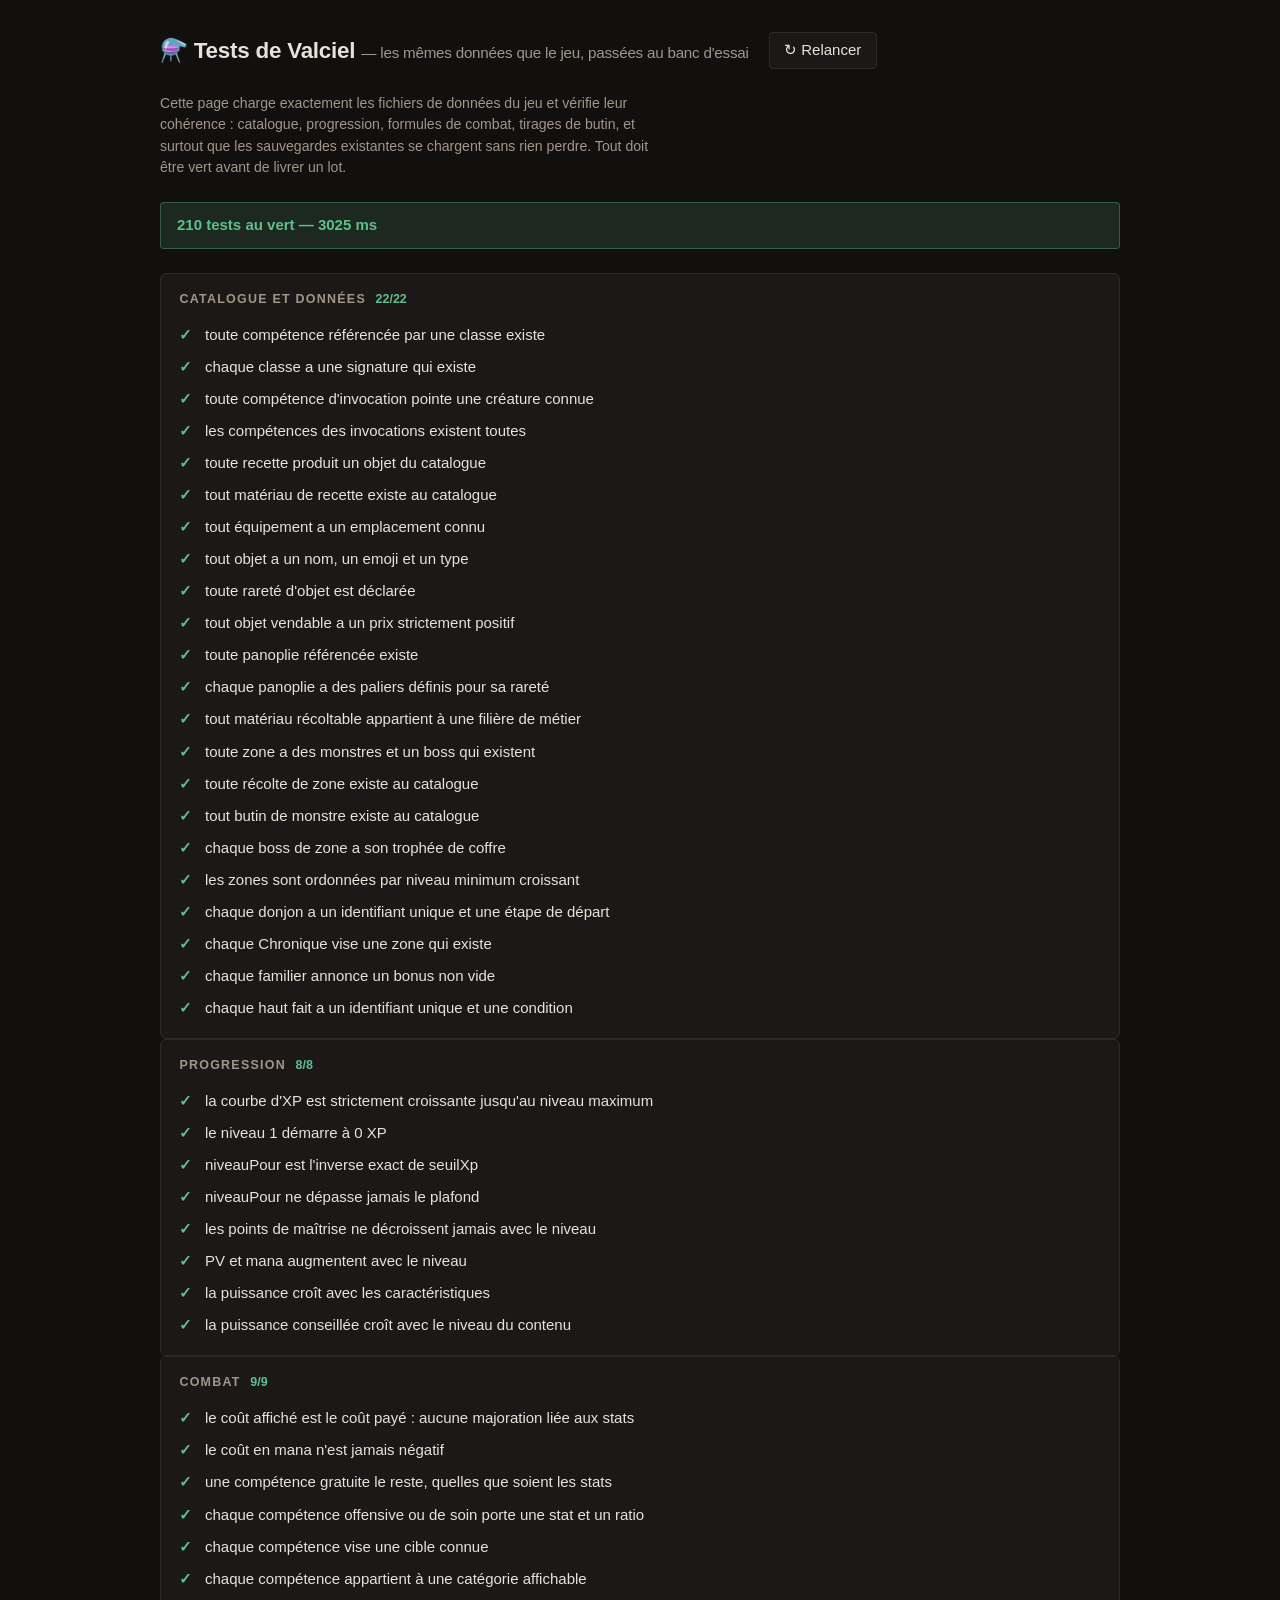
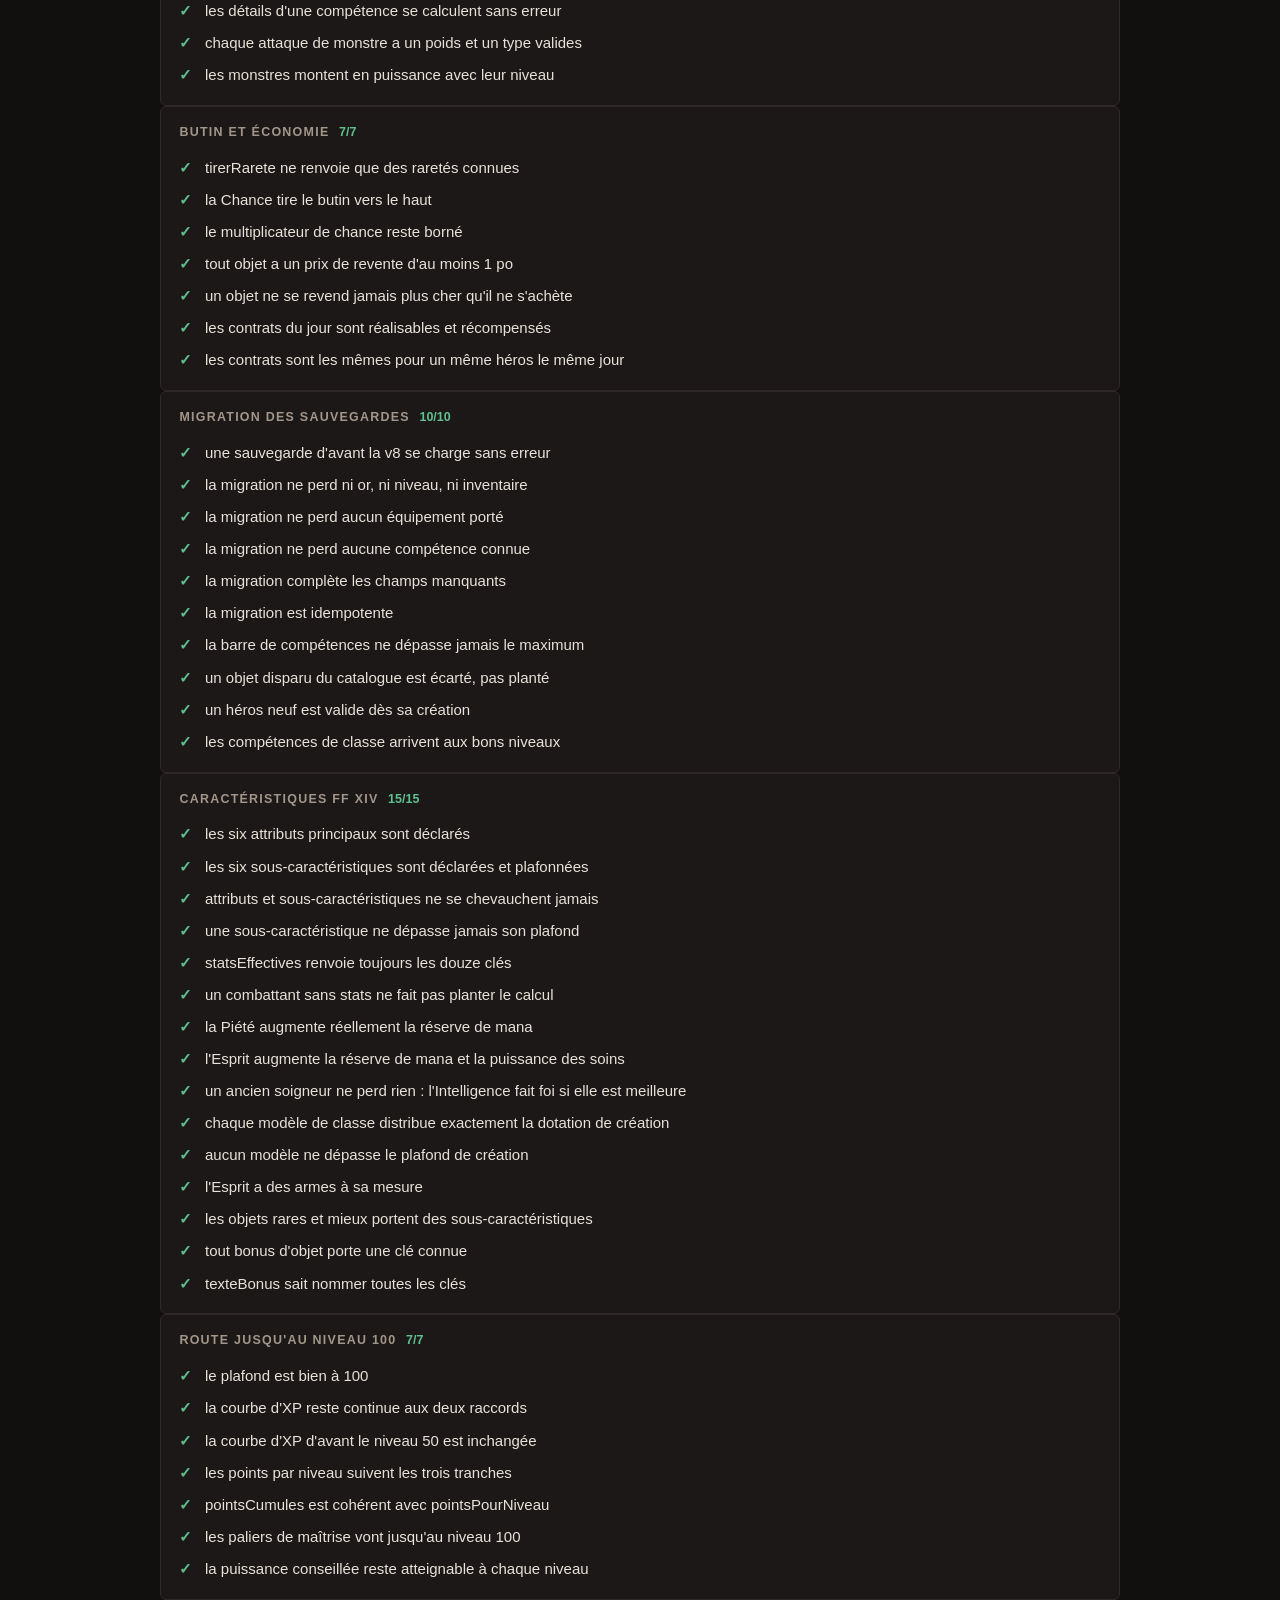
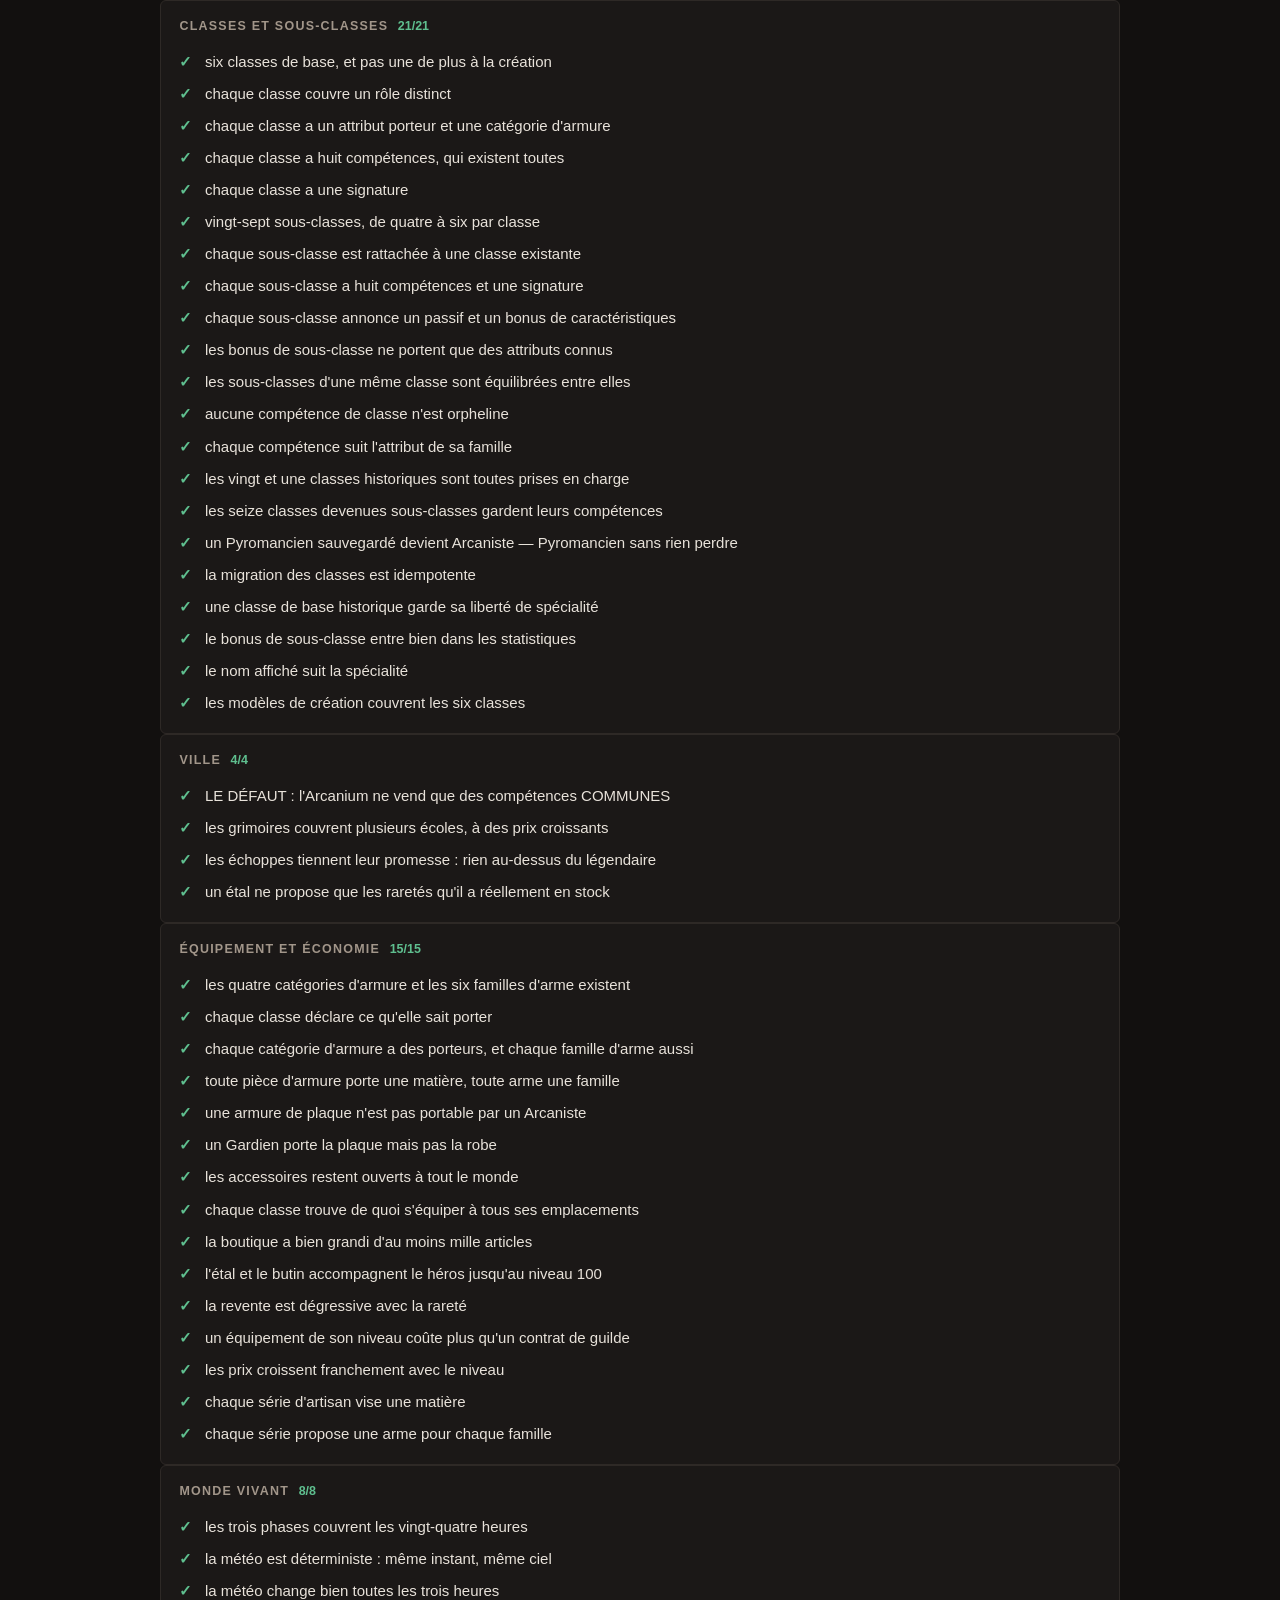
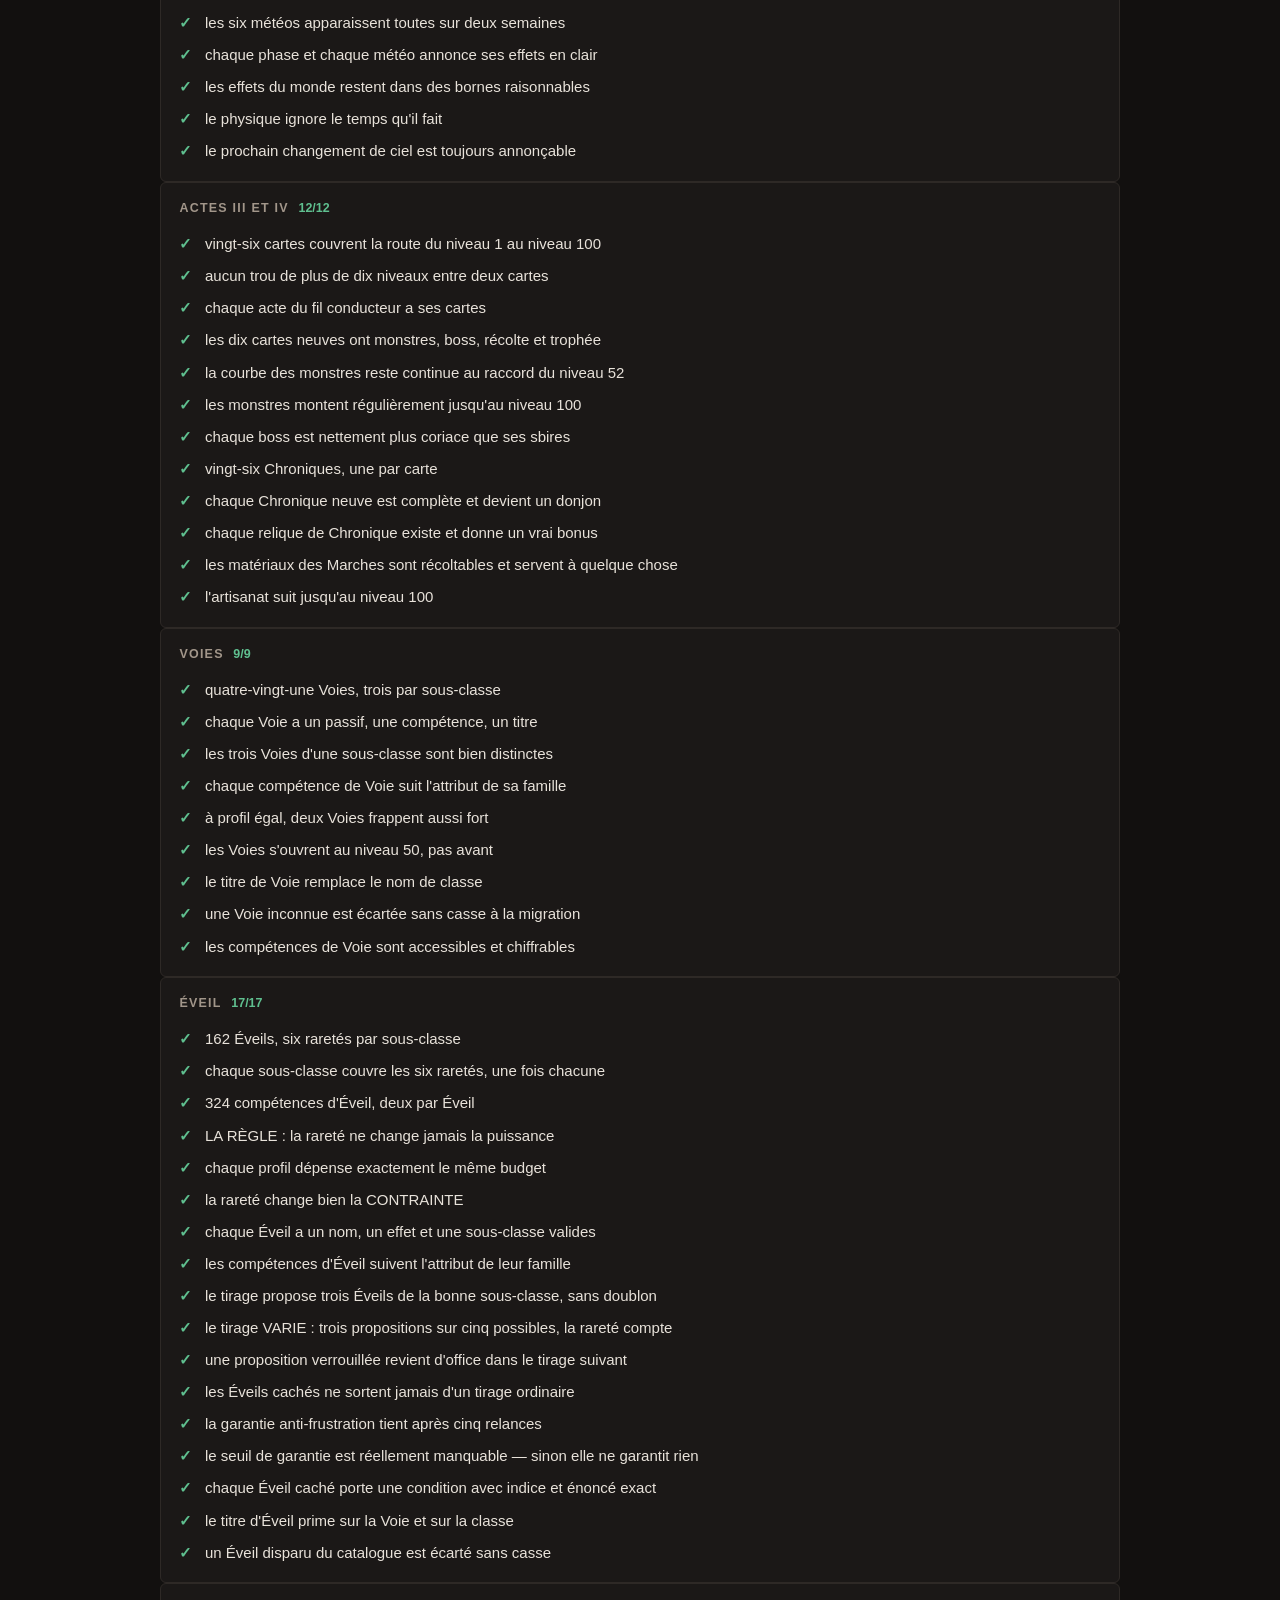
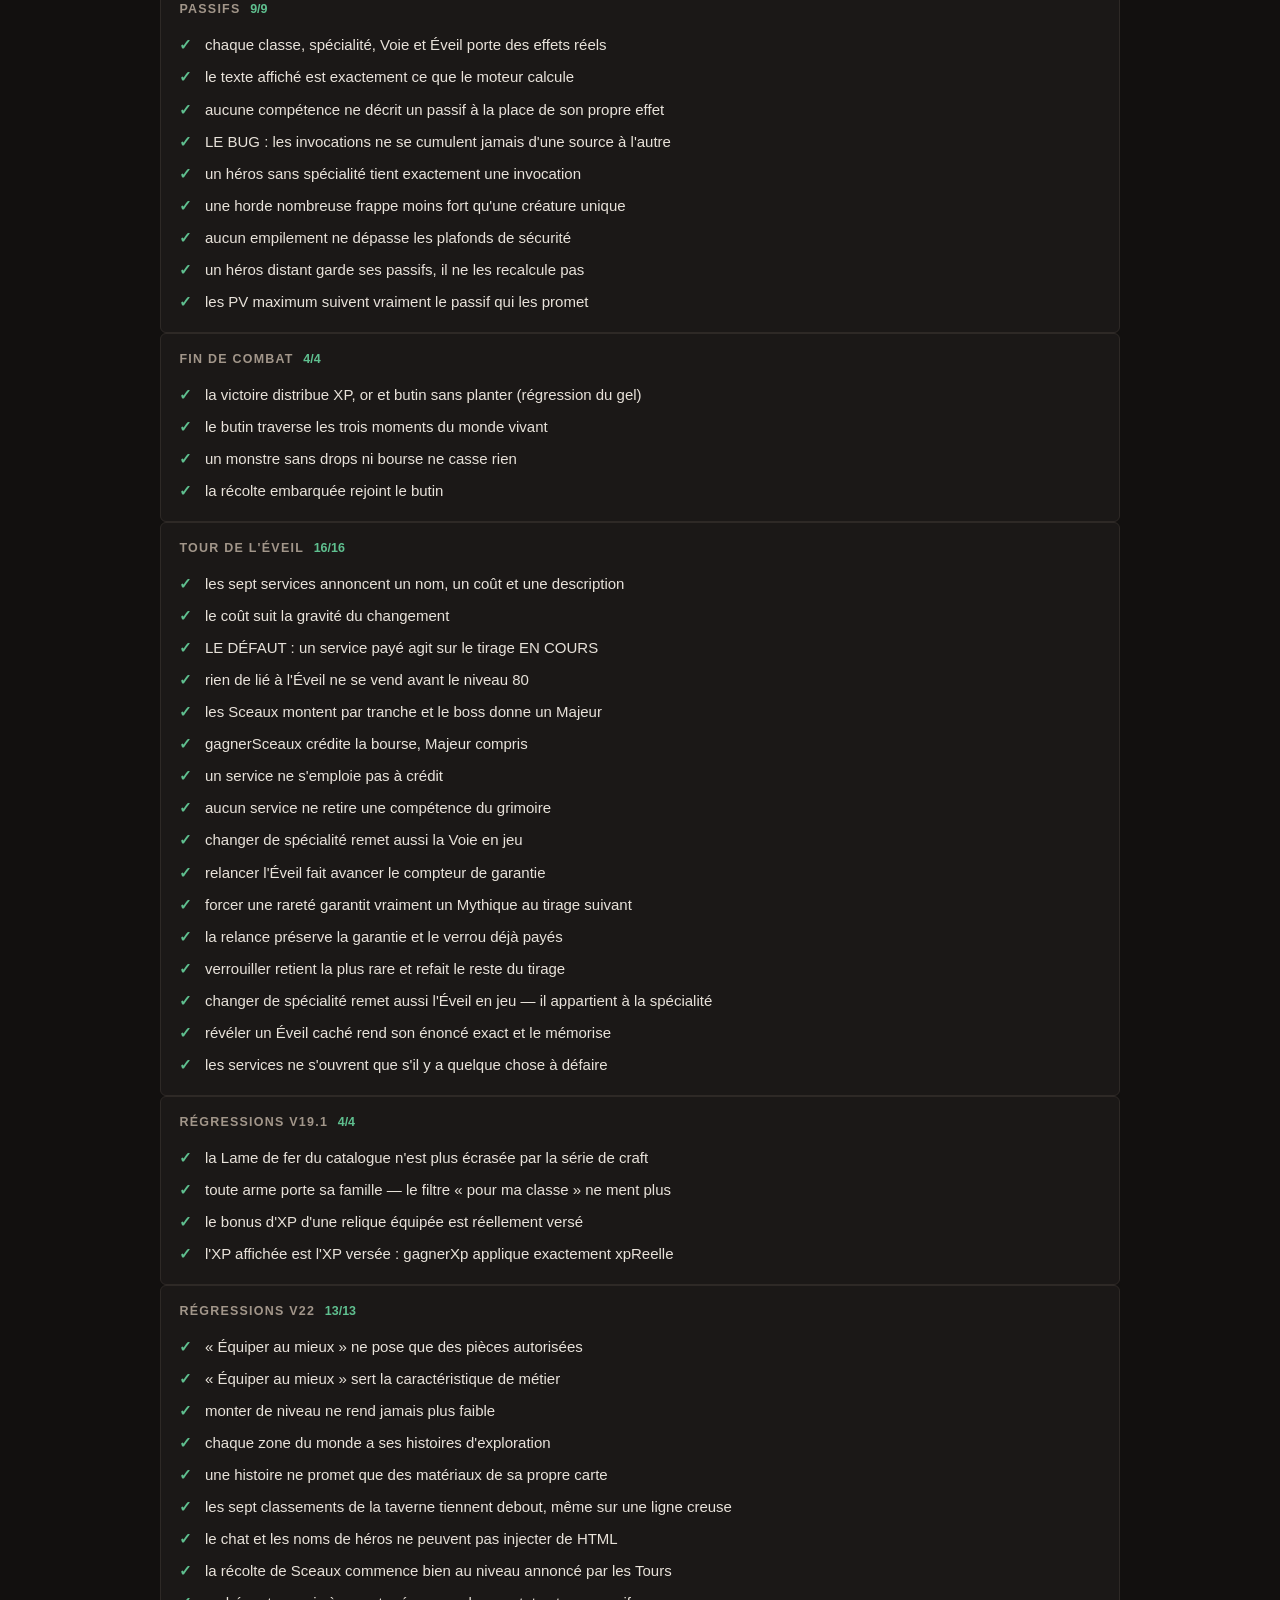
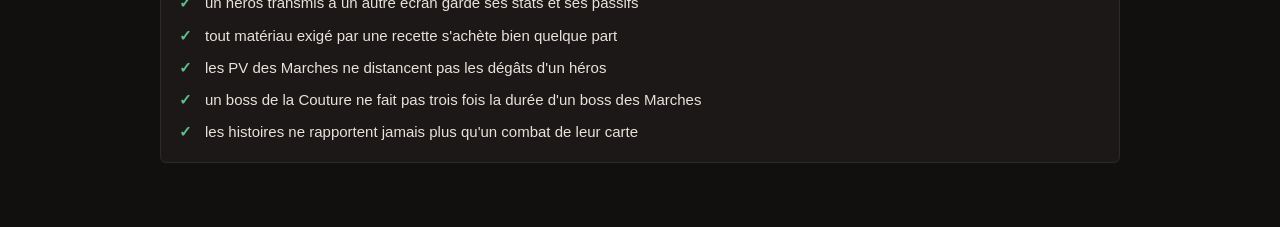
==== tests.html @ 3f864b62 "La taverne n'affiche plus « niv. 1 (NaN XP) » aux autres joueurs Suite de l'audit — taverne, classem" ====
<!DOCTYPE html>
<html lang="fr">
<head>
  <meta charset="UTF-8">
  <meta name="viewport" content="width=device-width, initial-scale=1.0">
  <title>Tests — Les Royaumes de Valciel</title>
  <style>
    :root {
      --fond: #12100f;
      --panneau: #1b1817;
      --bord: #2e2926;
      --texte: #e8e2da;
      --doux: #a2968a;
      --vert: #5fbf8f;
      --rouge: #e0736a;
      --or: #d9a441;
    }
    * { box-sizing: border-box; }
    body {
      margin: 0;
      padding: 2rem 1rem 4rem;
      background: var(--fond);
      color: var(--texte);
      font: 15px/1.5 -apple-system, BlinkMacSystemFont, "Segoe UI", Roboto, sans-serif;
    }
    .page { max-width: 60rem; margin: 0 auto; display: flex; flex-direction: column; gap: 1.5rem; }
    header { display: flex; flex-wrap: wrap; align-items: center; gap: 0.75rem 1.25rem; }
    h1 { margin: 0; font-size: 1.4rem; letter-spacing: -0.01em; }
    h1 .sous { color: var(--doux); font-weight: 400; font-size: 0.95rem; }
    button {
      background: var(--panneau); color: var(--texte); border: 1px solid var(--bord);
      padding: 0.4rem 0.9rem; border-radius: 4px; cursor: pointer; font: inherit;
    }
    button:hover { border-color: var(--or); }
    button:focus-visible { outline: 2px solid var(--or); outline-offset: 2px; }
    .resume {
      padding: 0.7rem 1rem; border-radius: 4px; font-weight: 600;
      font-variant-numeric: tabular-nums;
    }
    .resume-ok { background: rgba(95, 191, 143, 0.14); color: var(--vert); border: 1px solid rgba(95, 191, 143, 0.35); }
    .resume-ko { background: rgba(224, 115, 106, 0.14); color: var(--rouge); border: 1px solid rgba(224, 115, 106, 0.35); }
    .suite {
      background: var(--panneau); border: 1px solid var(--bord); border-radius: 6px;
      padding: 1rem 1.15rem; display: flex; flex-direction: column; gap: 0.3rem;
    }
    .suite h2 {
      margin: 0 0 0.5rem; font-size: 0.78rem; text-transform: uppercase;
      letter-spacing: 0.1em; color: var(--doux); display: flex; gap: 0.6rem; align-items: center;
    }
    .compte { font-variant-numeric: tabular-nums; letter-spacing: 0; }
    .compte-ok { color: var(--vert); }
    .compte-ko { color: var(--rouge); }
    .cas { display: flex; gap: 0.6rem; align-items: baseline; padding: 0.15rem 0; }
    .pastille { width: 1rem; flex: none; font-weight: 700; }
    .cas.ok .pastille { color: var(--vert); }
    .cas.ko .pastille { color: var(--rouge); }
    .cas.ko .libelle { color: var(--rouge); }
    .detail {
      display: block; color: var(--doux); font-size: 0.85rem;
      font-family: ui-monospace, Menlo, Consolas, monospace; margin-top: 0.15rem;
      word-break: break-word;
    }
    .aide { color: var(--doux); font-size: 0.88rem; margin: 0; max-width: 65ch; }
  </style>
</head>
<body>
  <div class="page">
    <header>
      <h1>⚗️ Tests de Valciel <span class="sous">— les mêmes données que le jeu, passées au banc d'essai</span></h1>
      <button id="relancer">↻ Relancer</button>
    </header>
    <p class="aide">Cette page charge exactement les fichiers de données du jeu et vérifie leur cohérence :
      catalogue, progression, formules de combat, tirages de butin, et surtout que les sauvegardes
      existantes se chargent sans rien perdre. Tout doit être vert avant de livrer un lot.</p>
    <div id="resume" class="resume">Chargement…</div>
    <div id="resultats"></div>
  </div>

  <!-- Les mêmes données que le jeu, dans le même ordre -->
  <script src="js/data/base.js"></script>
  <script src="js/data/competences.js"></script>
  <script src="js/data/classes.js"></script>
  <script src="js/data/sous-classes.js"></script>
  <script src="js/data/voies.js"></script>
  <script src="js/data/eveils.js"></script>
  <script src="js/data/passifs.js"></script>
  <script src="js/data/tour-eveil.js"></script>
  <script src="js/data/meta.js"></script>
  <script src="js/data/progression.js"></script>
  <script src="js/data/equipement-types.js"></script>
  <script src="js/data/objets-catalogue.js"></script>
  <script src="js/data/objets-craft.js"></script>
  <script src="js/data/objets-generes.js"></script>
  <script src="js/data/monde-vivant.js"></script>
  <script src="js/data/monstres.js"></script>
  <script src="js/data/zones.js"></script>
  <script src="js/data/zones-marches.js"></script>
  <script src="js/donjons/epopees.js"></script>
  <script src="js/donjons/chroniques.js"></script>
  <script src="js/donjons/chroniques-marches.js"></script>
  <script src="js/donjons/moteur.js"></script>
  <!-- game.js apporte la création et la migration des héros ; il ne démarre
       pas l'interface, faute d'écrans de jeu dans cette page. -->
  <script src="js/ui-listes.js"></script>
  <script src="js/game.js"></script>
  <script src="js/monde.js"></script>
  <!-- La ville : ses écrans ne se dessinent pas ici, mais ses règles
       (prix des grimoires, raretés en rayon) se vérifient. -->
  <script src="js/ville.js"></script>
  <!-- Le multijoueur : reseau.js et groupe.js ne contiennent que des
       déclarations, ils se chargent sans rien démarrer (le réseau ne part
       qu'à l'initialisation du jeu). Ce qui s'y vérifie ici : la fidélité
       d'un héros transmis à l'écran d'un autre joueur, et les classements
       de la taverne, qui lisent des champs venus du serveur. -->
  <script src="js/reseau.js"></script>
  <script src="js/groupe.js"></script>
  <script src="js/tests.js"></script>
</body>
</html>
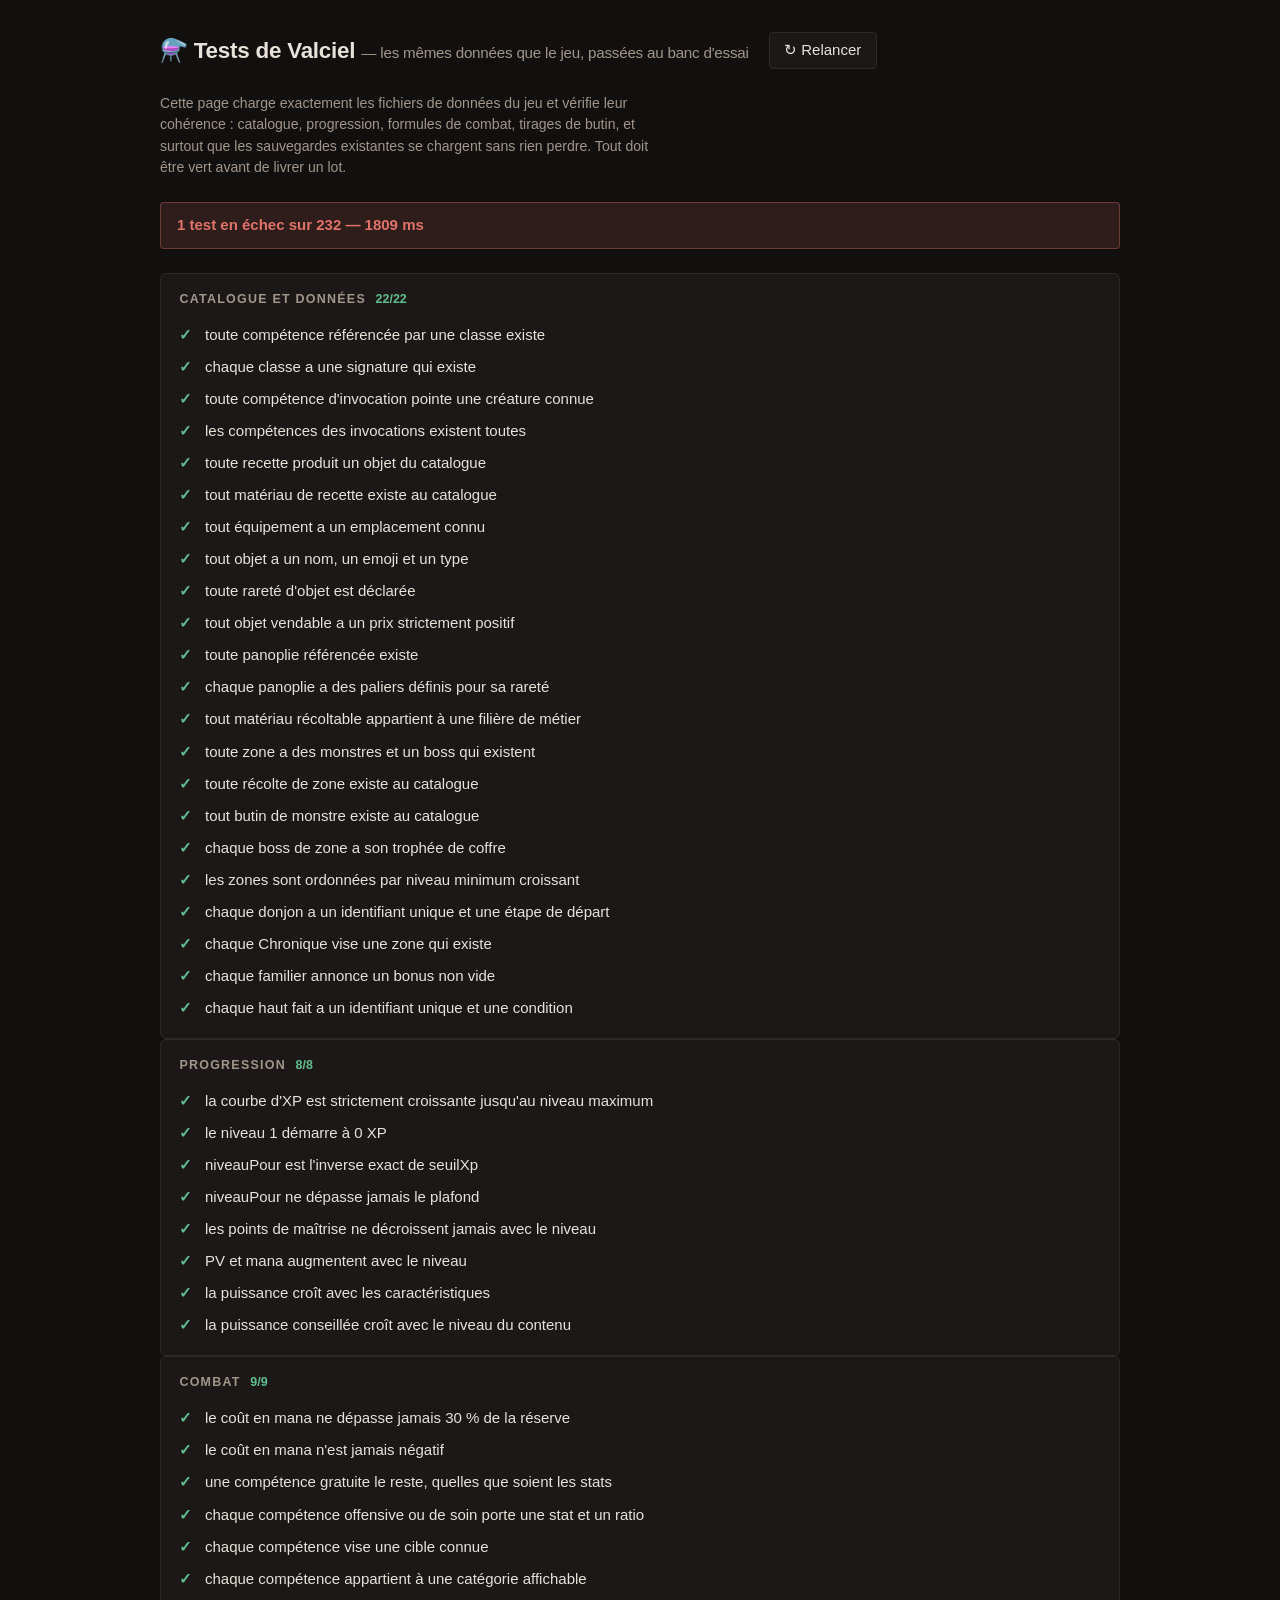
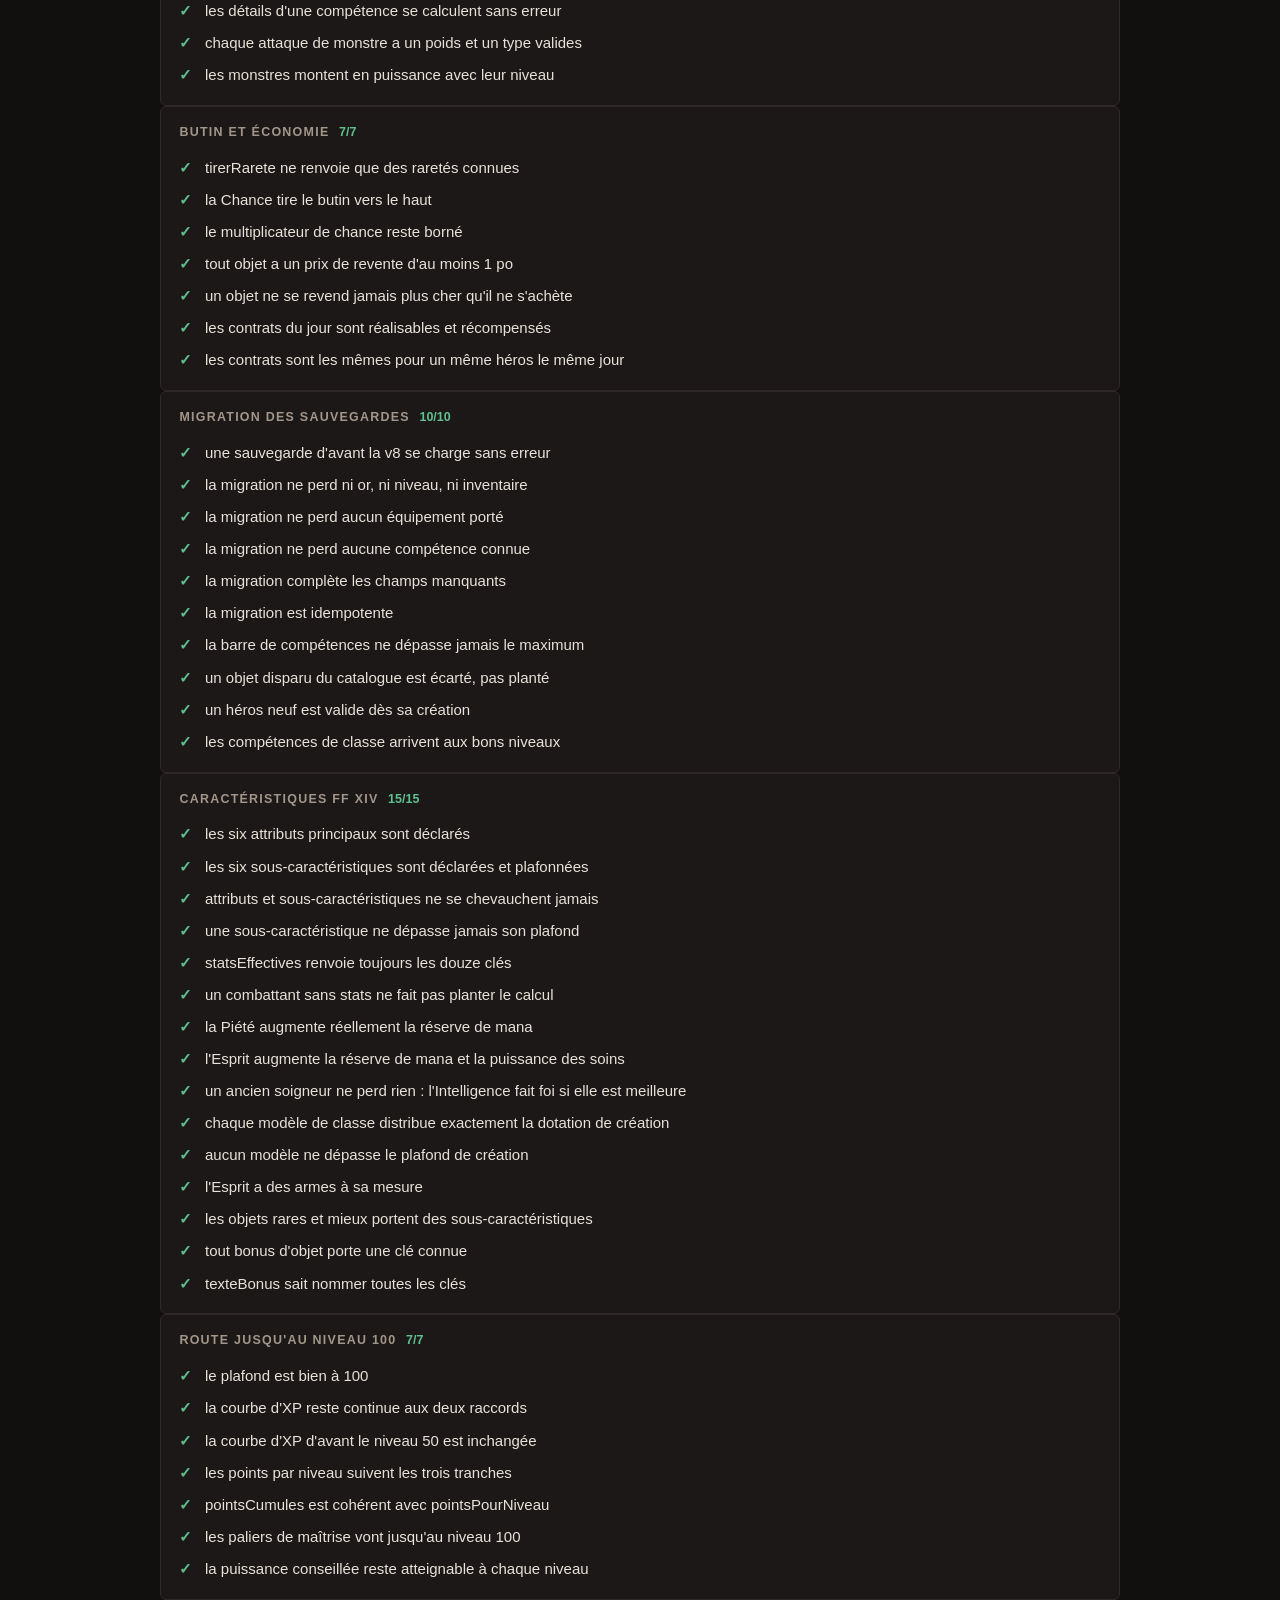
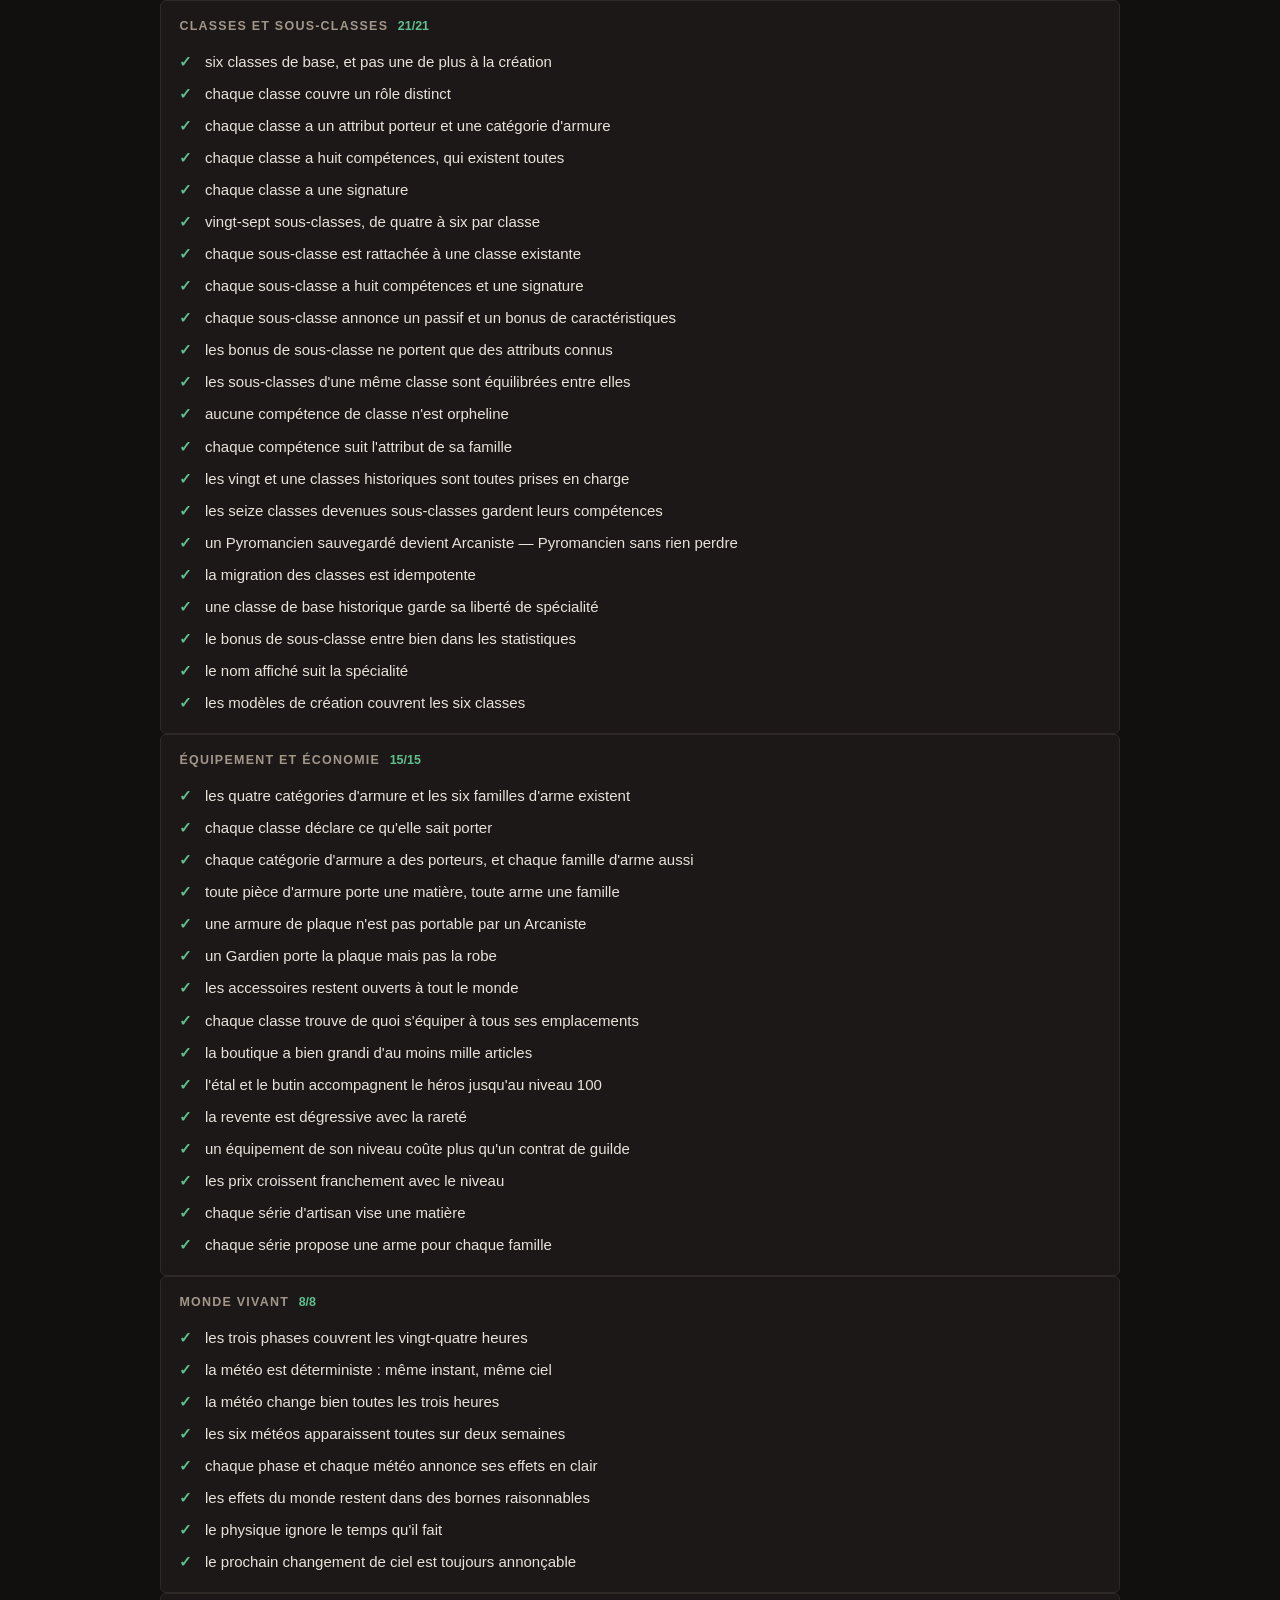
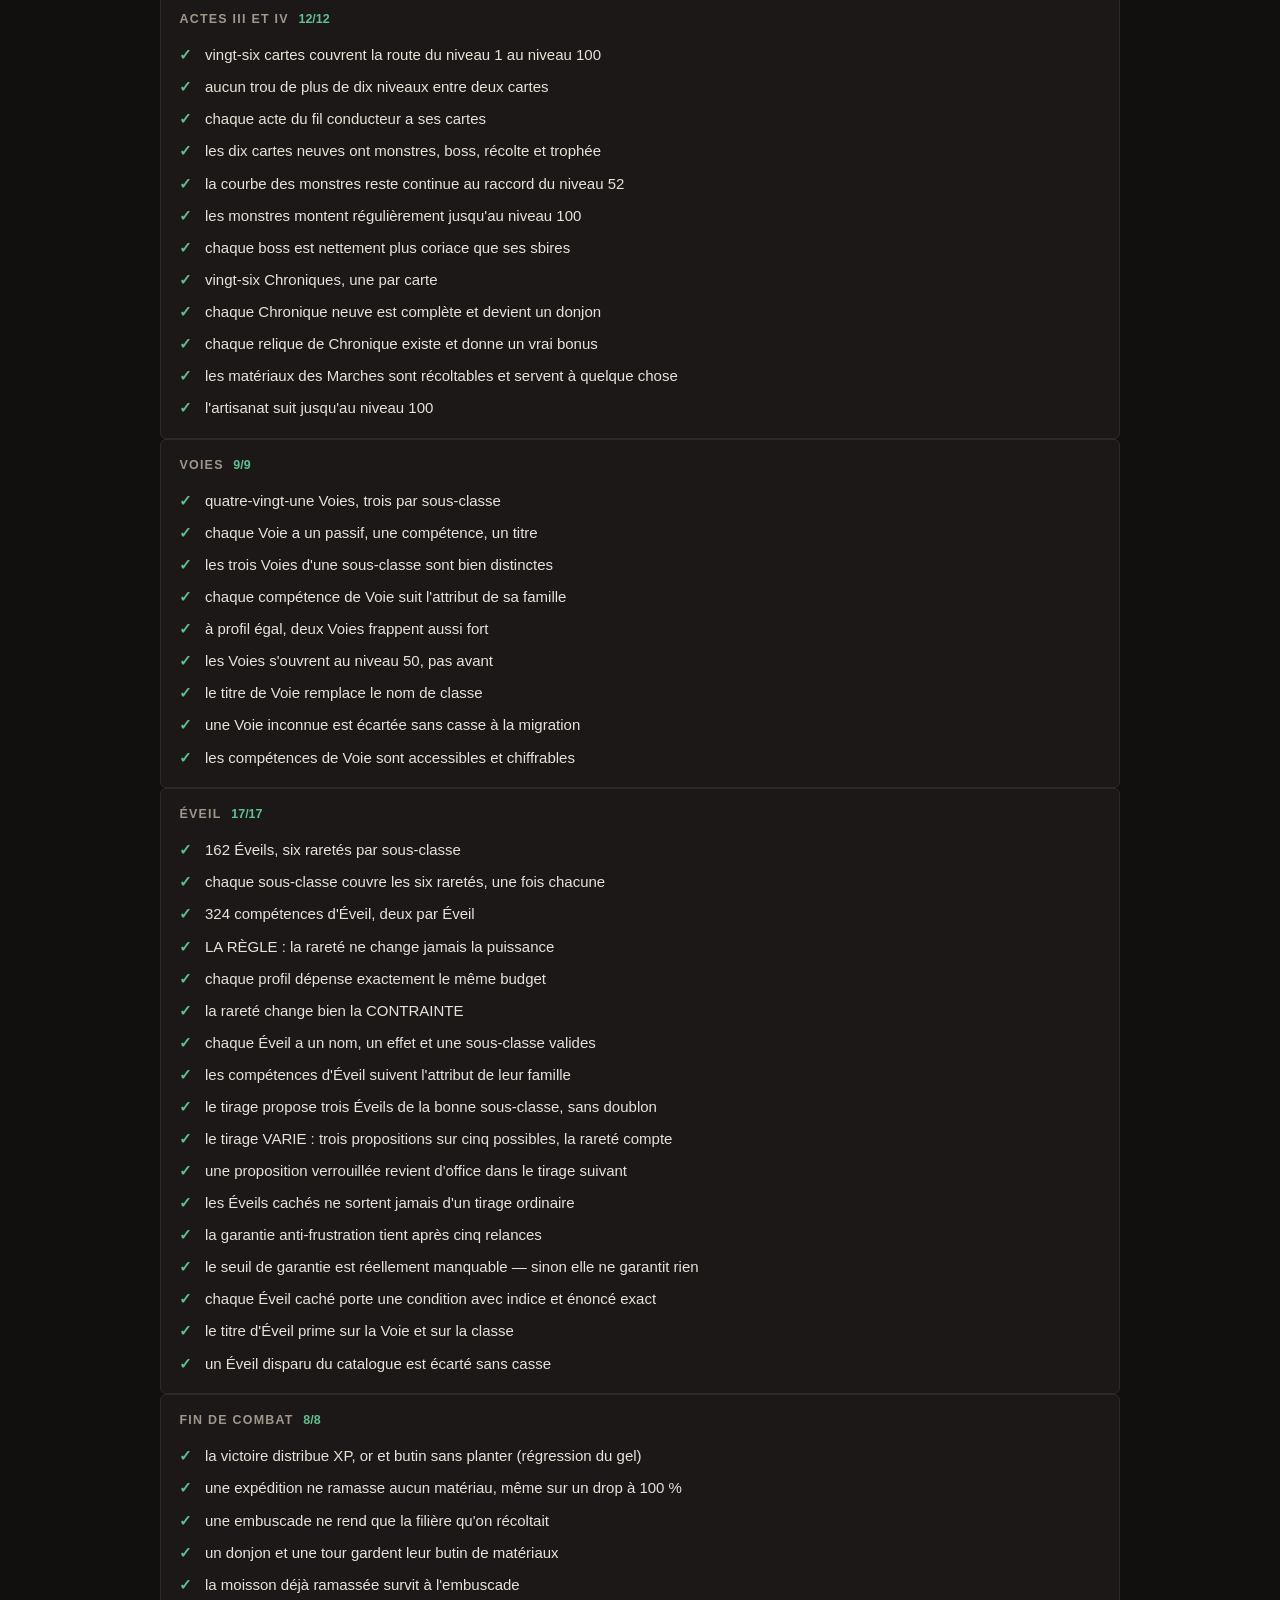
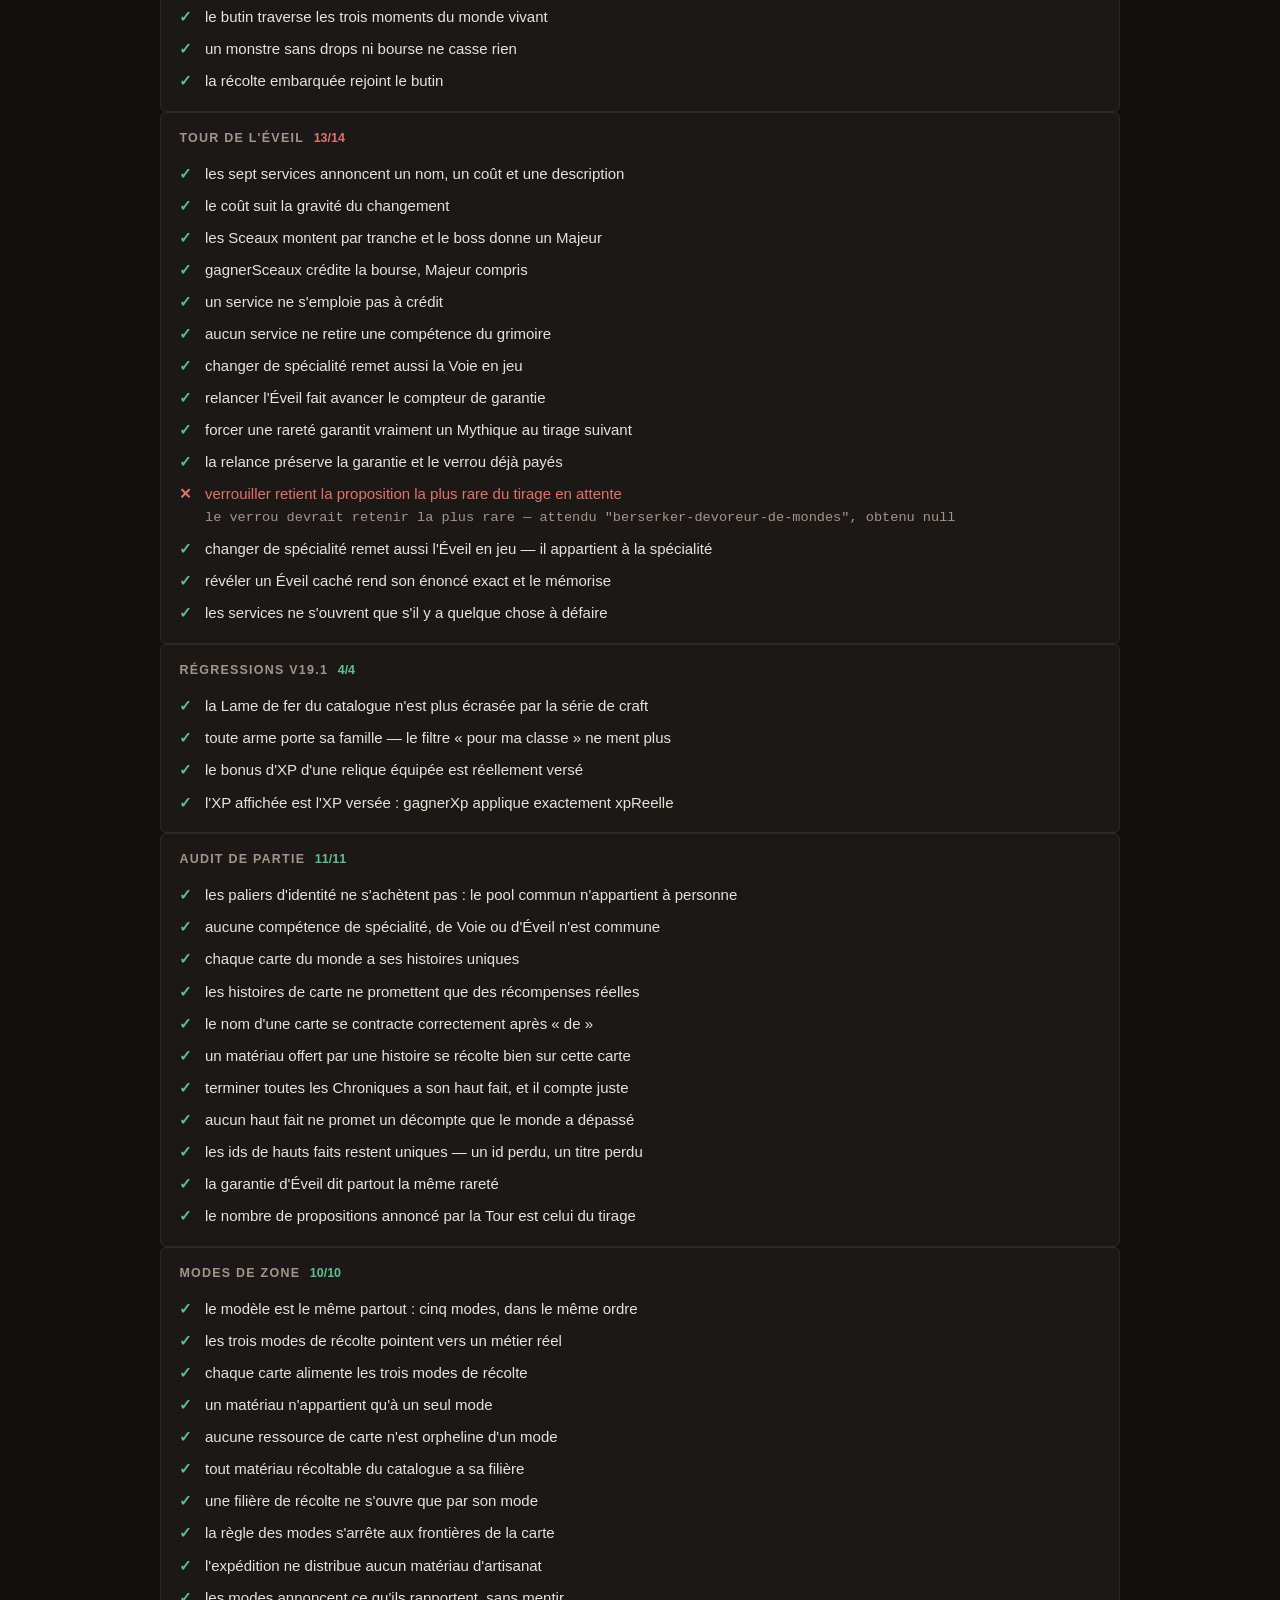
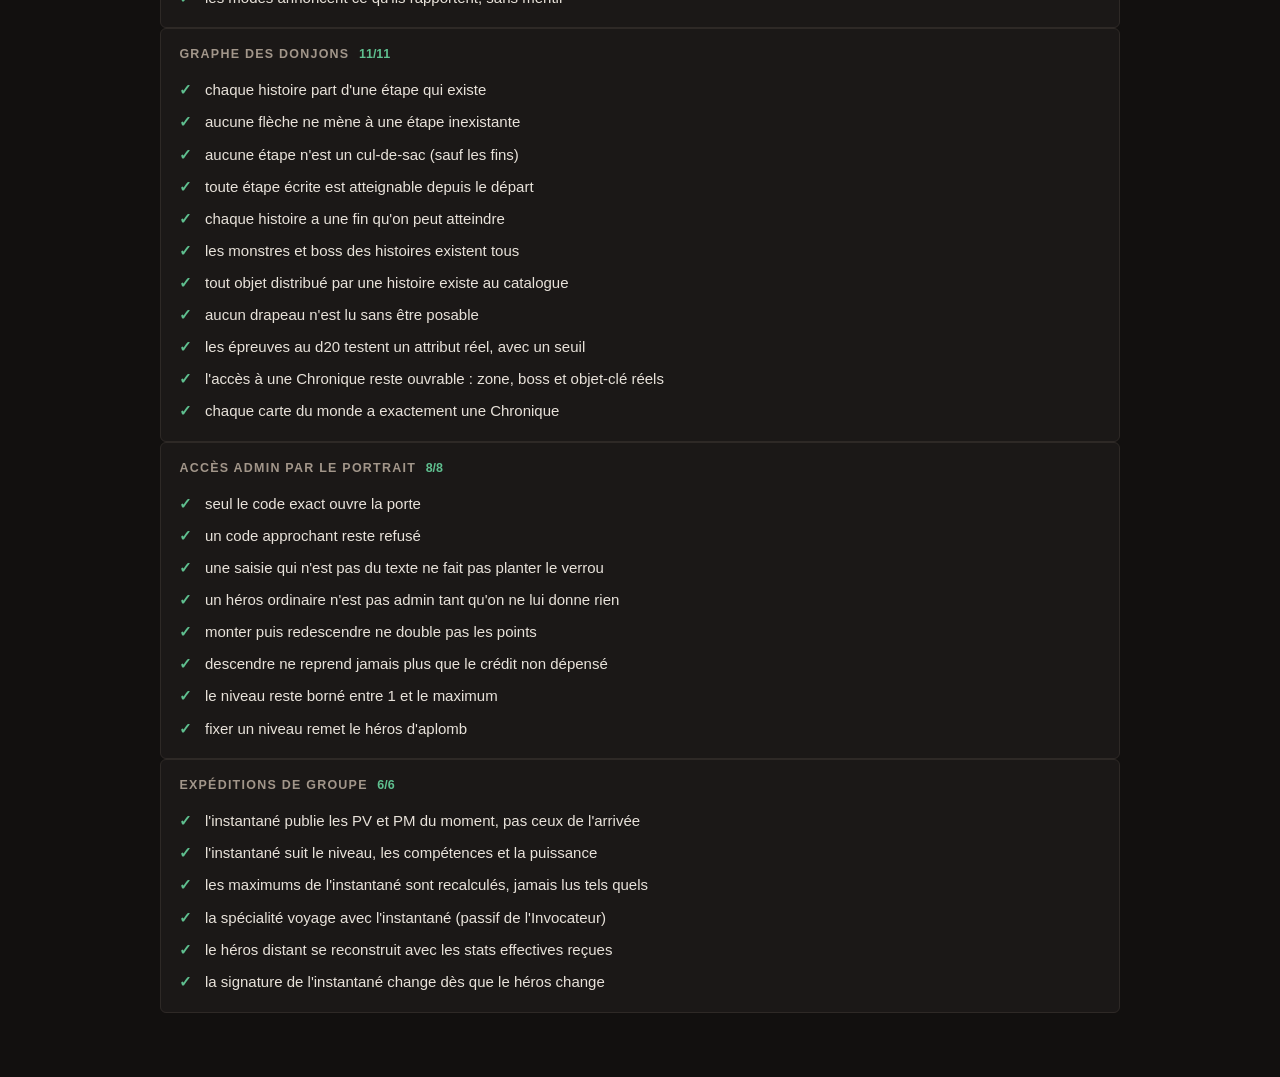
==== commit d47b42f9: "Fait respirer le multi : le groupe suit l'évolution des héros, en direct En expédition de groupe, l'" ====
--- a/tests.html
+++ b/tests.html
@@ -83,7 +83,6 @@
   <script src="js/data/sous-classes.js"></script>
   <script src="js/data/voies.js"></script>
   <script src="js/data/eveils.js"></script>
-  <script src="js/data/passifs.js"></script>
   <script src="js/data/tour-eveil.js"></script>
   <script src="js/data/meta.js"></script>
   <script src="js/data/progression.js"></script>
@@ -104,15 +103,8 @@
   <script src="js/ui-listes.js"></script>
   <script src="js/game.js"></script>
   <script src="js/monde.js"></script>
-  <!-- La ville : ses écrans ne se dessinent pas ici, mais ses règles
-       (prix des grimoires, raretés en rayon) se vérifient. -->
-  <script src="js/ville.js"></script>
-  <!-- Le multijoueur : reseau.js et groupe.js ne contiennent que des
-       déclarations, ils se chargent sans rien démarrer (le réseau ne part
-       qu'à l'initialisation du jeu). Ce qui s'y vérifie ici : la fidélité
-       d'un héros transmis à l'écran d'un autre joueur, et les classements
-       de la taverne, qui lisent des champs venus du serveur. -->
-  <script src="js/reseau.js"></script>
+  <!-- groupe.js n'a besoin d'aucun écran pour être testé : on éprouve ses
+       fonctions pures (instantané du héros, reconstruction d'un distant). -->
   <script src="js/groupe.js"></script>
   <script src="js/tests.js"></script>
 </body>
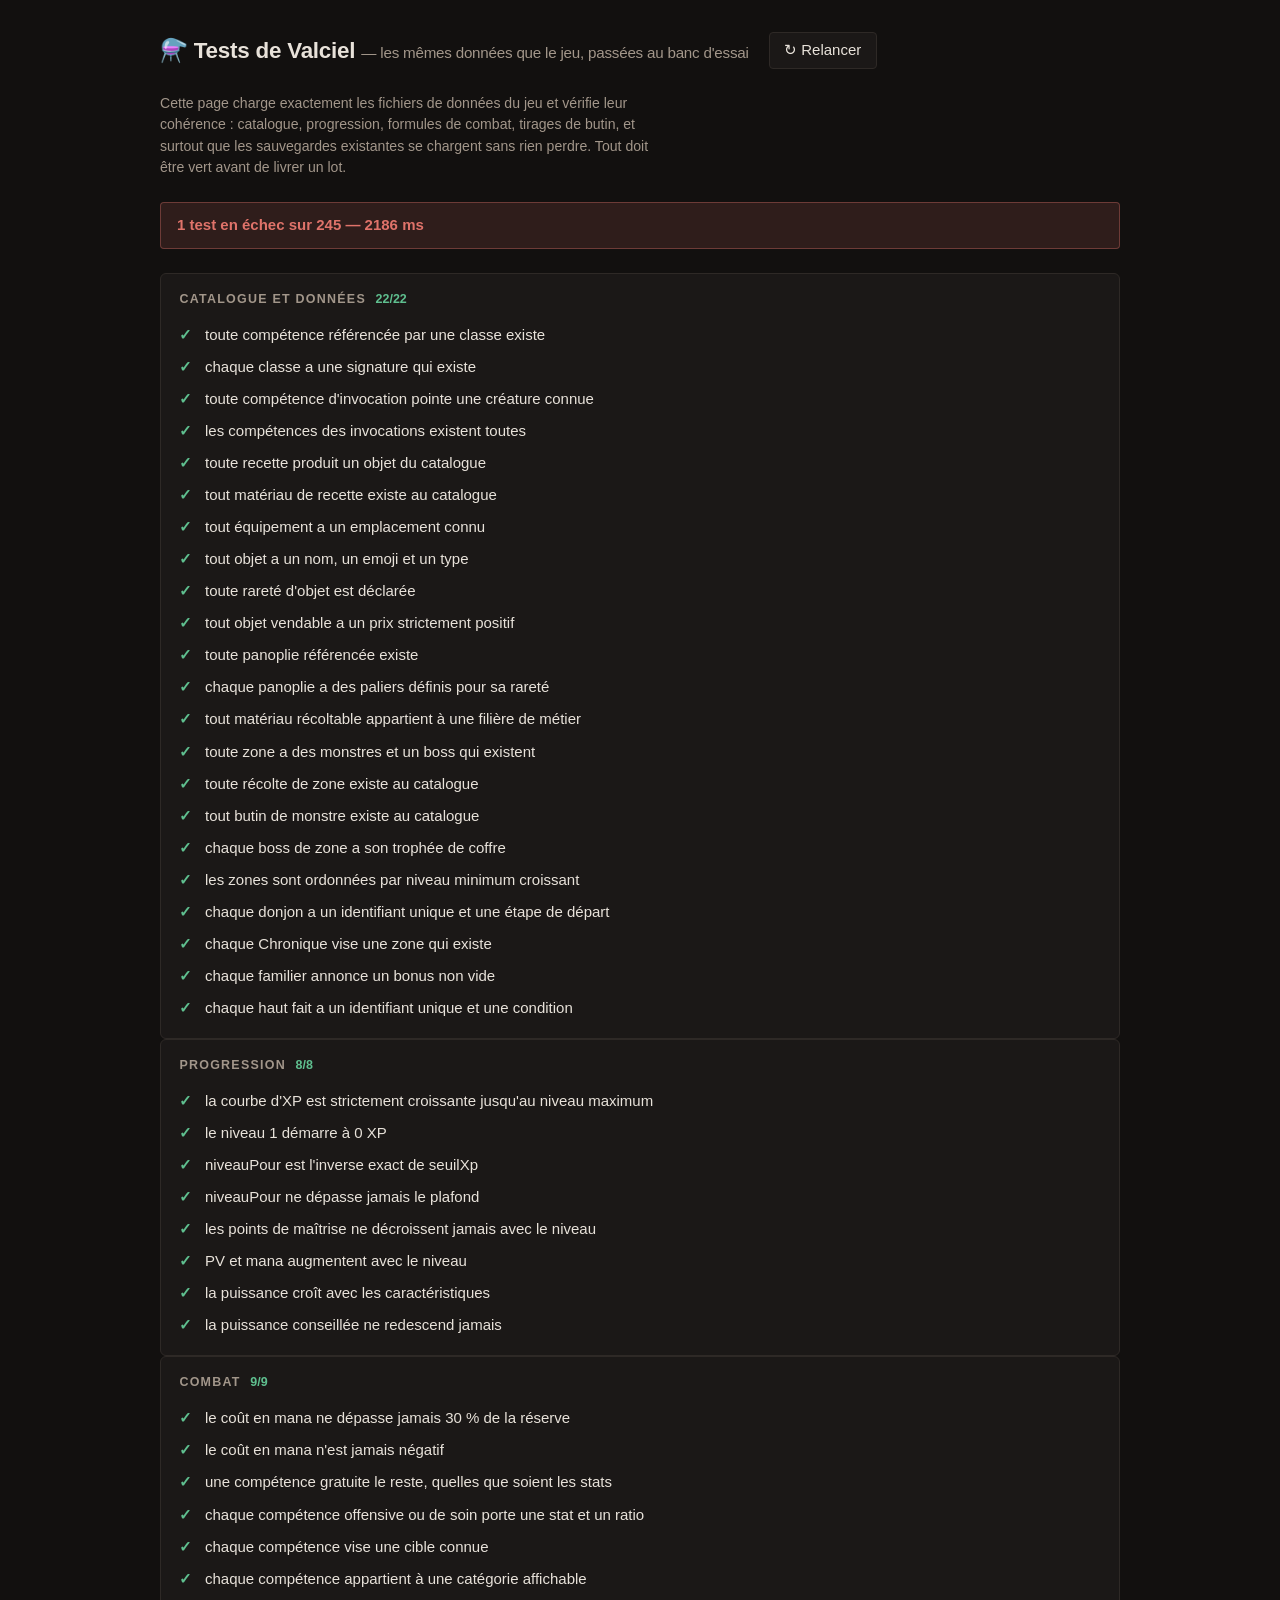
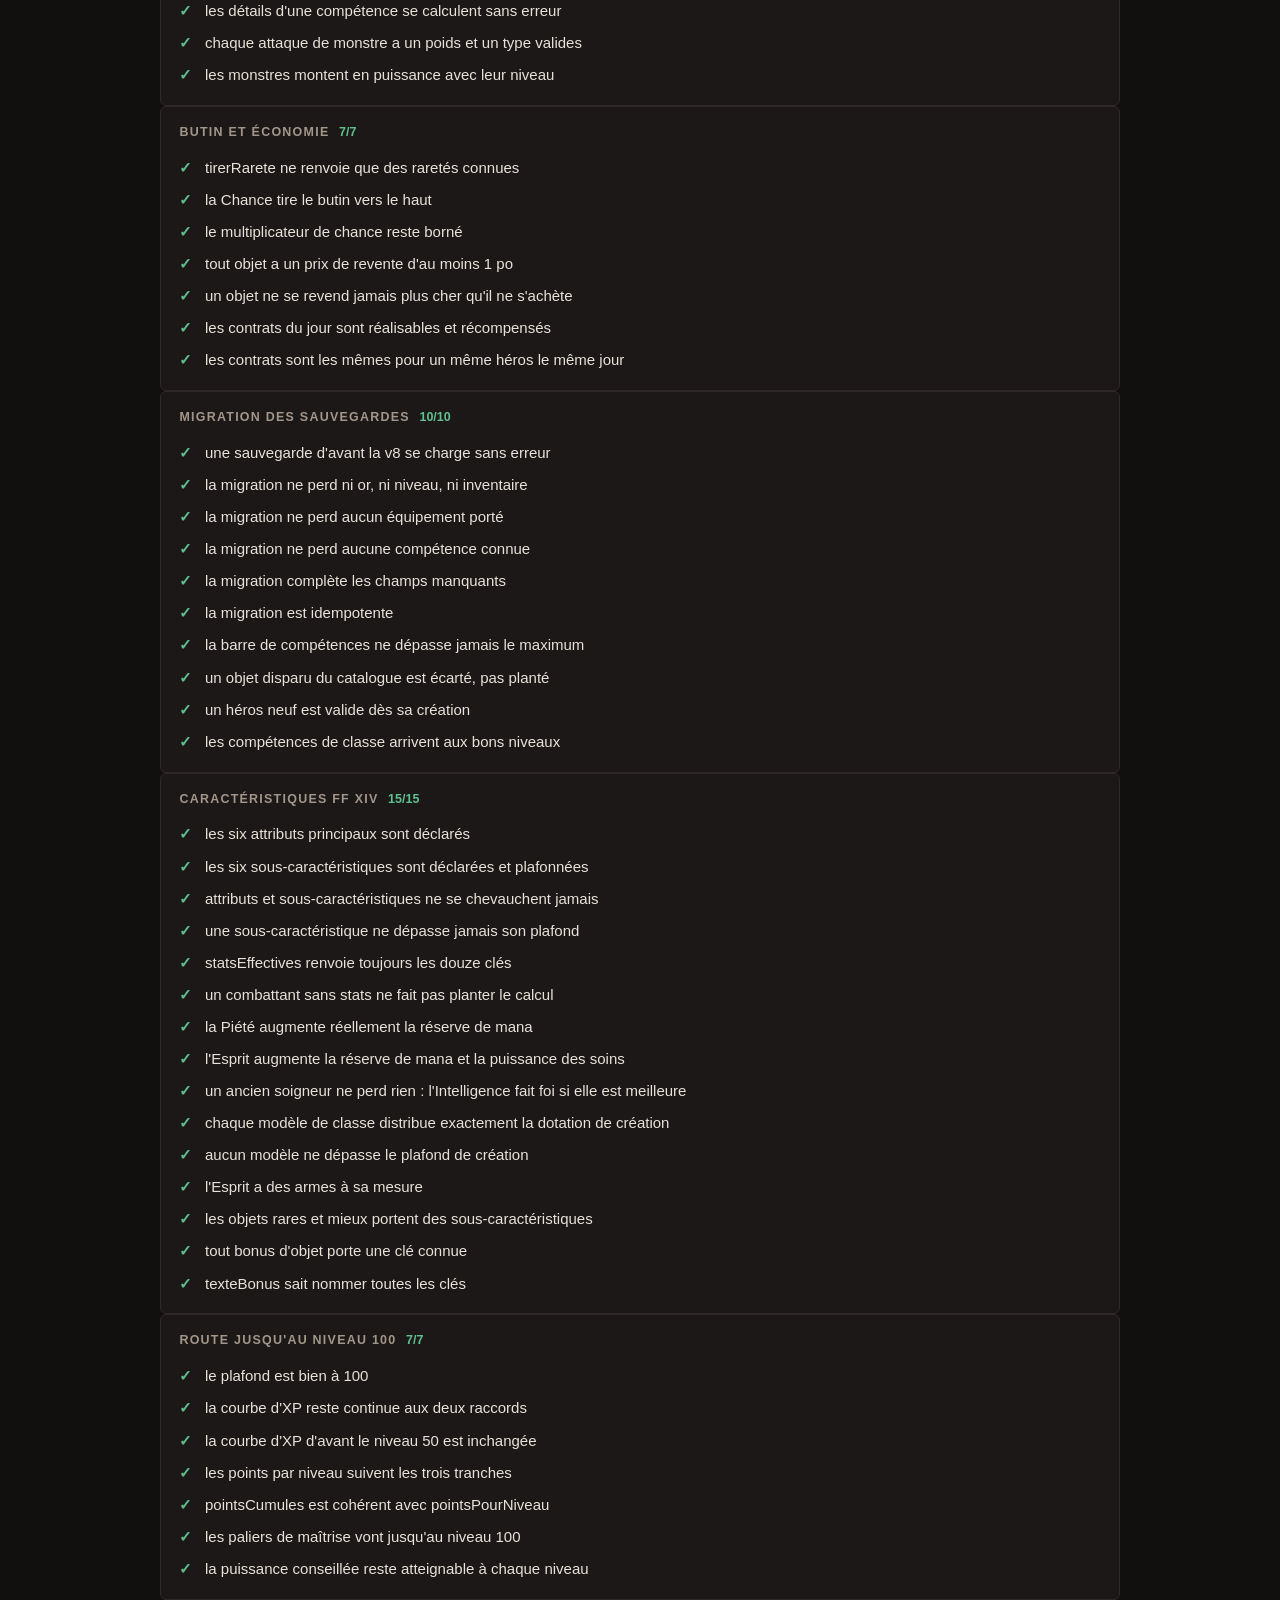
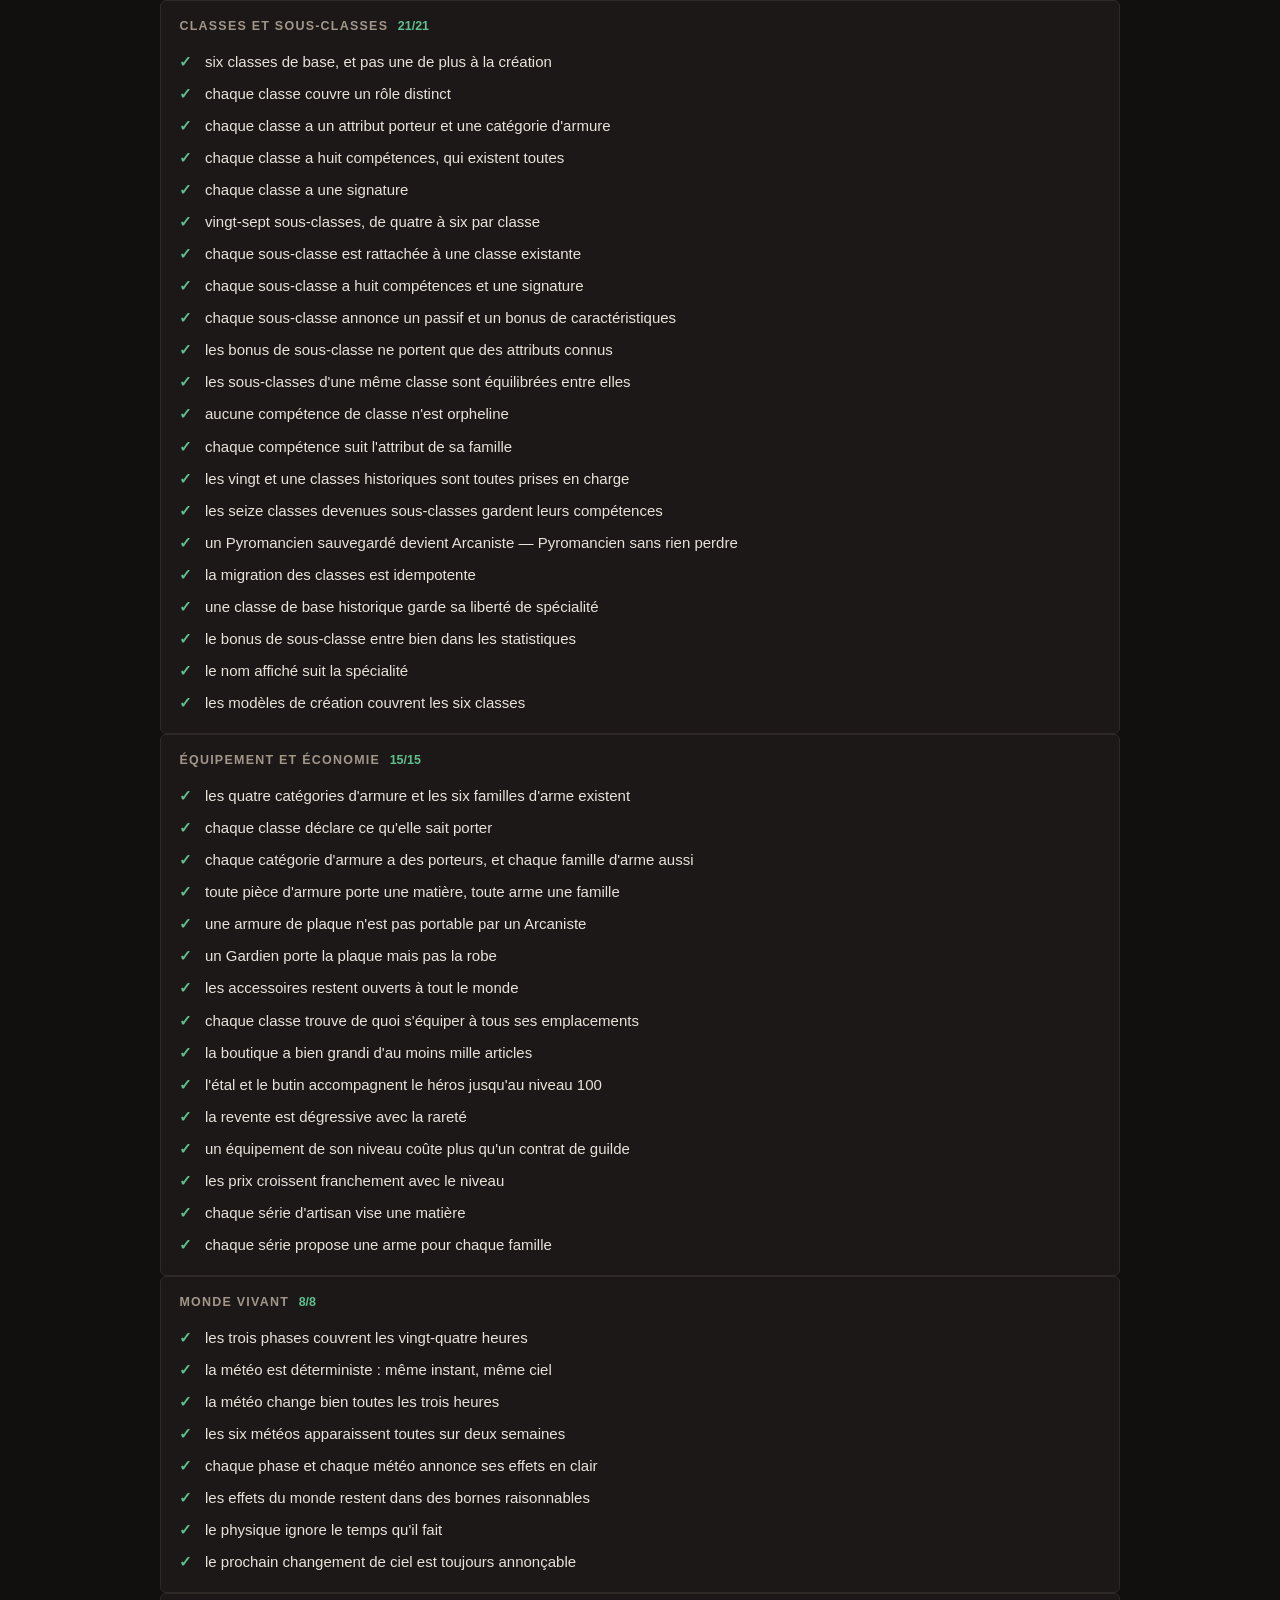
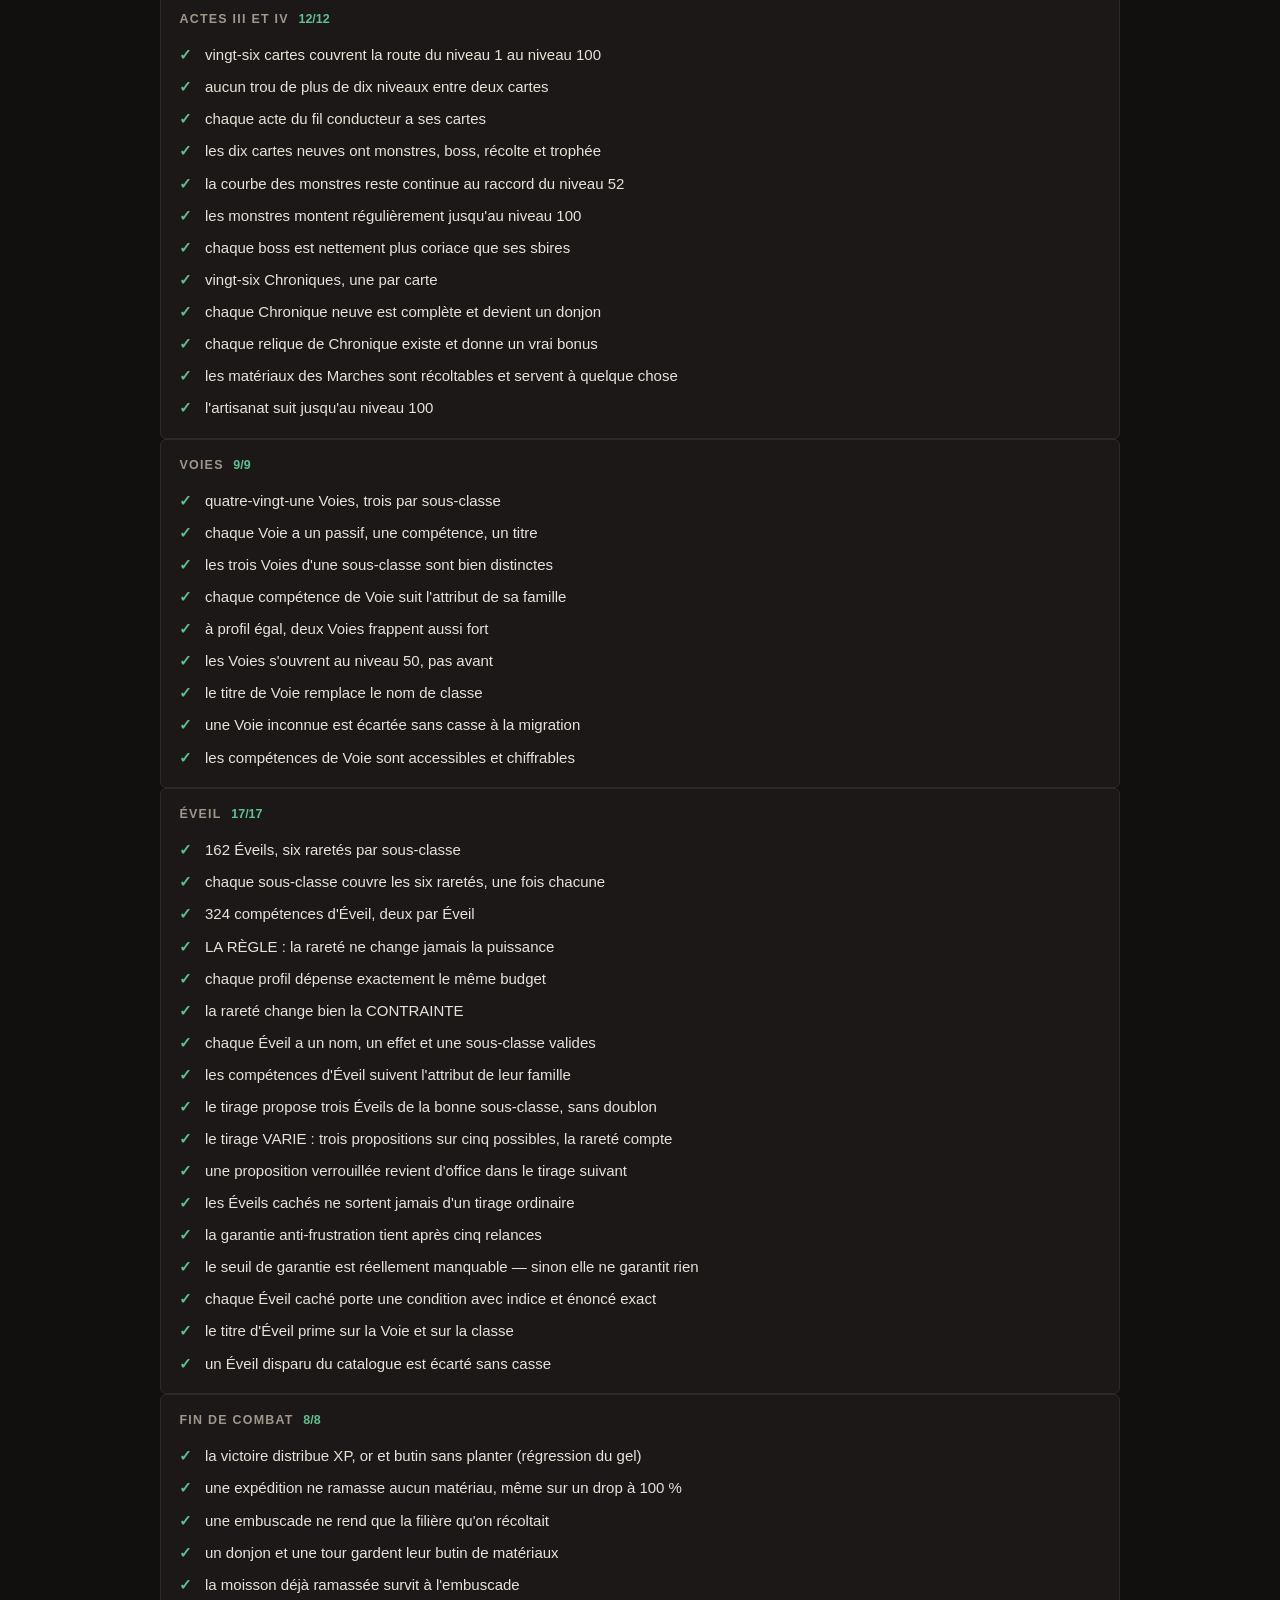
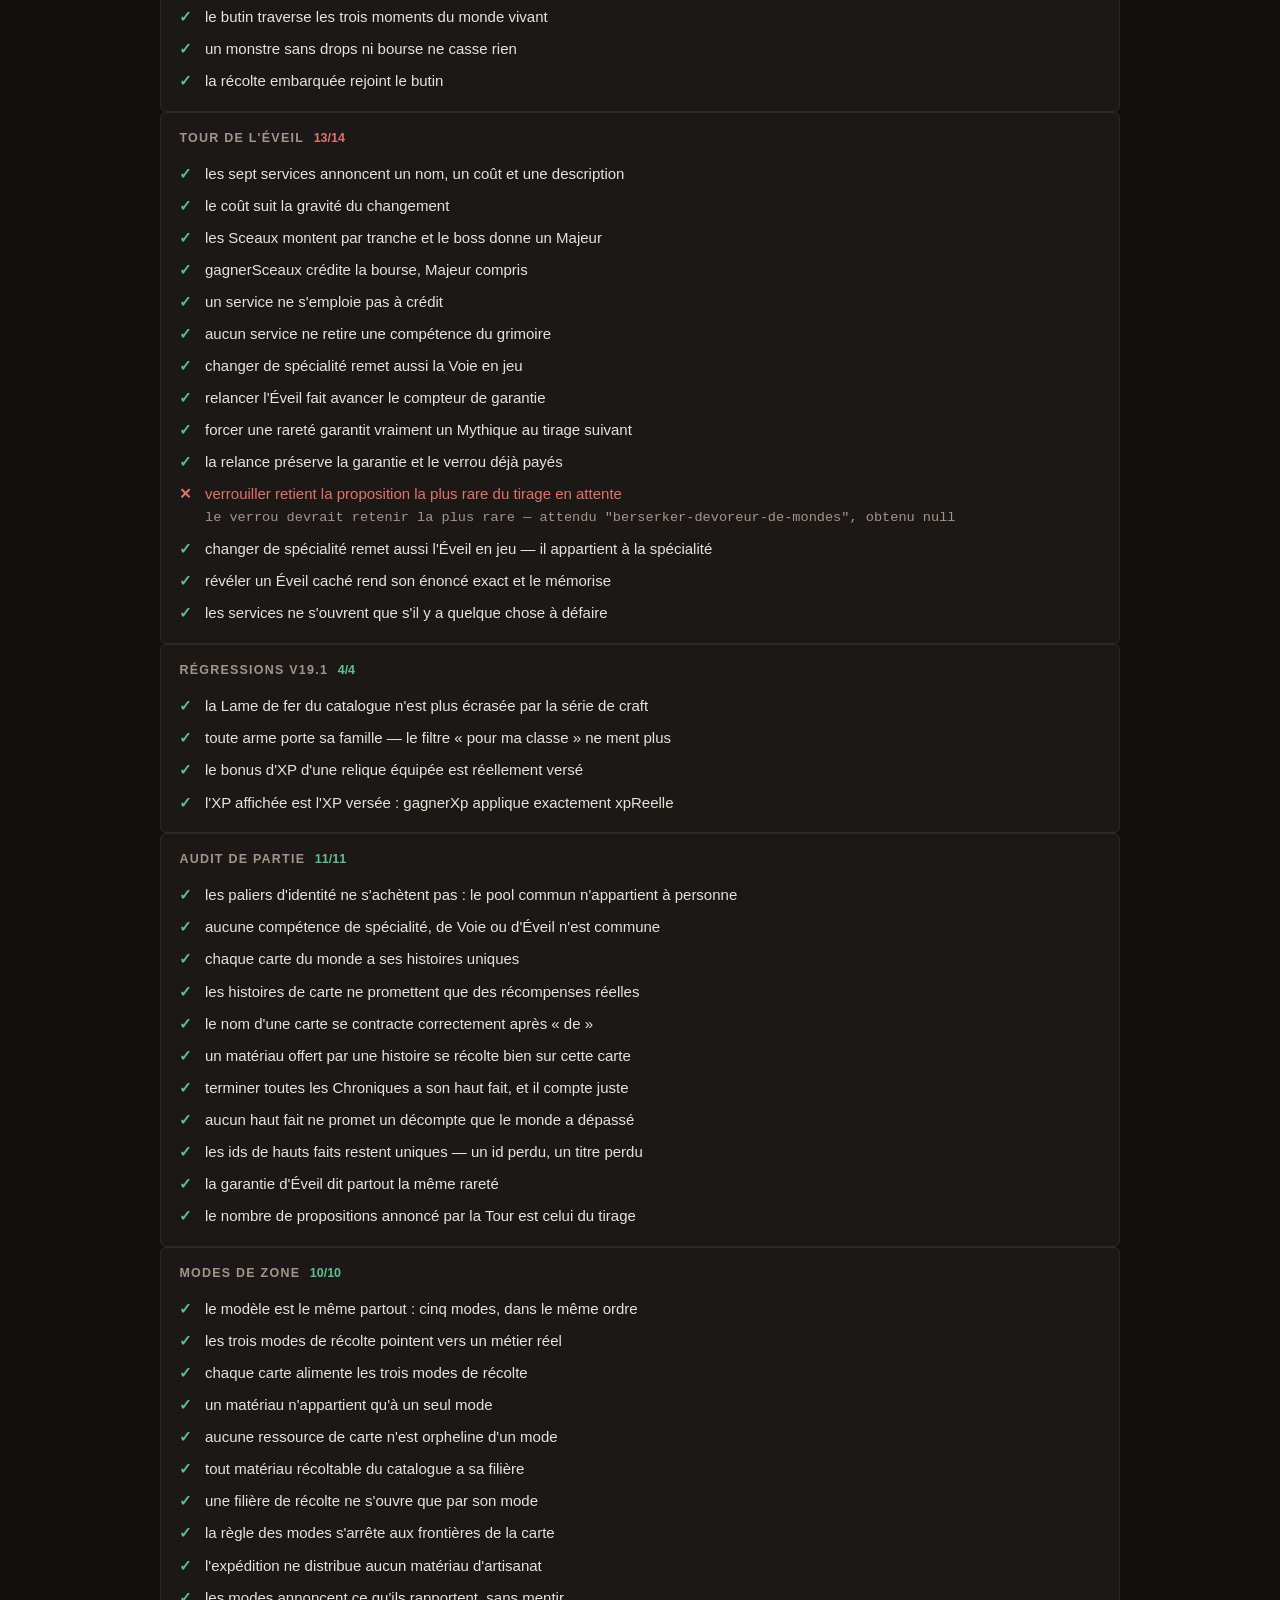
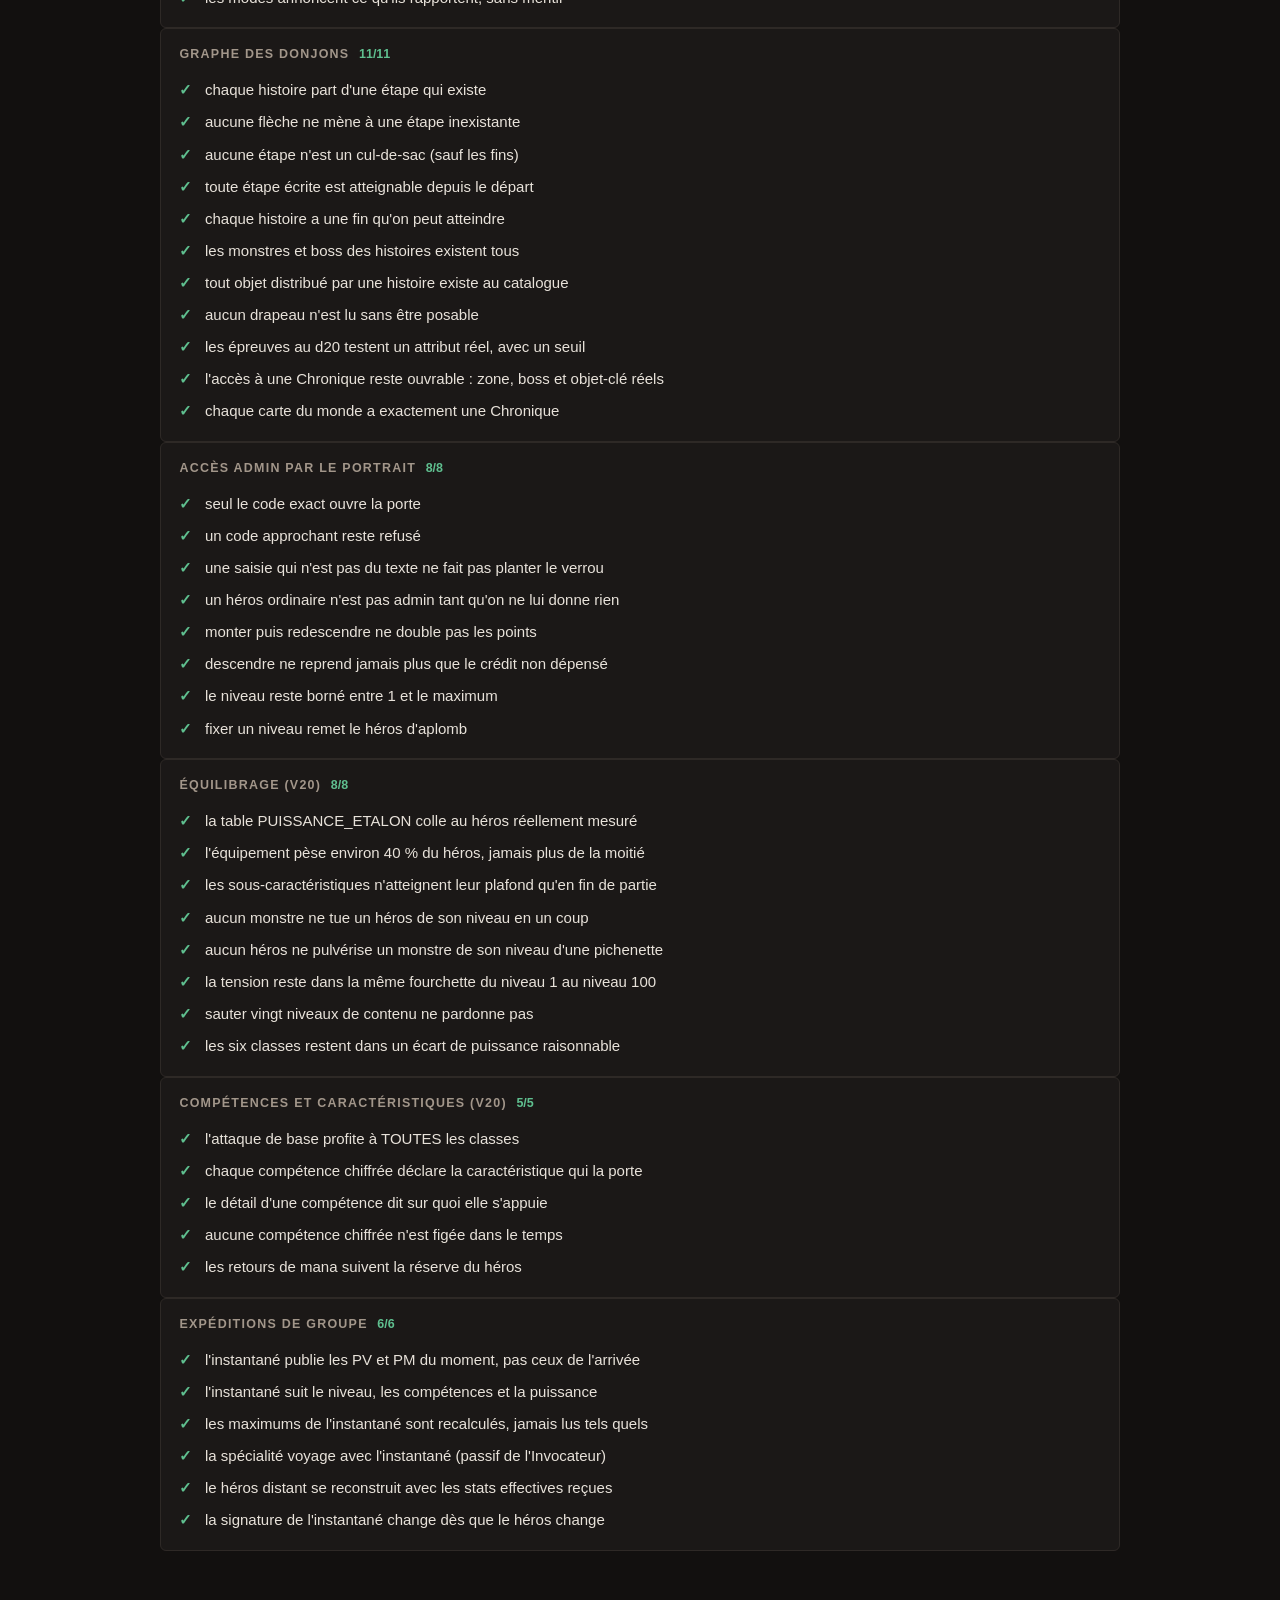
==== commit 71cba844: "Remet le monde d'aplomb : l'équipement pesait 88 % d'un héros Signalé depuis une partie réelle : un " ====
--- a/tests.html
+++ b/tests.html
@@ -90,6 +90,9 @@
   <script src="js/data/objets-catalogue.js"></script>
   <script src="js/data/objets-craft.js"></script>
   <script src="js/data/objets-generes.js"></script>
+  <!-- Le banc d'essai de l'équilibrage : il lit tout le catalogue,
+       il se charge donc après lui. -->
+  <script src="js/data/equilibrage.js"></script>
   <script src="js/data/monde-vivant.js"></script>
   <script src="js/data/monstres.js"></script>
   <script src="js/data/zones.js"></script>
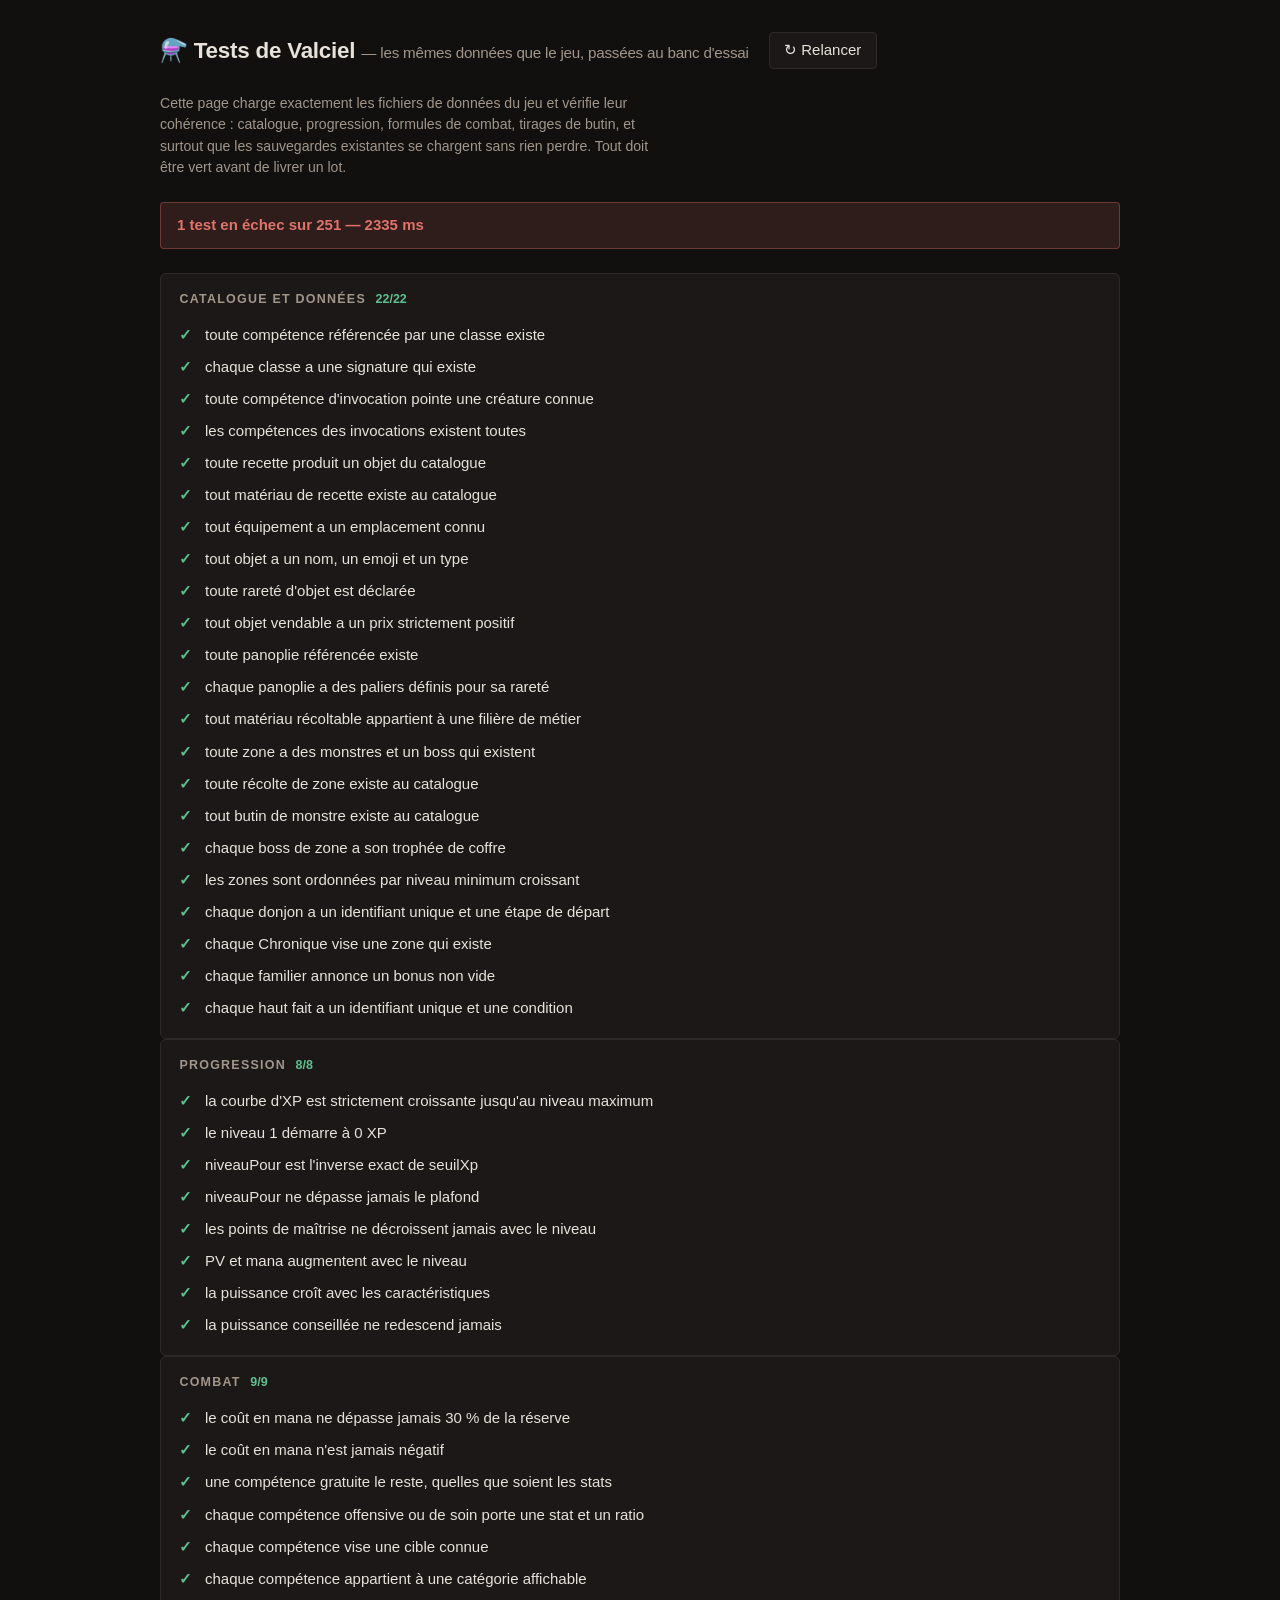
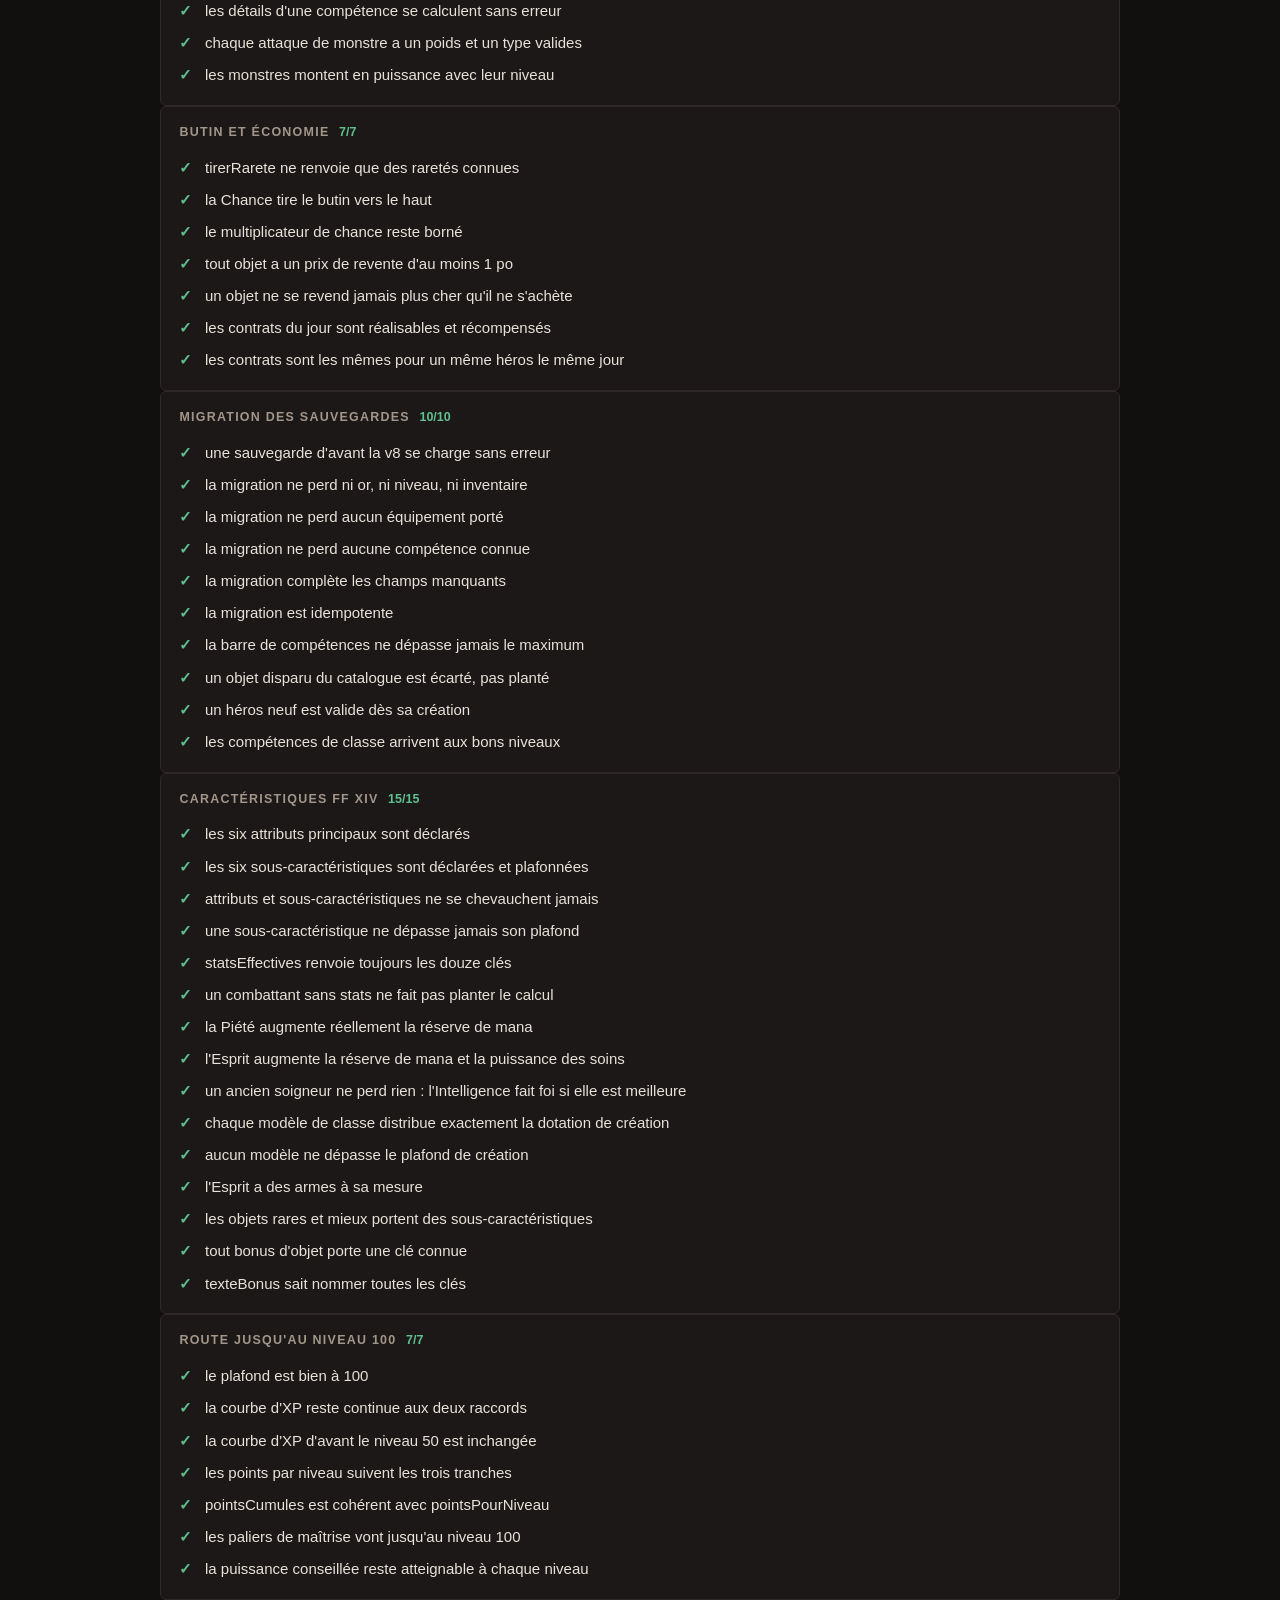
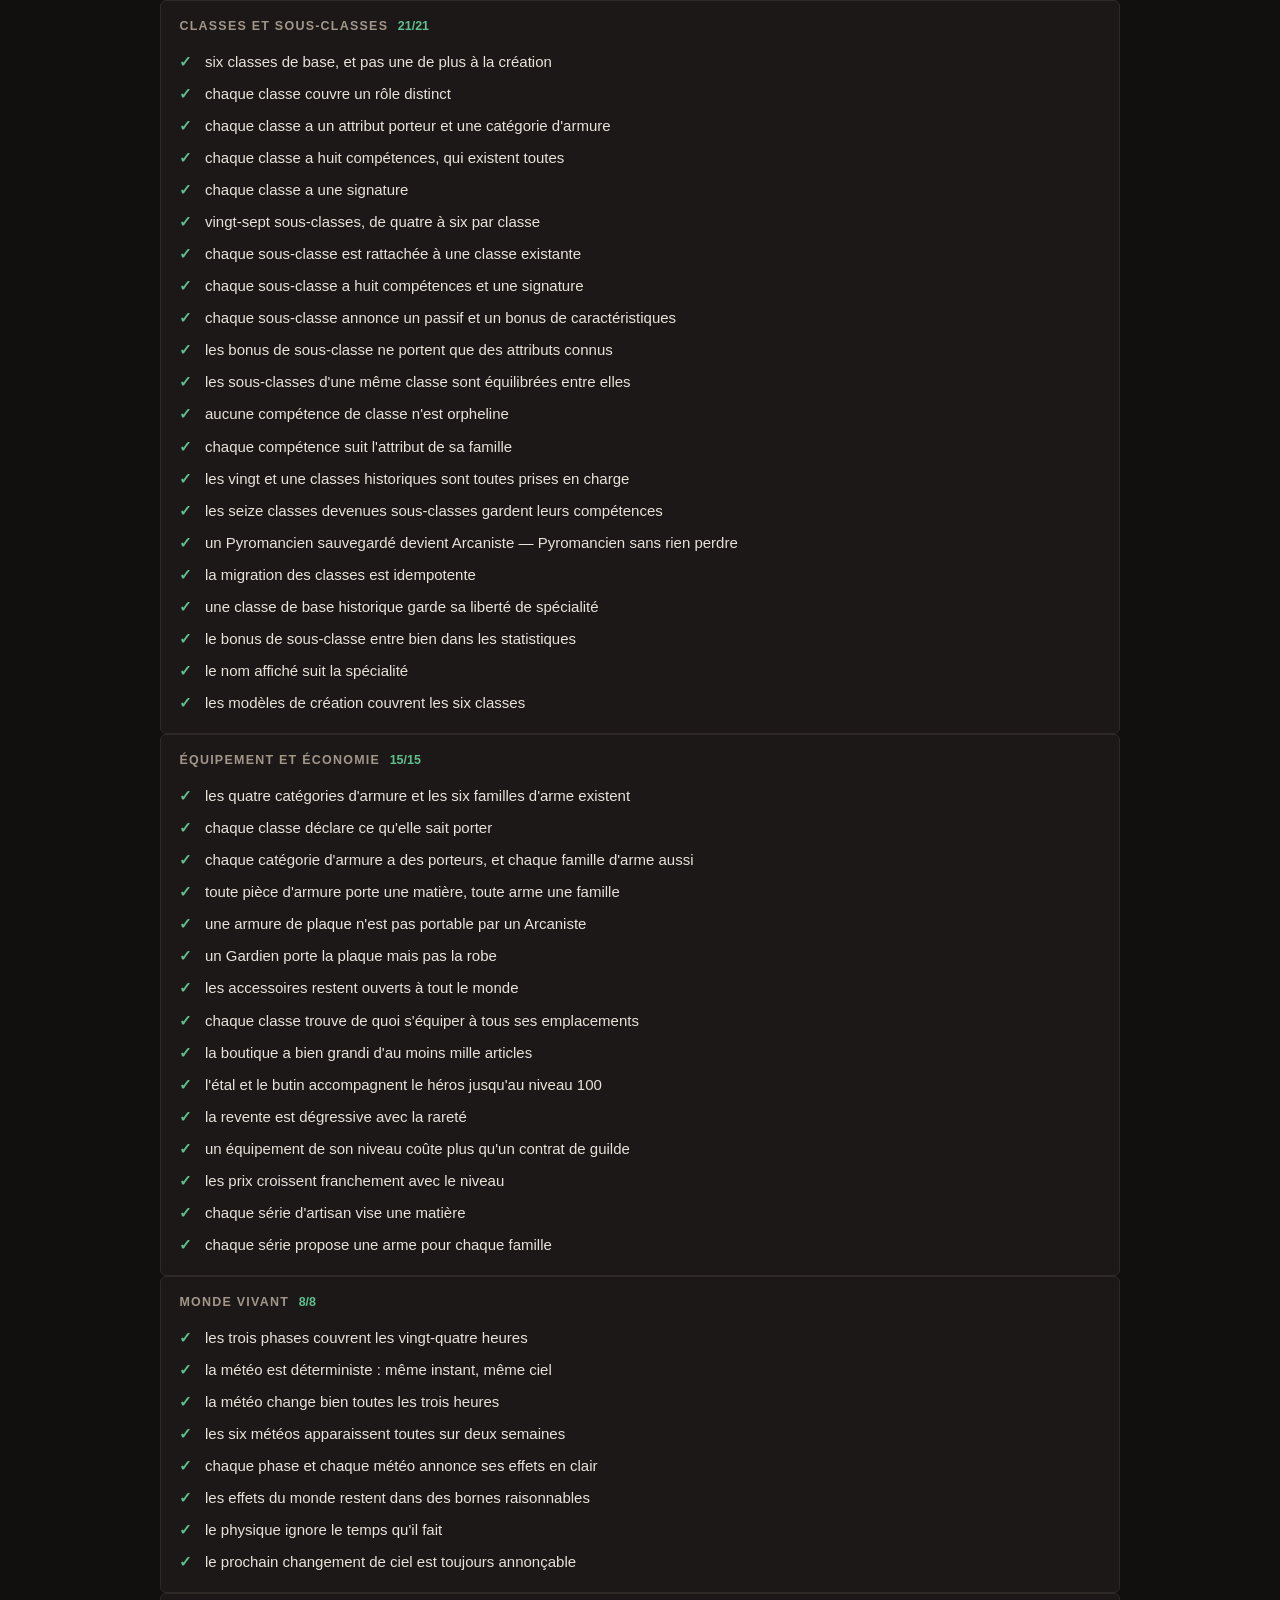
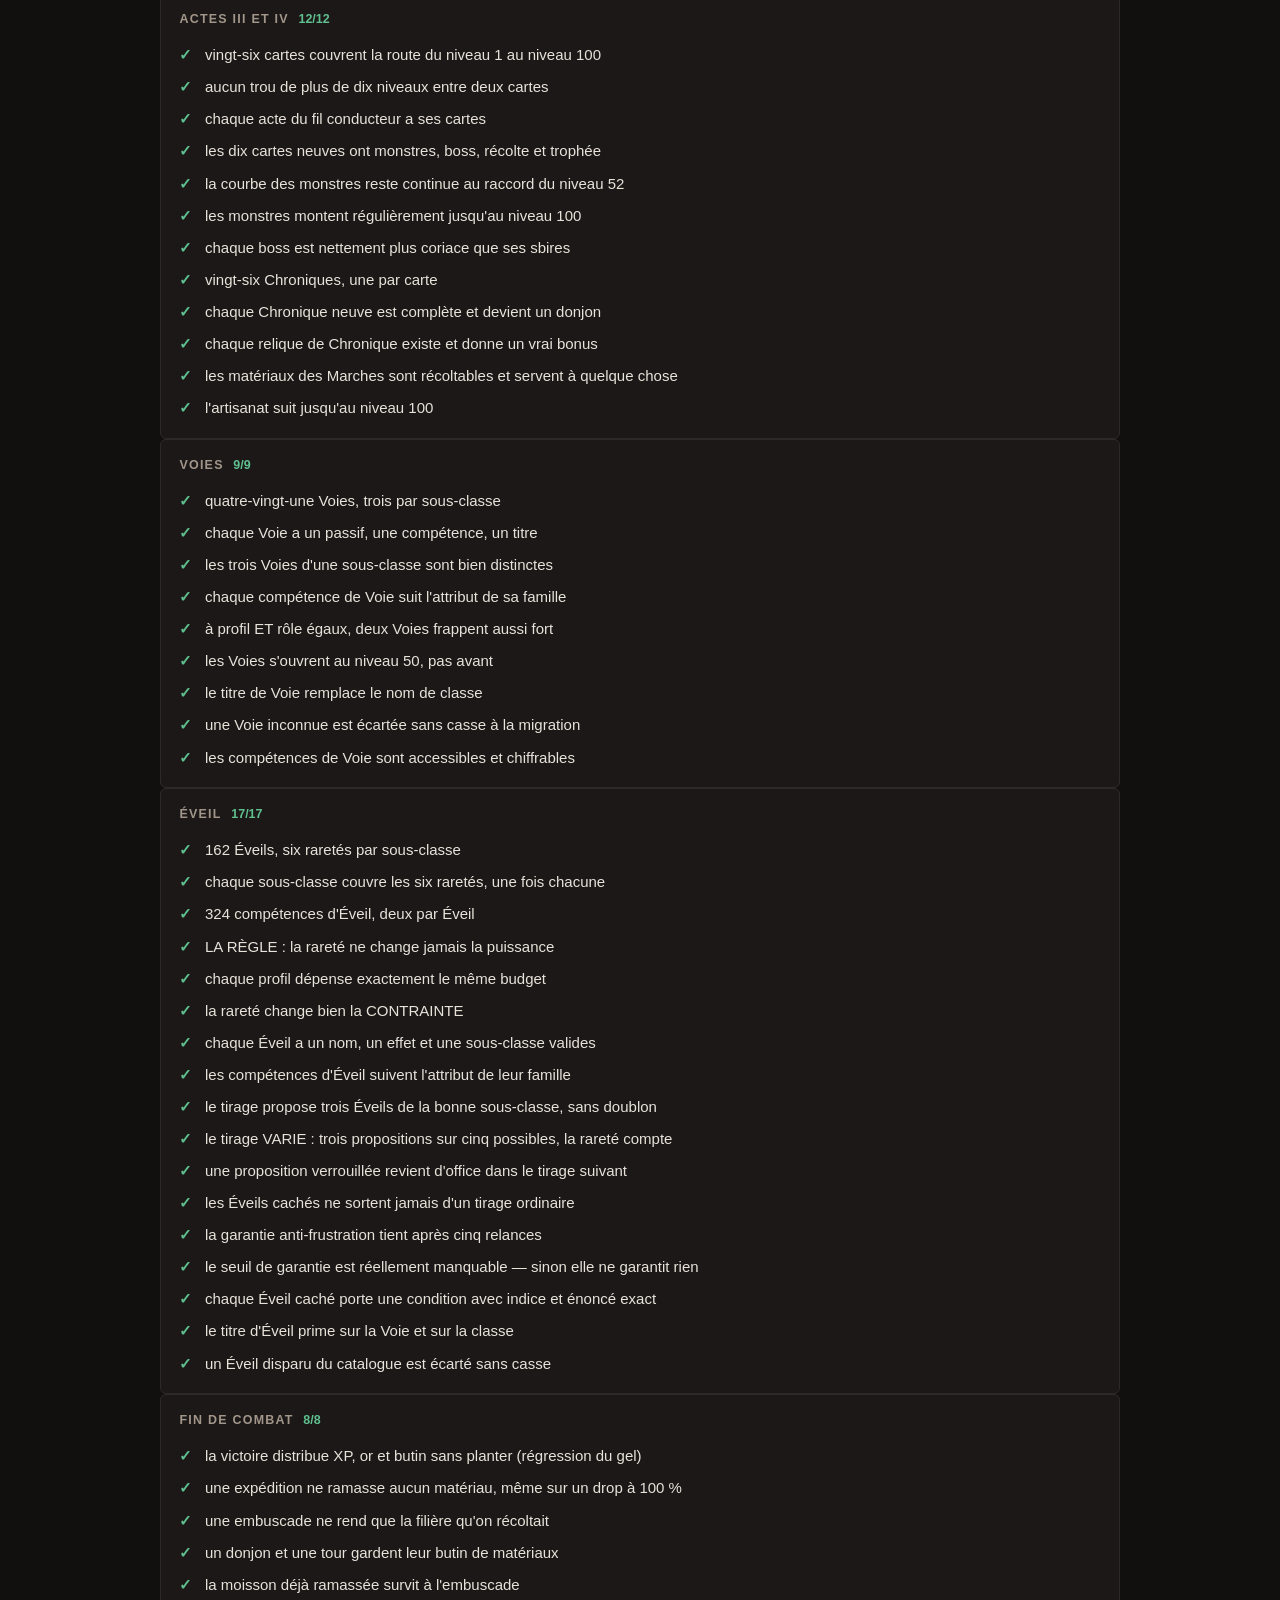
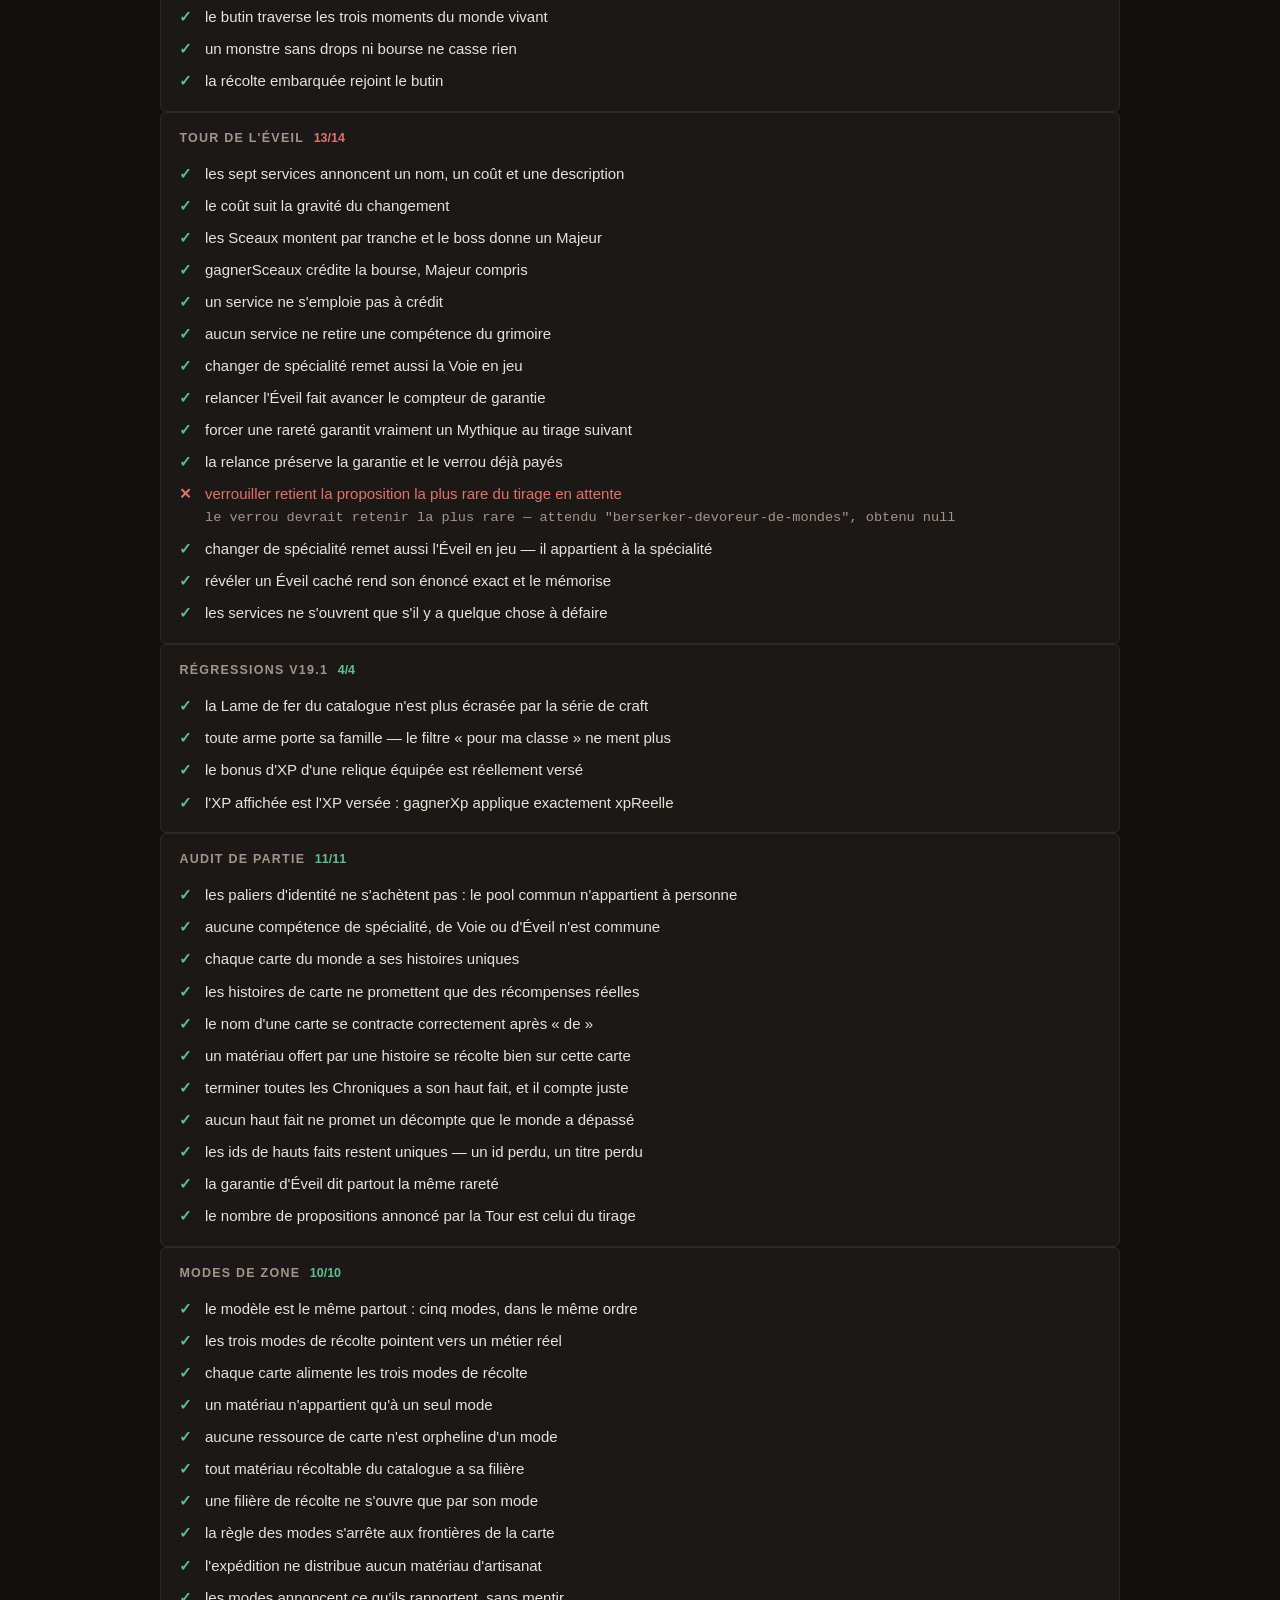
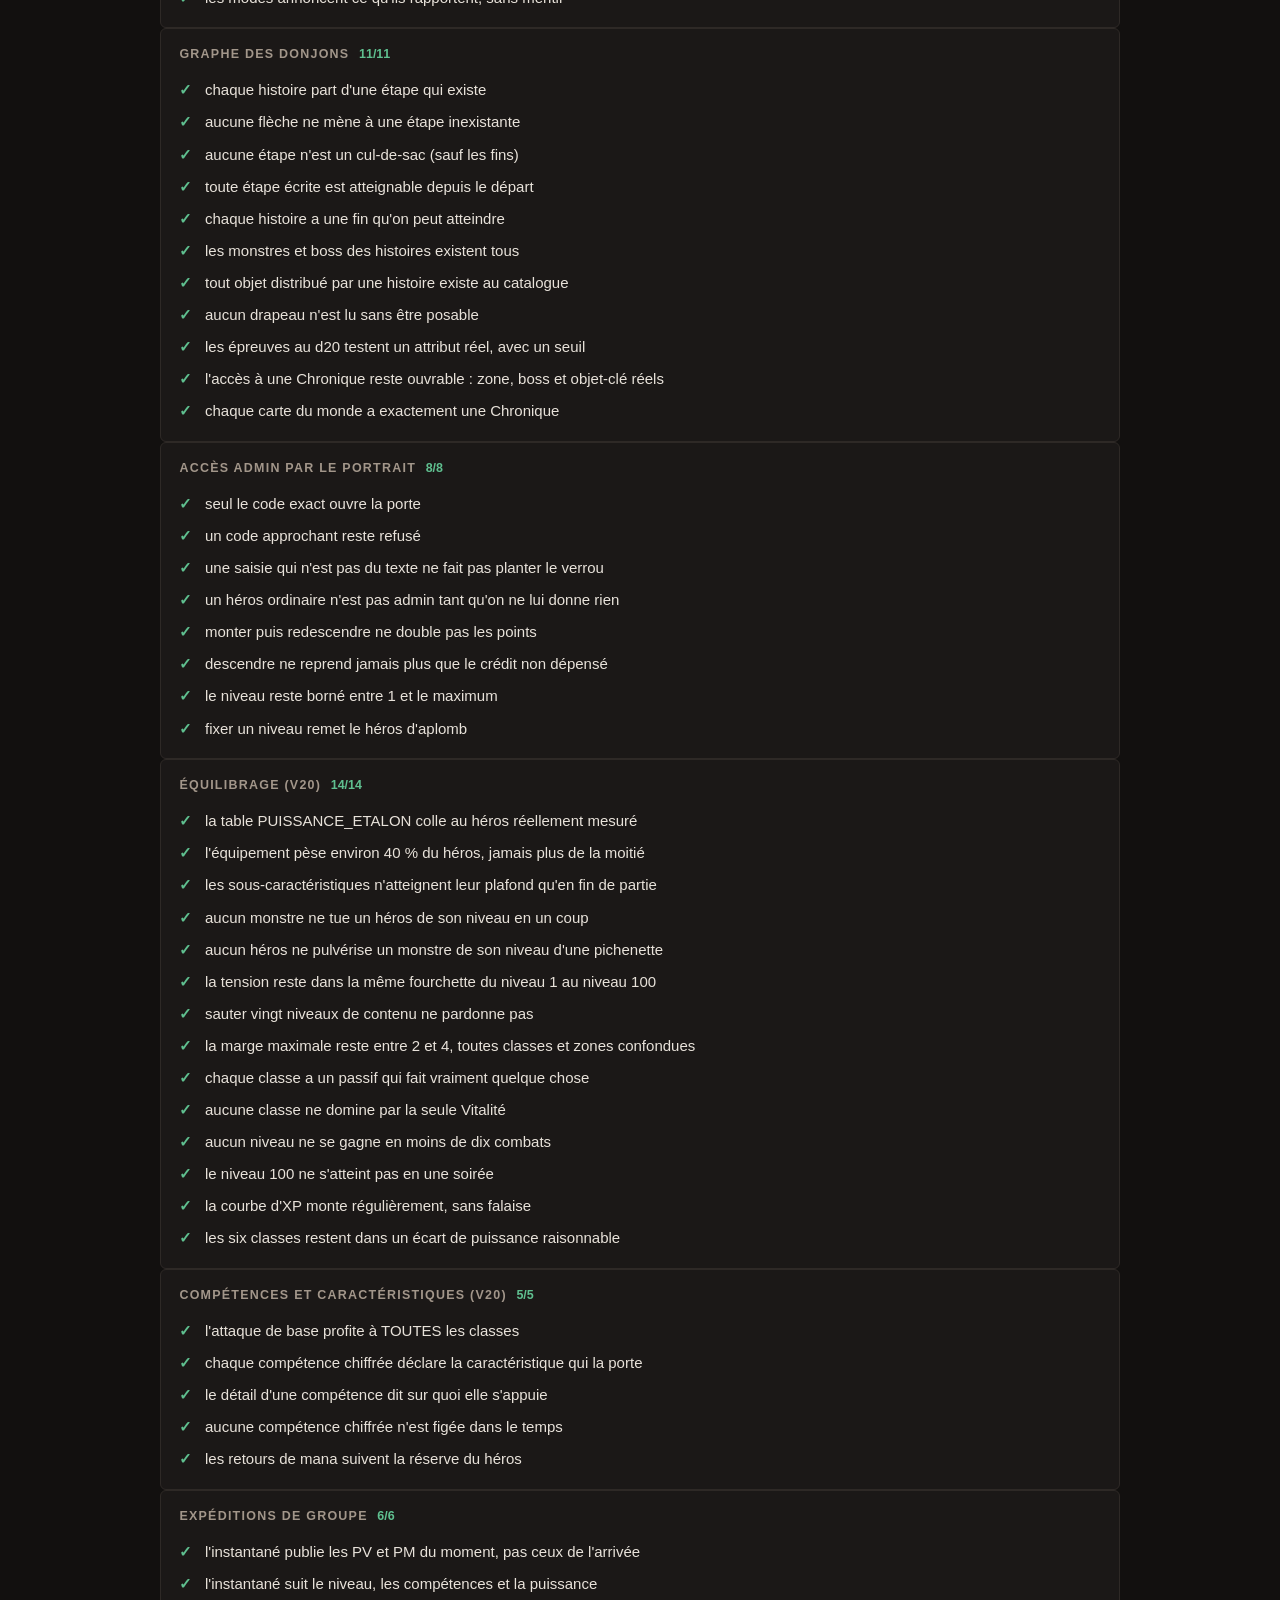
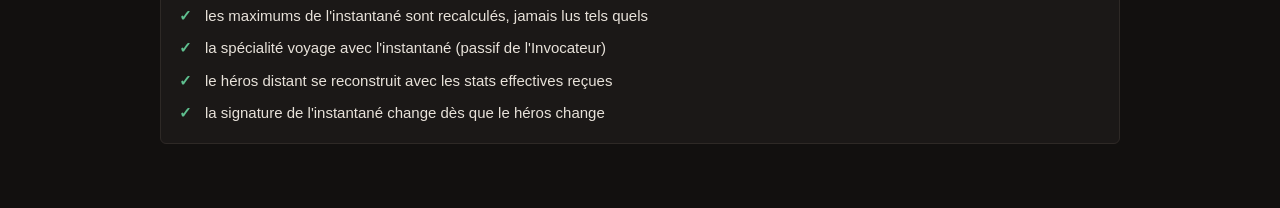
==== commit cb1e4056: "Donne enfin un passif au Gardien, et met les six sous test Audit des passifs en combat réel, pas sur" ====
--- a/tests.html
+++ b/tests.html
@@ -106,6 +106,9 @@
   <script src="js/ui-listes.js"></script>
   <script src="js/game.js"></script>
   <script src="js/monde.js"></script>
+  <!-- combat.js porte les passifs de classe et les formules de dégâts : sans
+       lui, aucun passif n'était sous test. Il ne démarre rien tout seul. -->
+  <script src="js/combat.js"></script>
   <!-- groupe.js n'a besoin d'aucun écran pour être testé : on éprouve ses
        fonctions pures (instantané du héros, reconstruction d'un distant). -->
   <script src="js/groupe.js"></script>
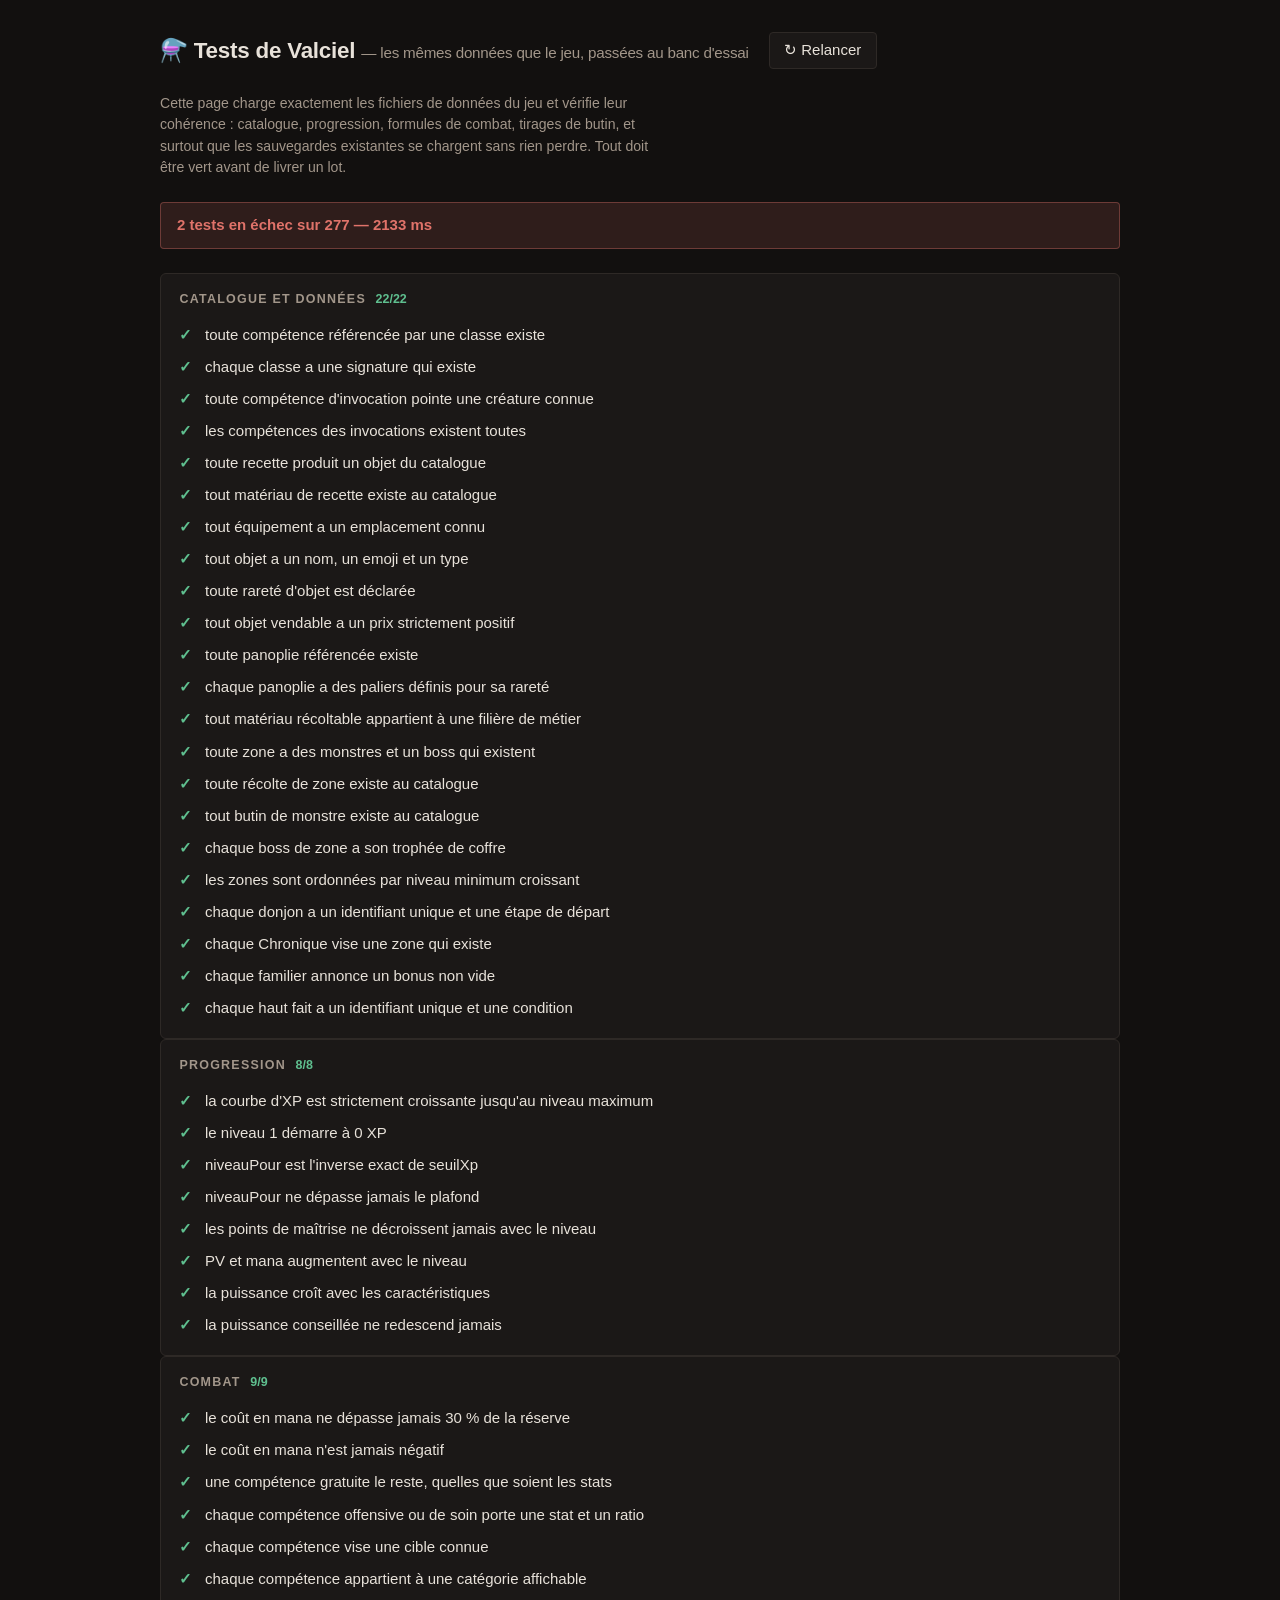
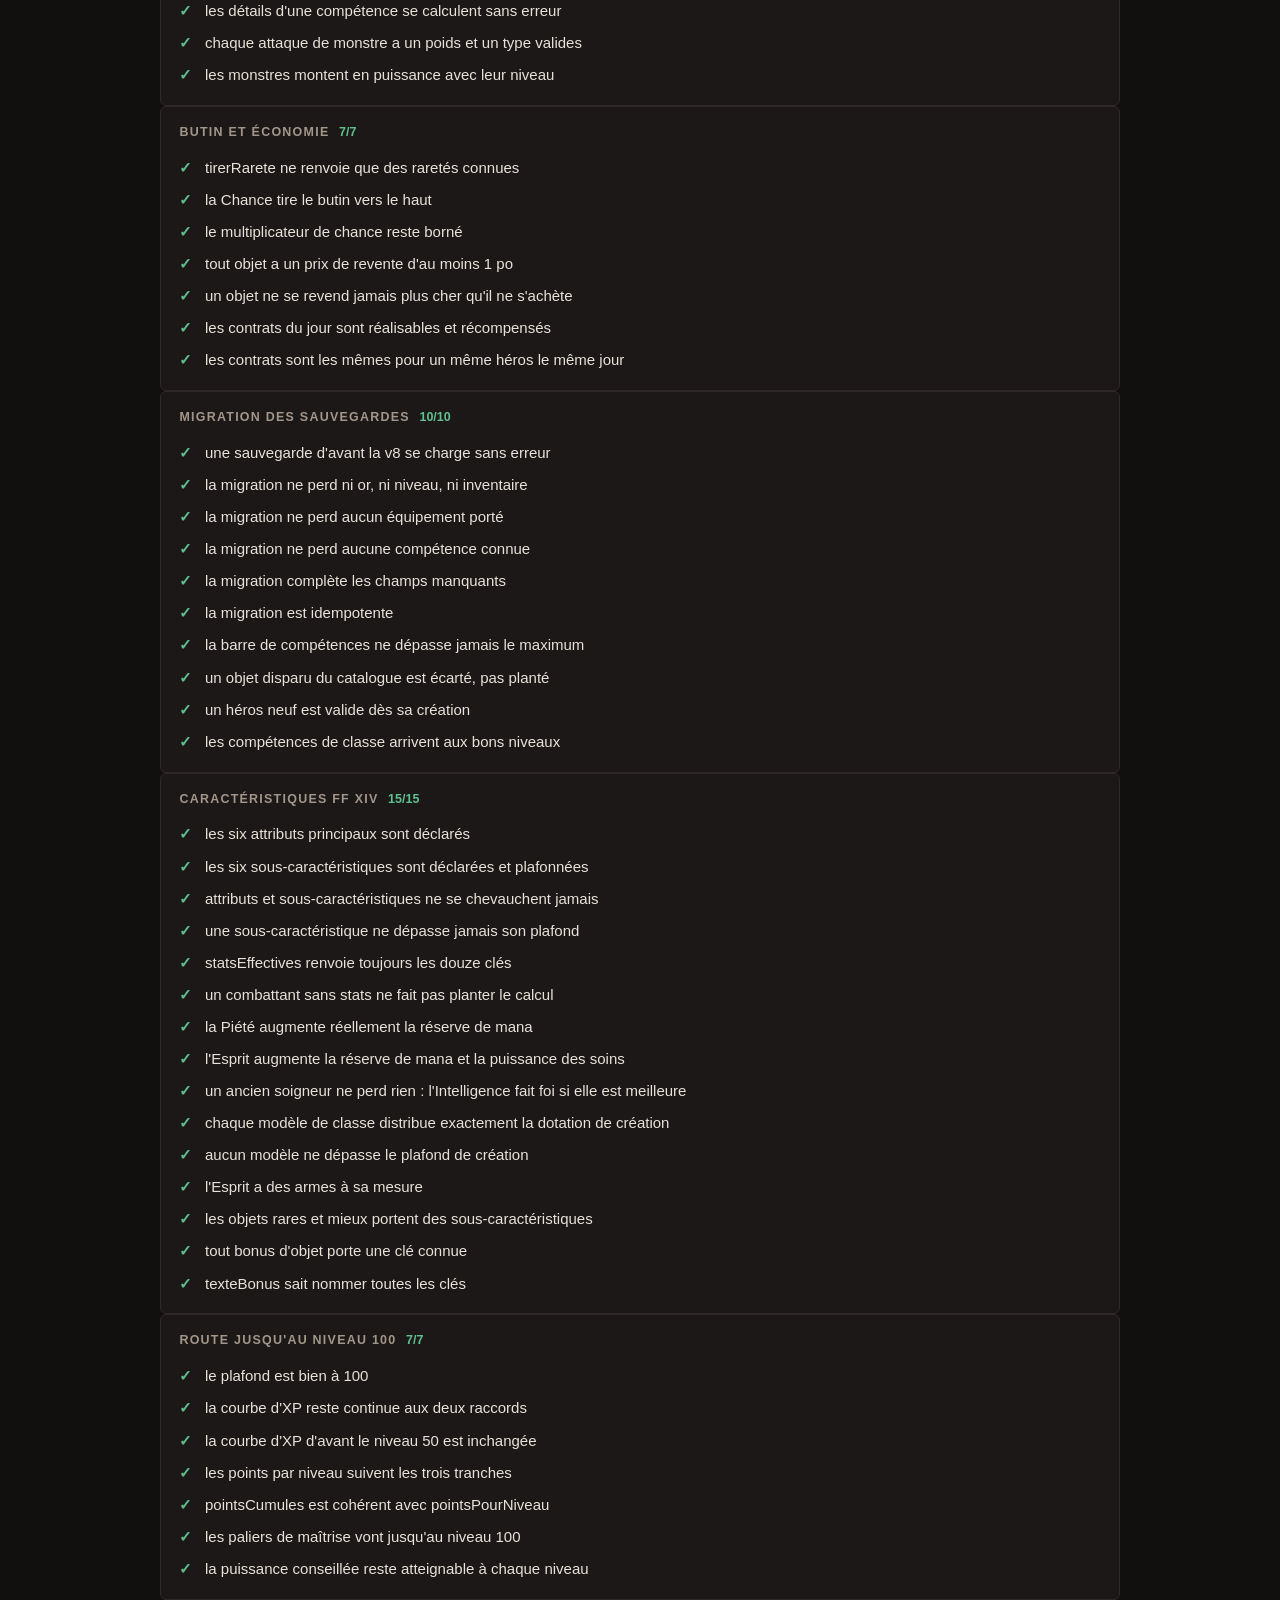
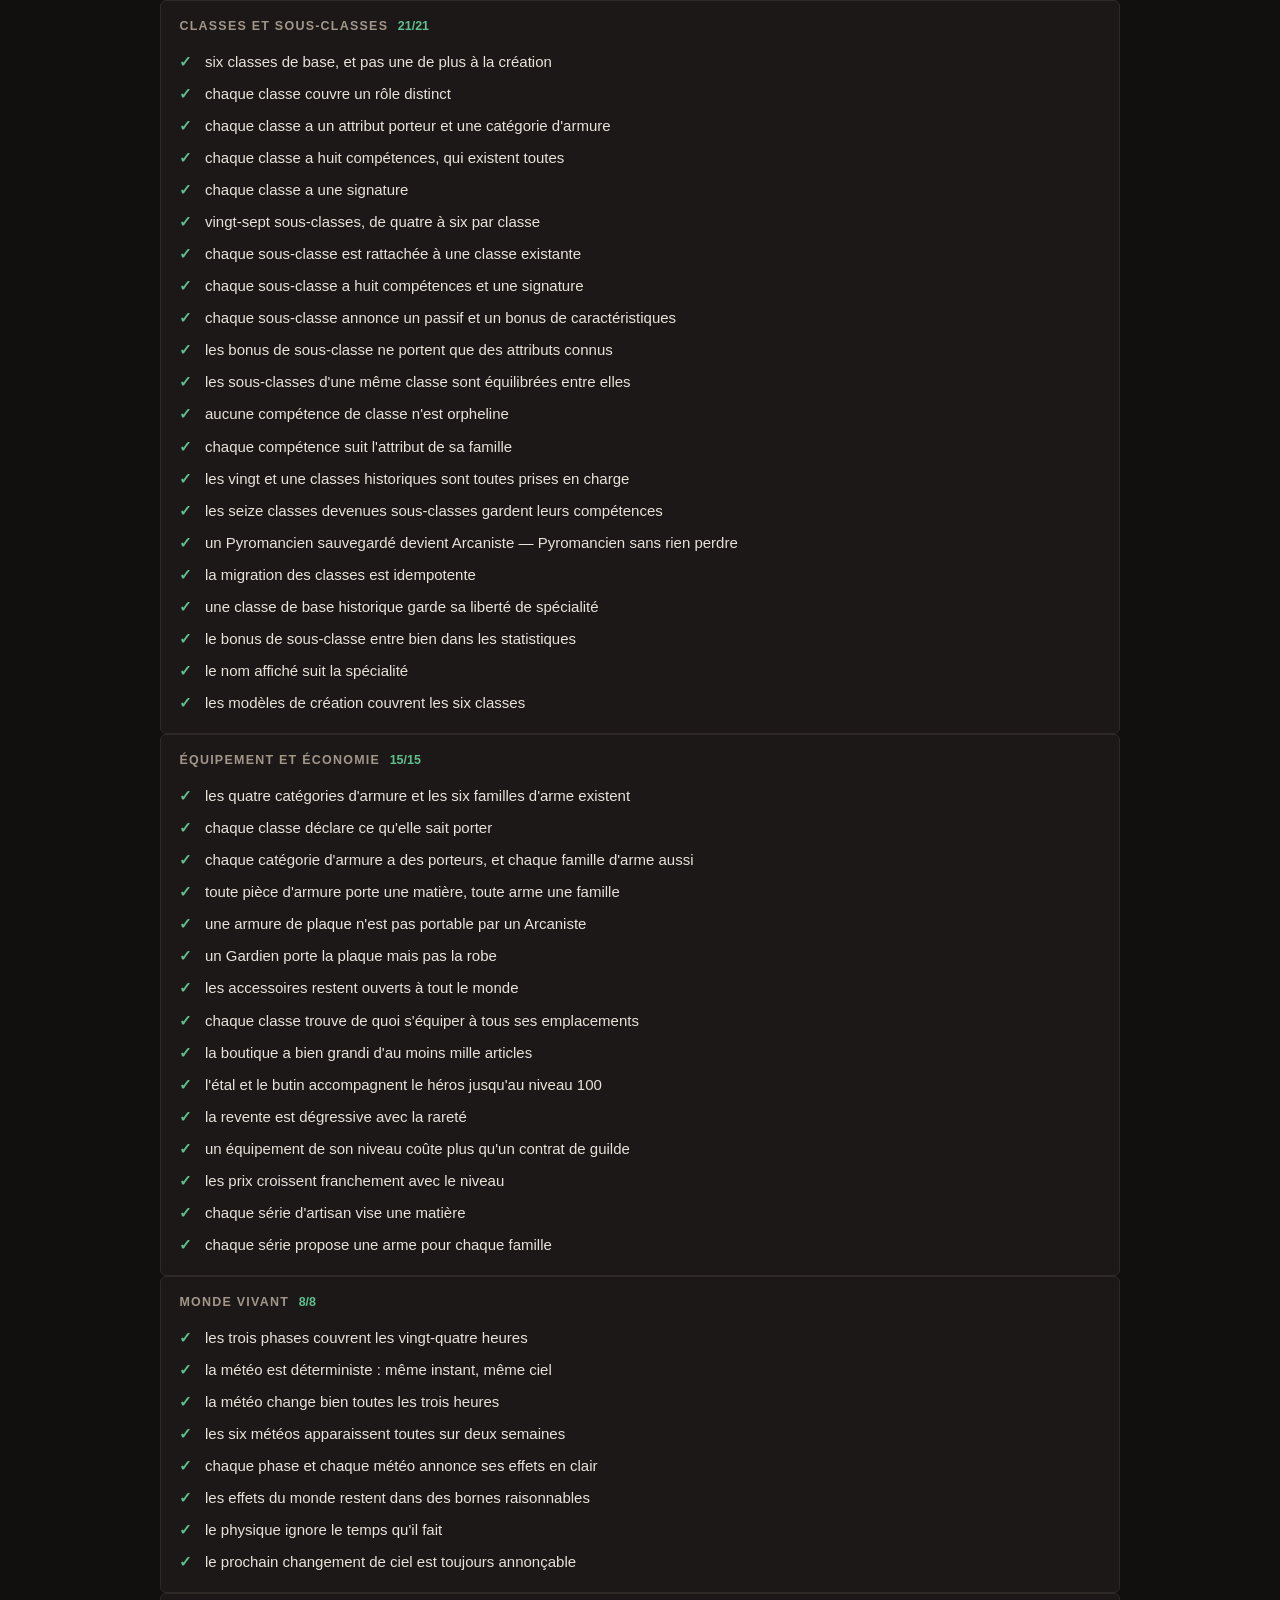
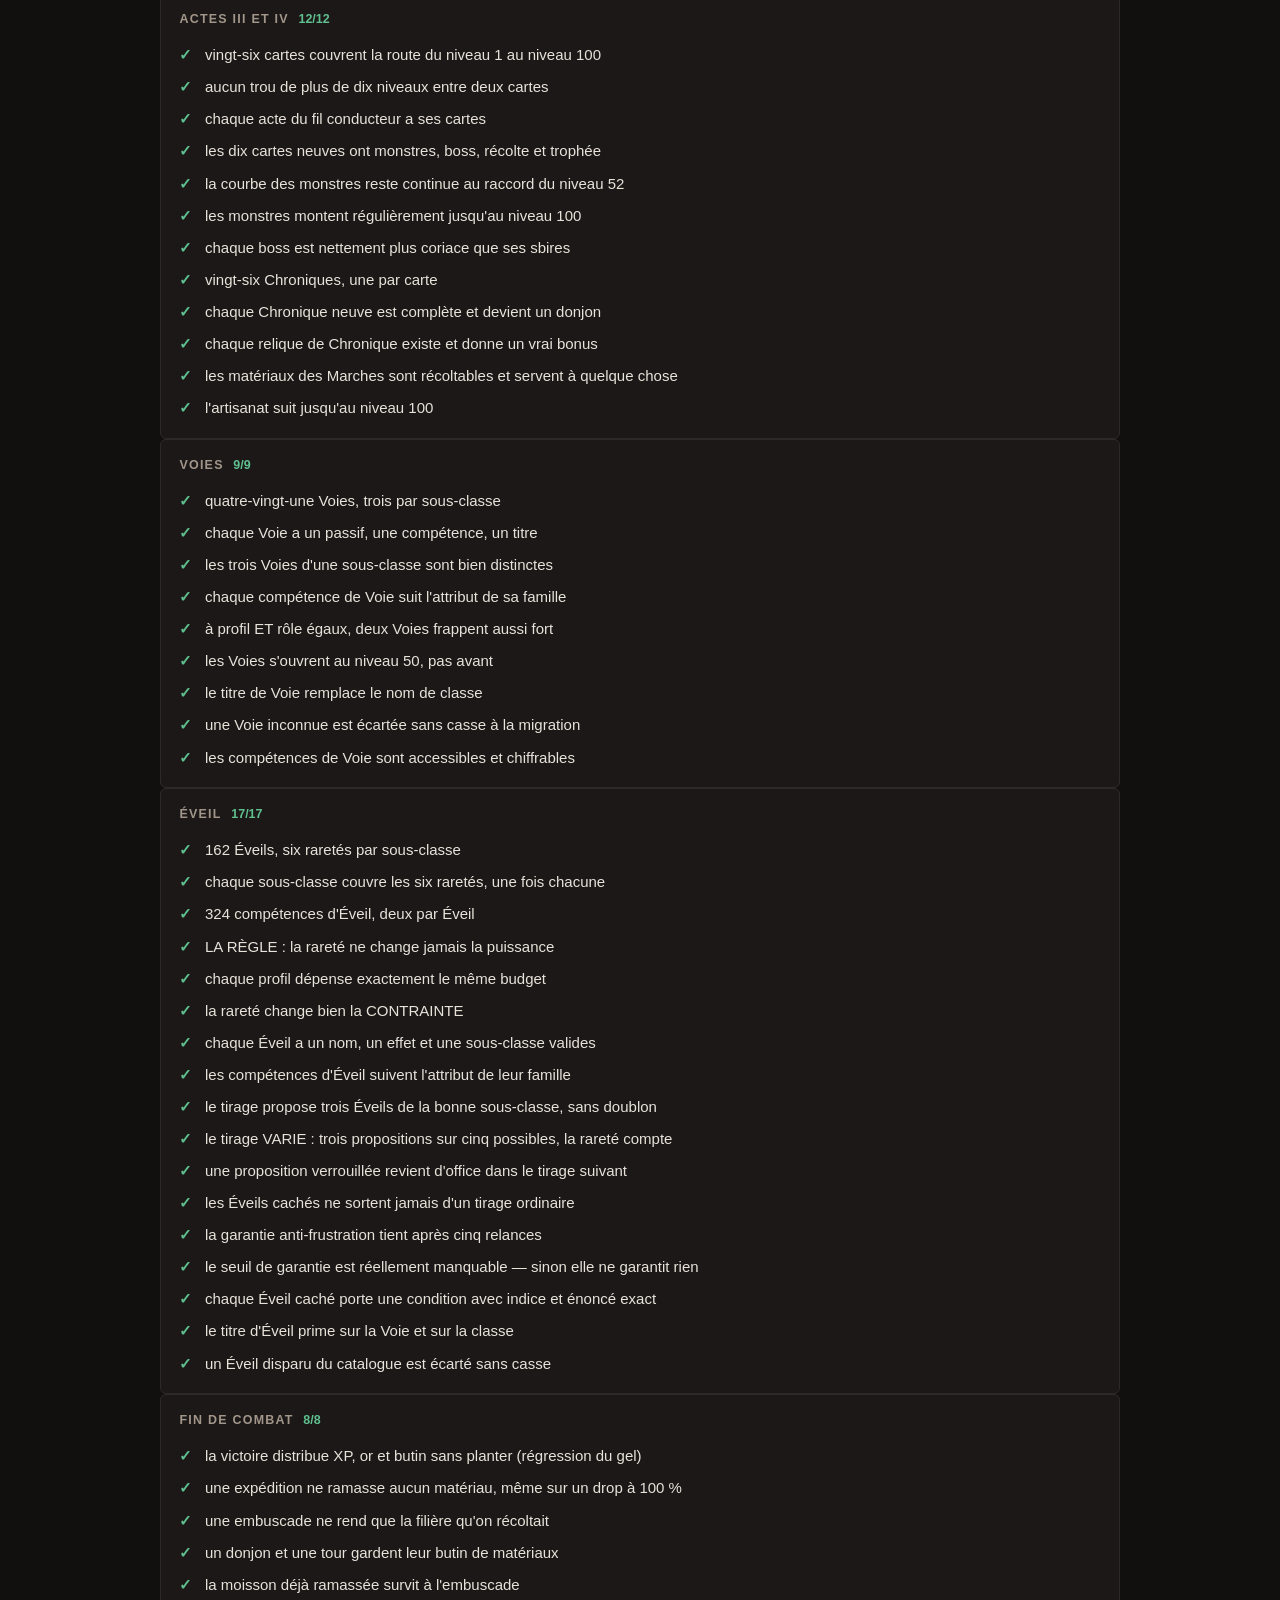
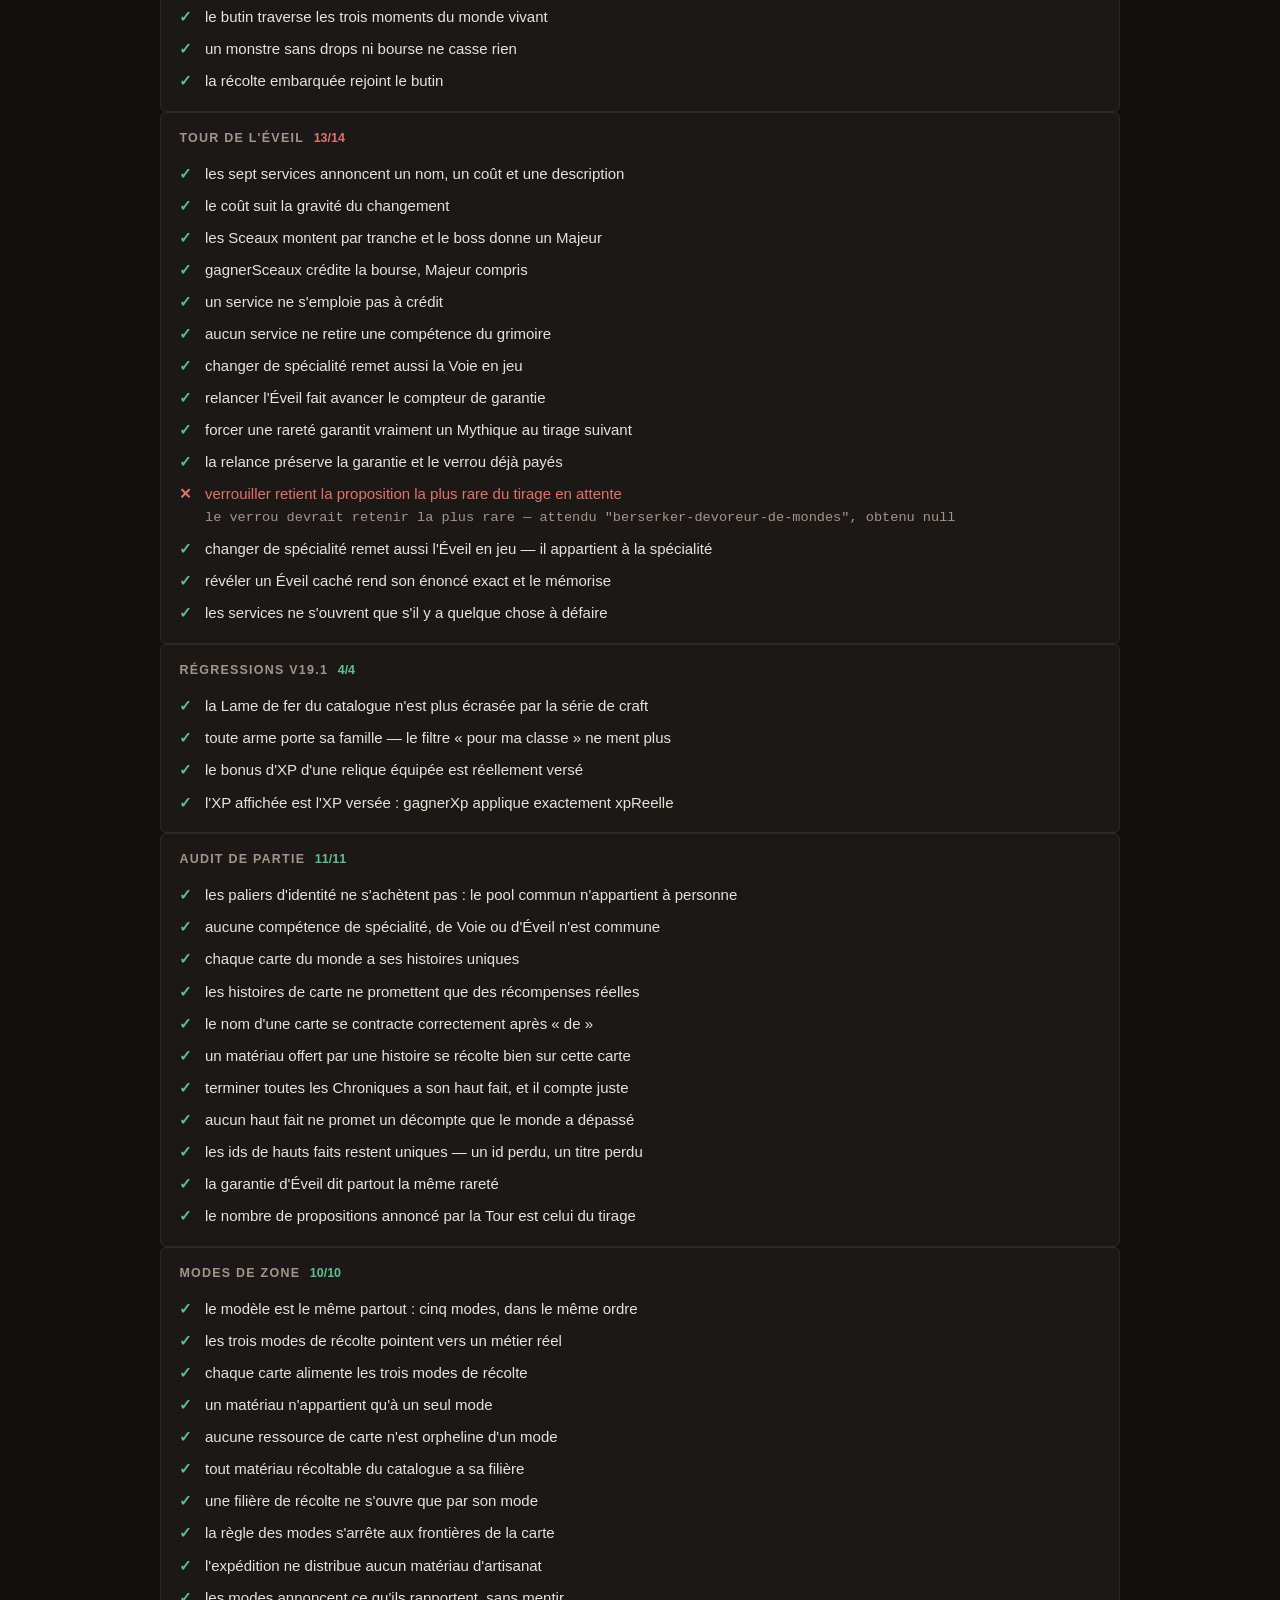
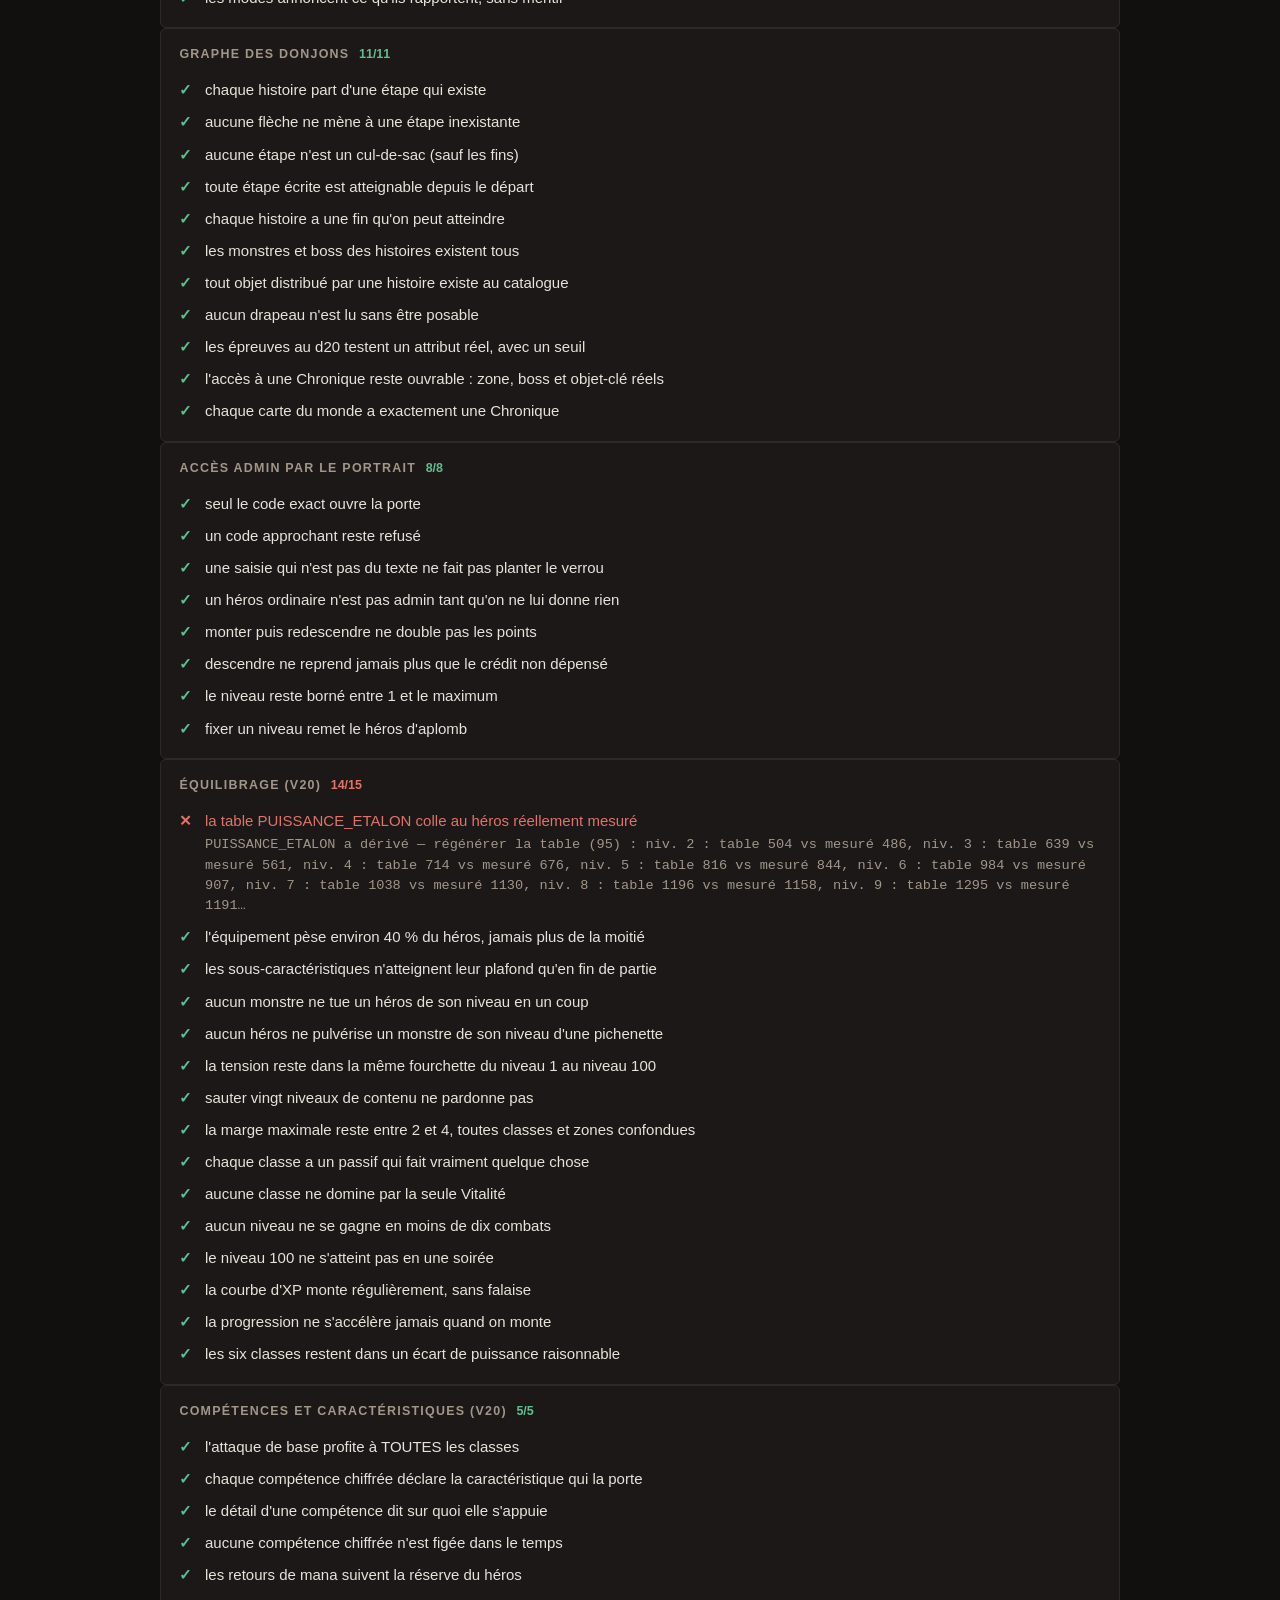
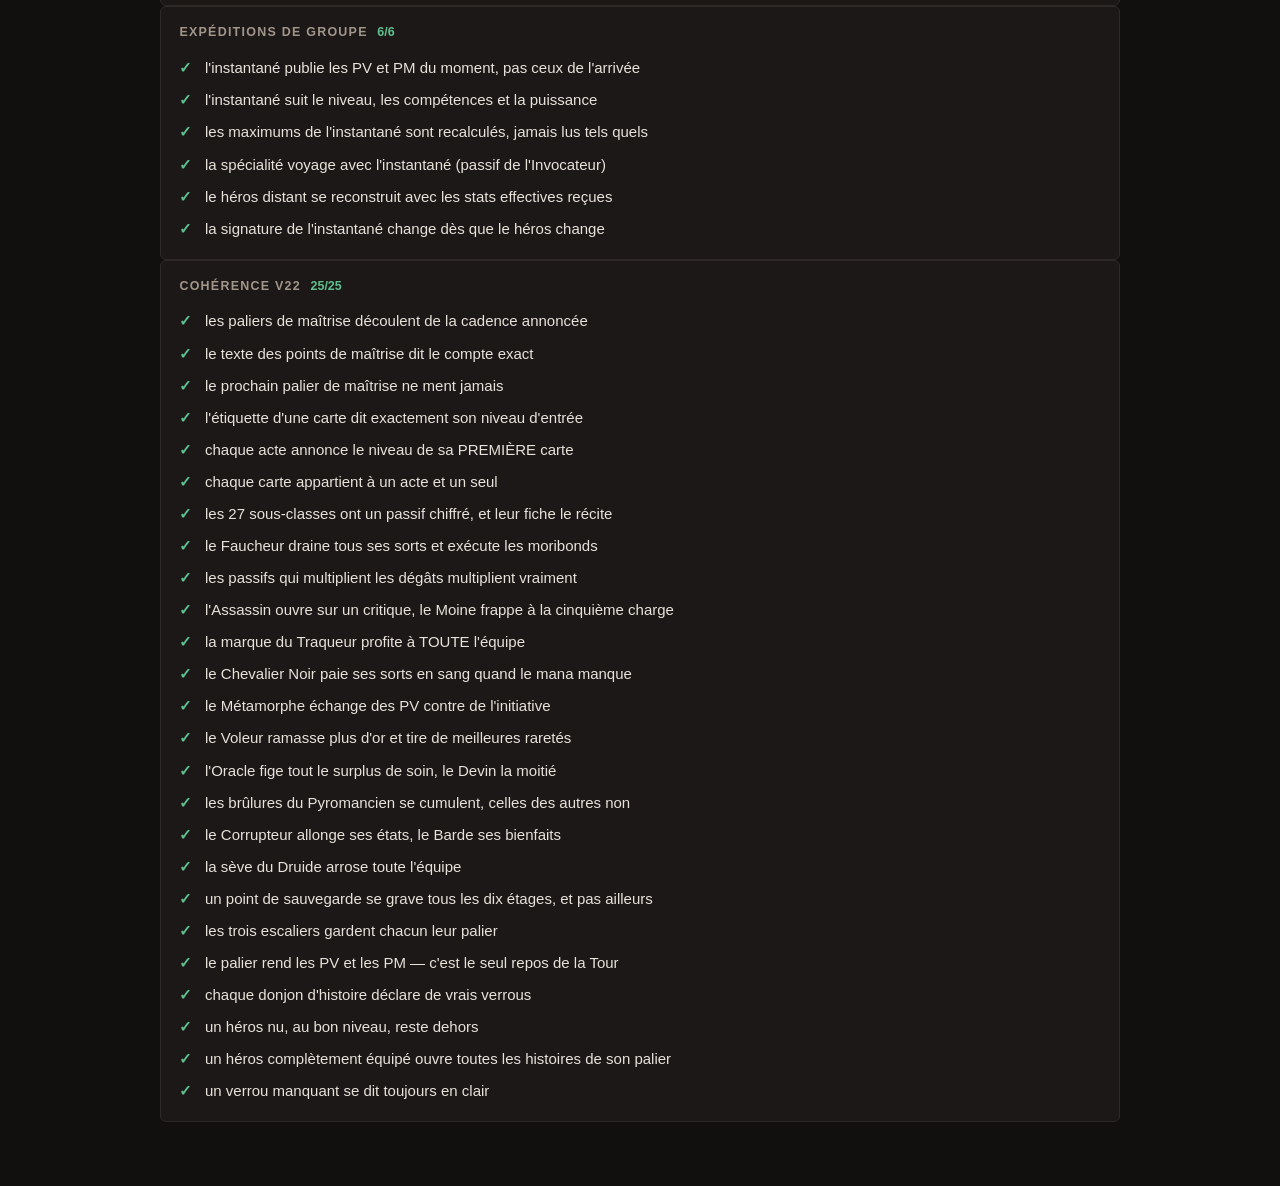
==== commit 8b148ded: "Dire la vérité partout : passifs de spécialité, paliers de maîtrise, bornes du monde, sauvegardes de" ====
--- a/tests.html
+++ b/tests.html
@@ -81,6 +81,7 @@
   <script src="js/data/competences.js"></script>
   <script src="js/data/classes.js"></script>
   <script src="js/data/sous-classes.js"></script>
+  <script src="js/data/passifs.js"></script>
   <script src="js/data/voies.js"></script>
   <script src="js/data/eveils.js"></script>
   <script src="js/data/tour-eveil.js"></script>
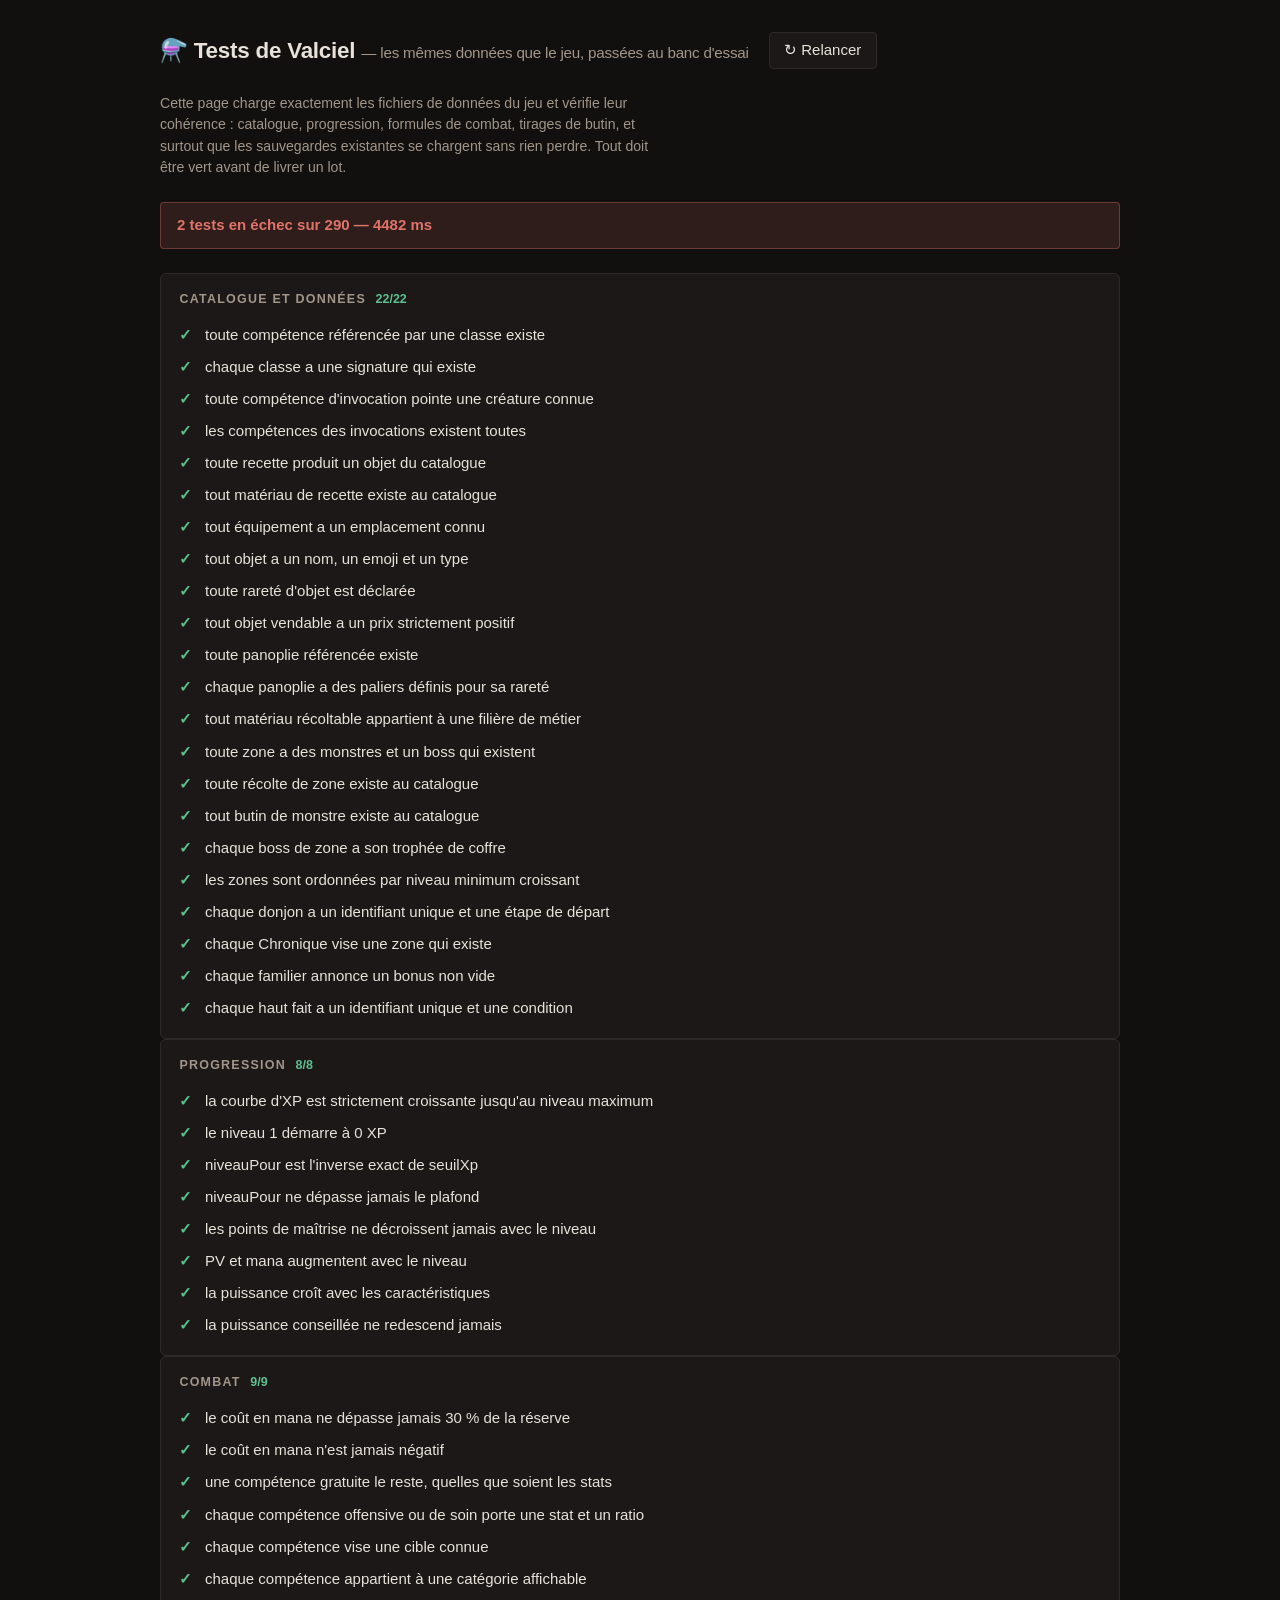
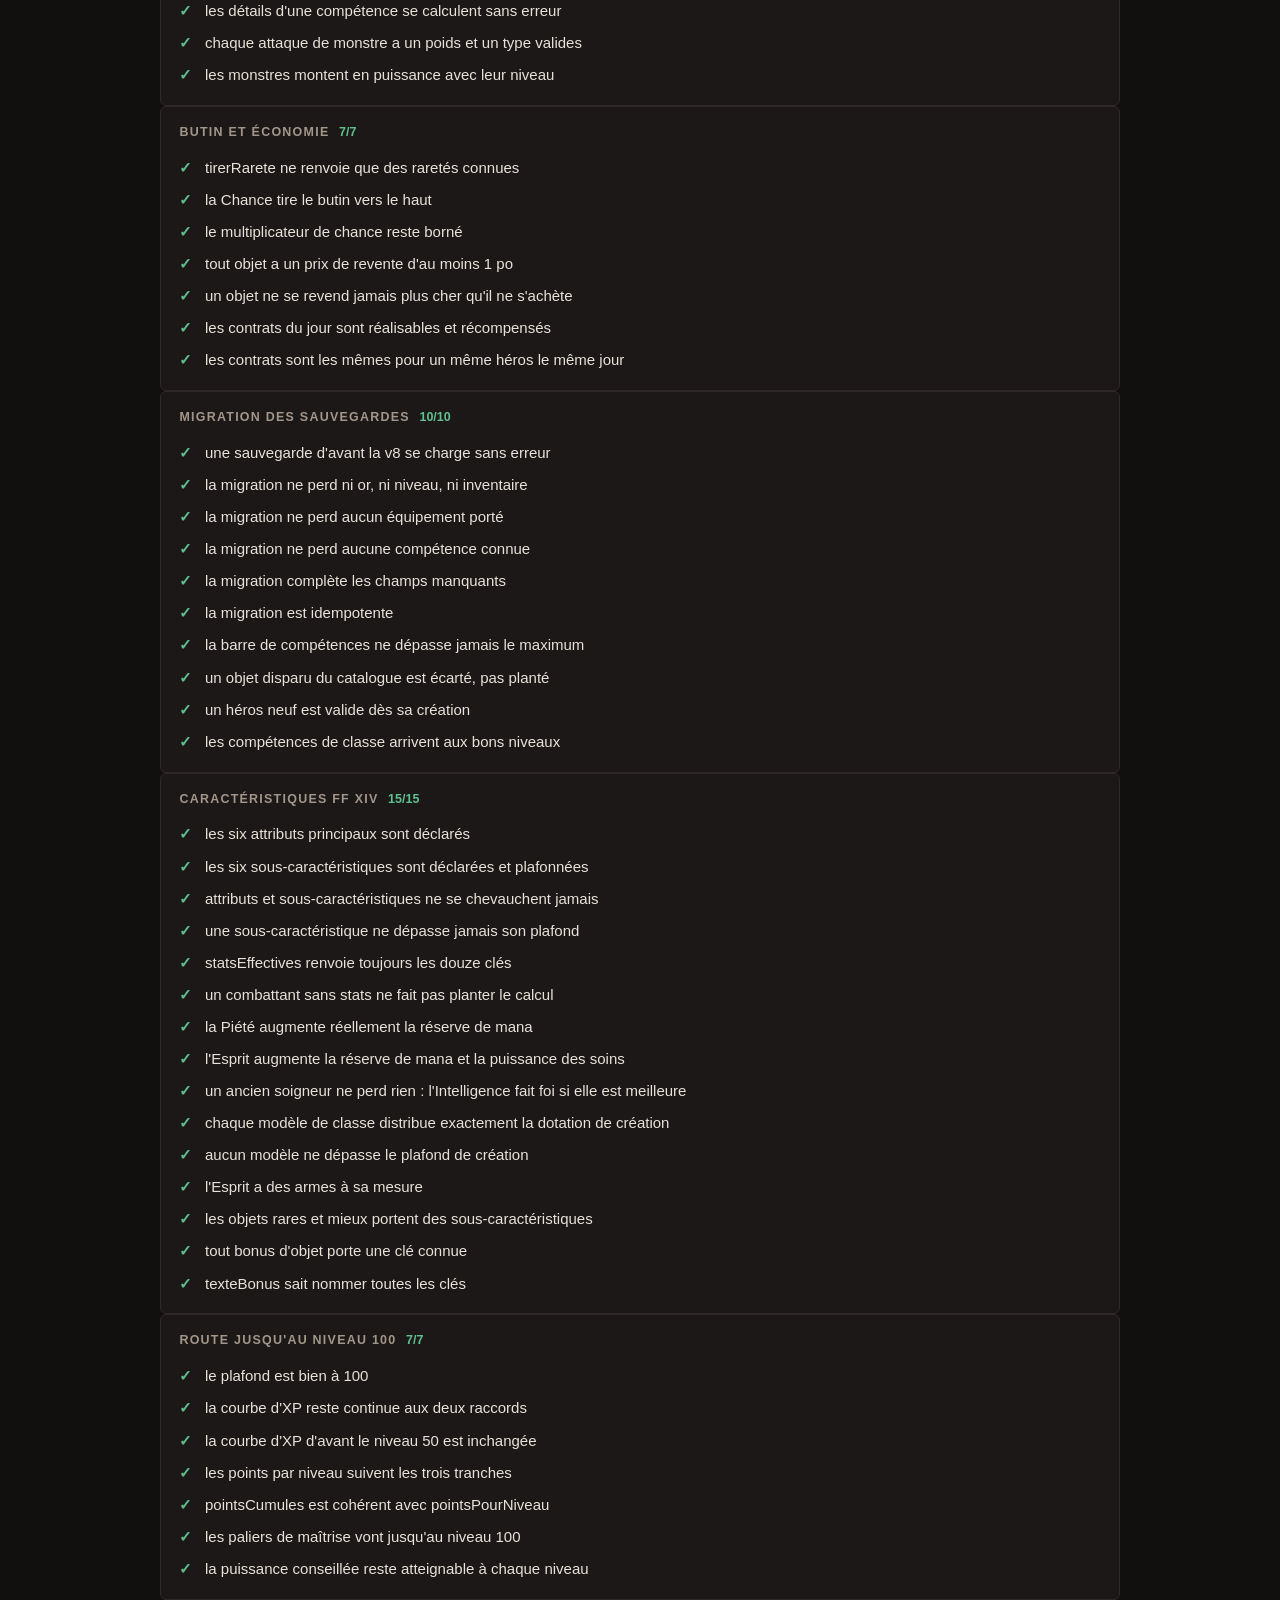
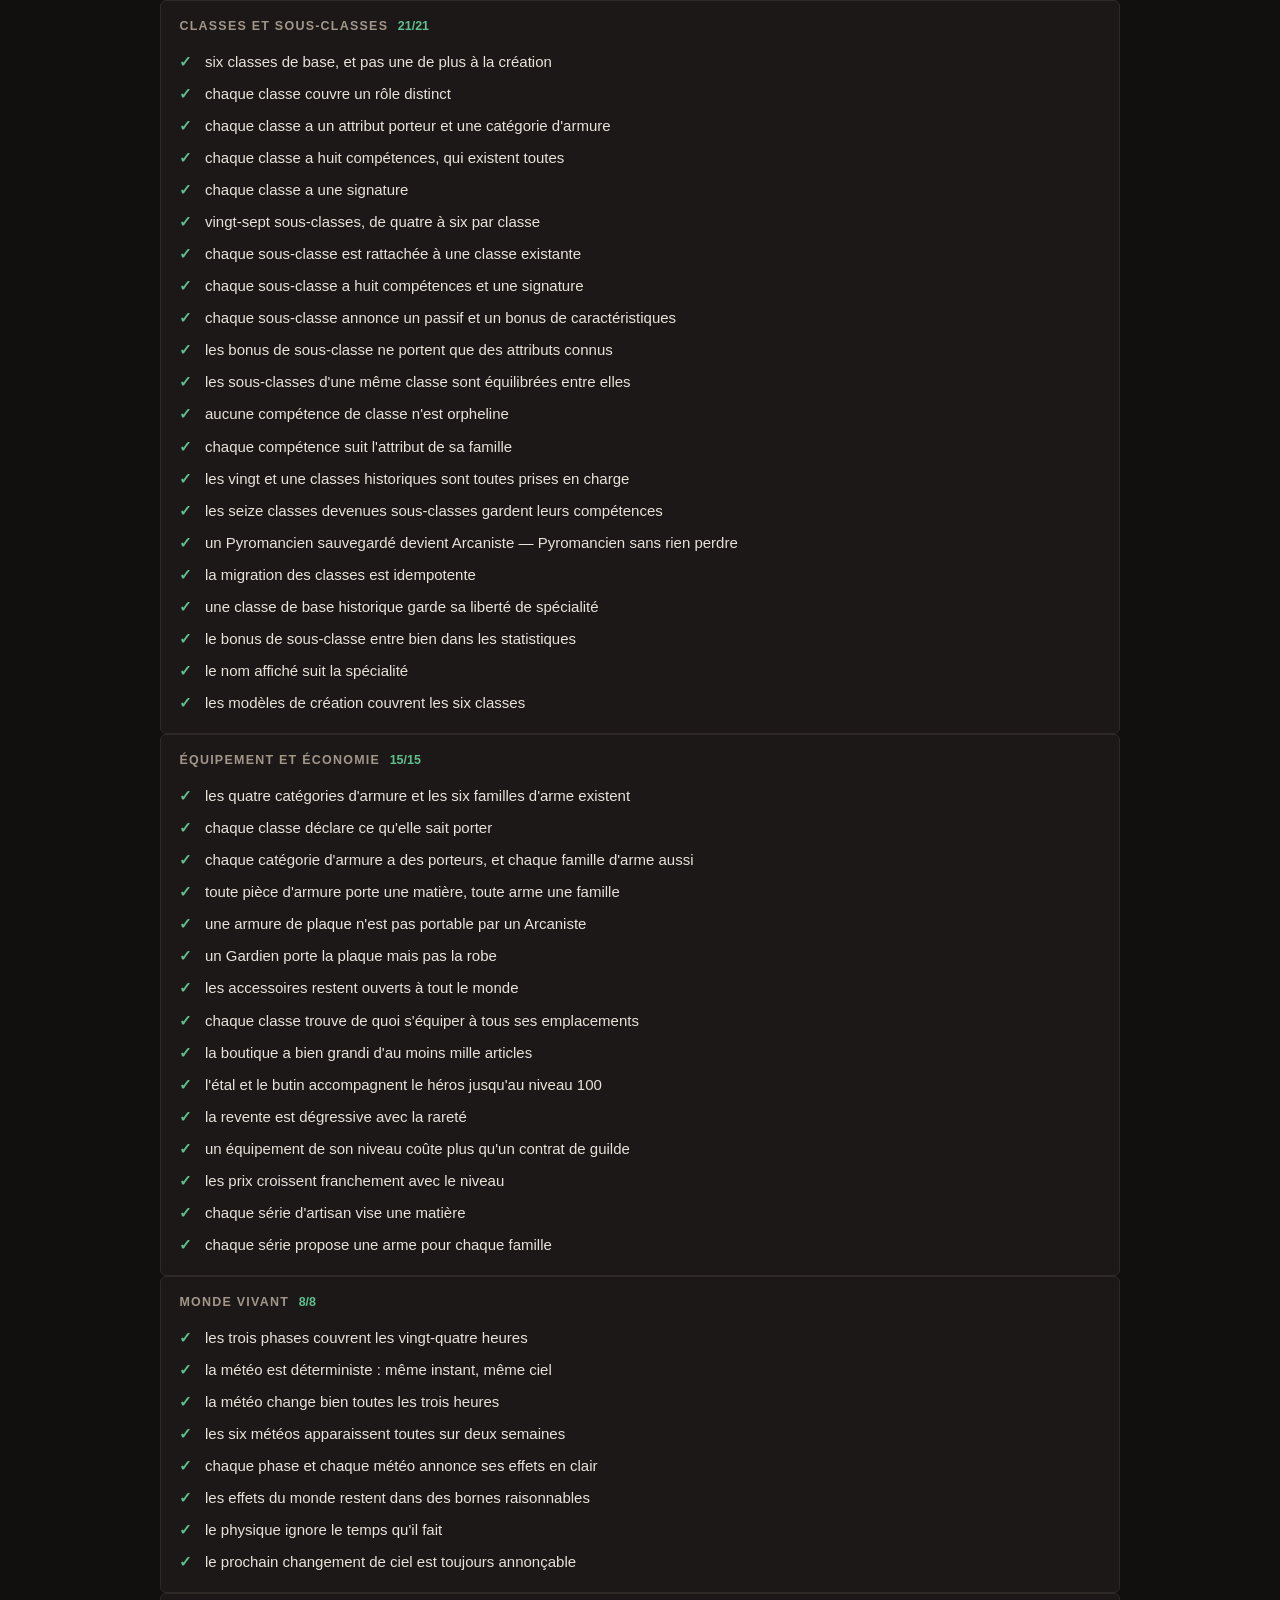
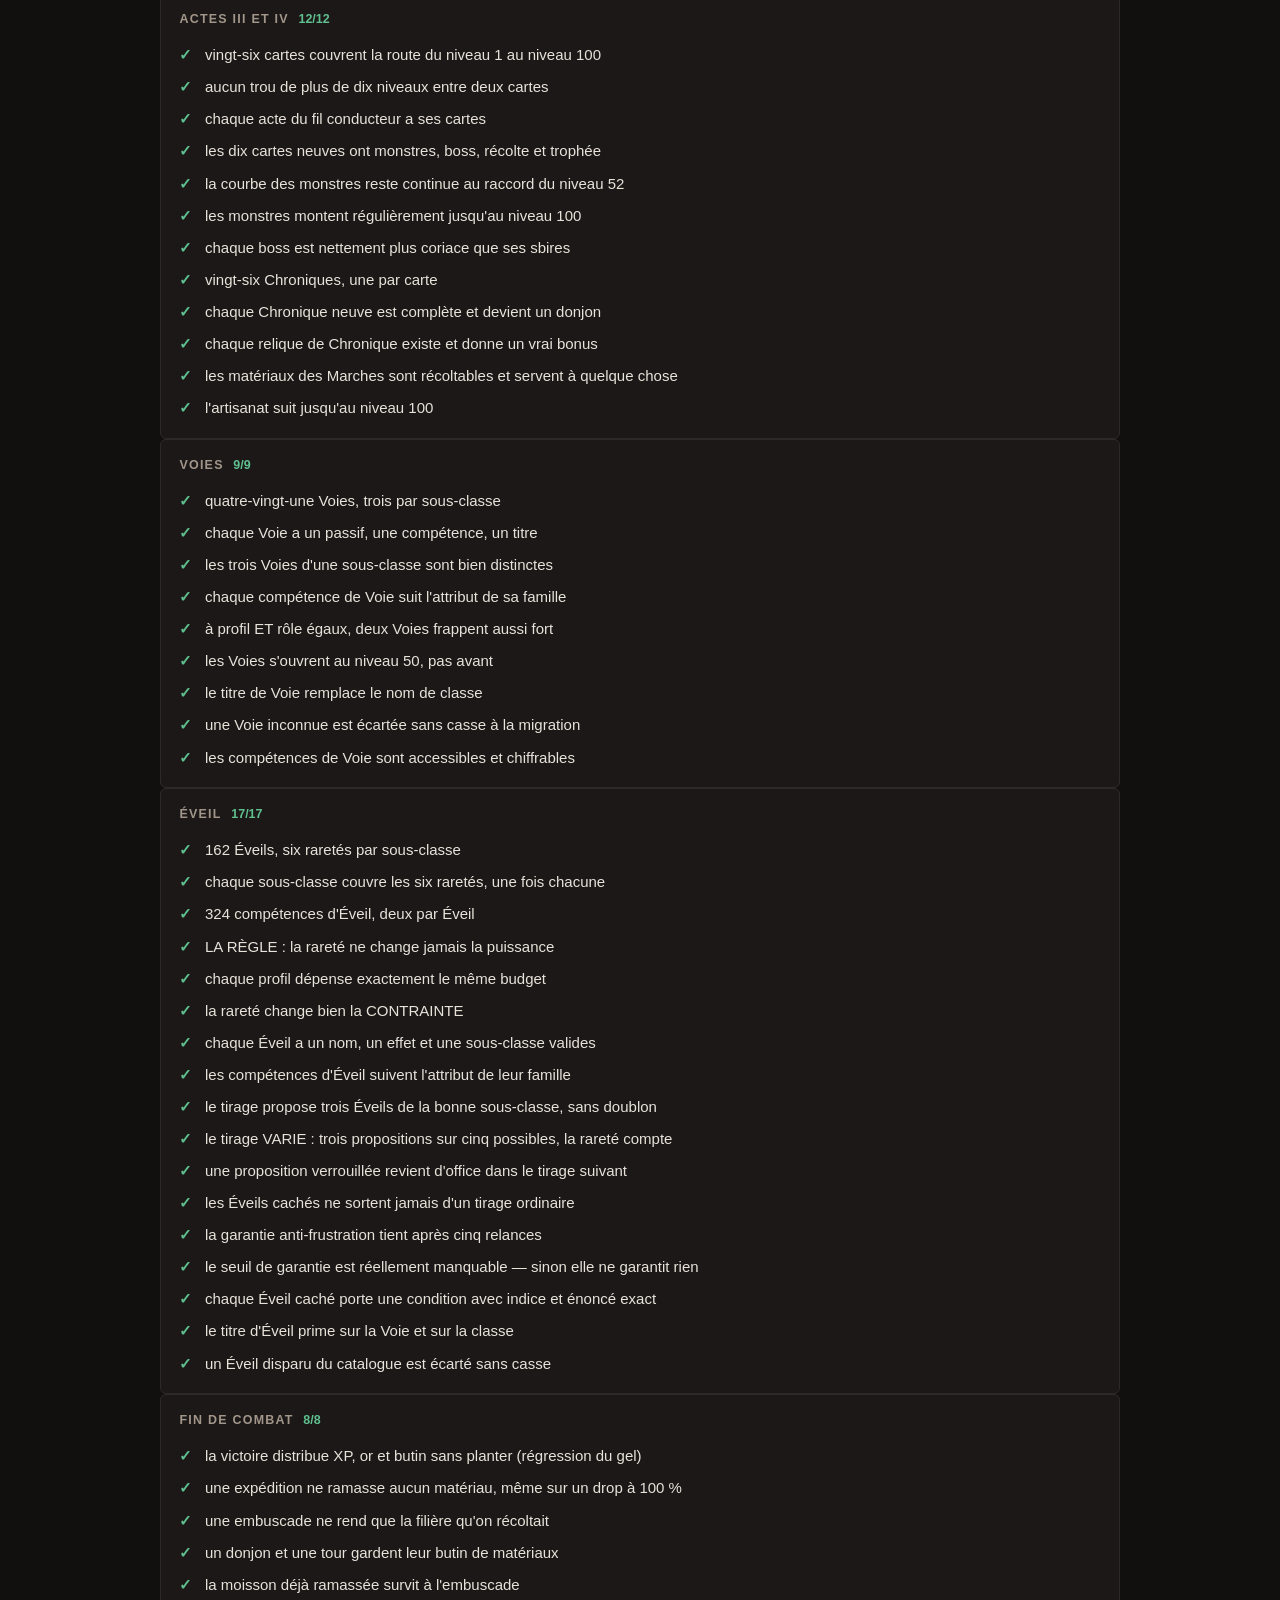
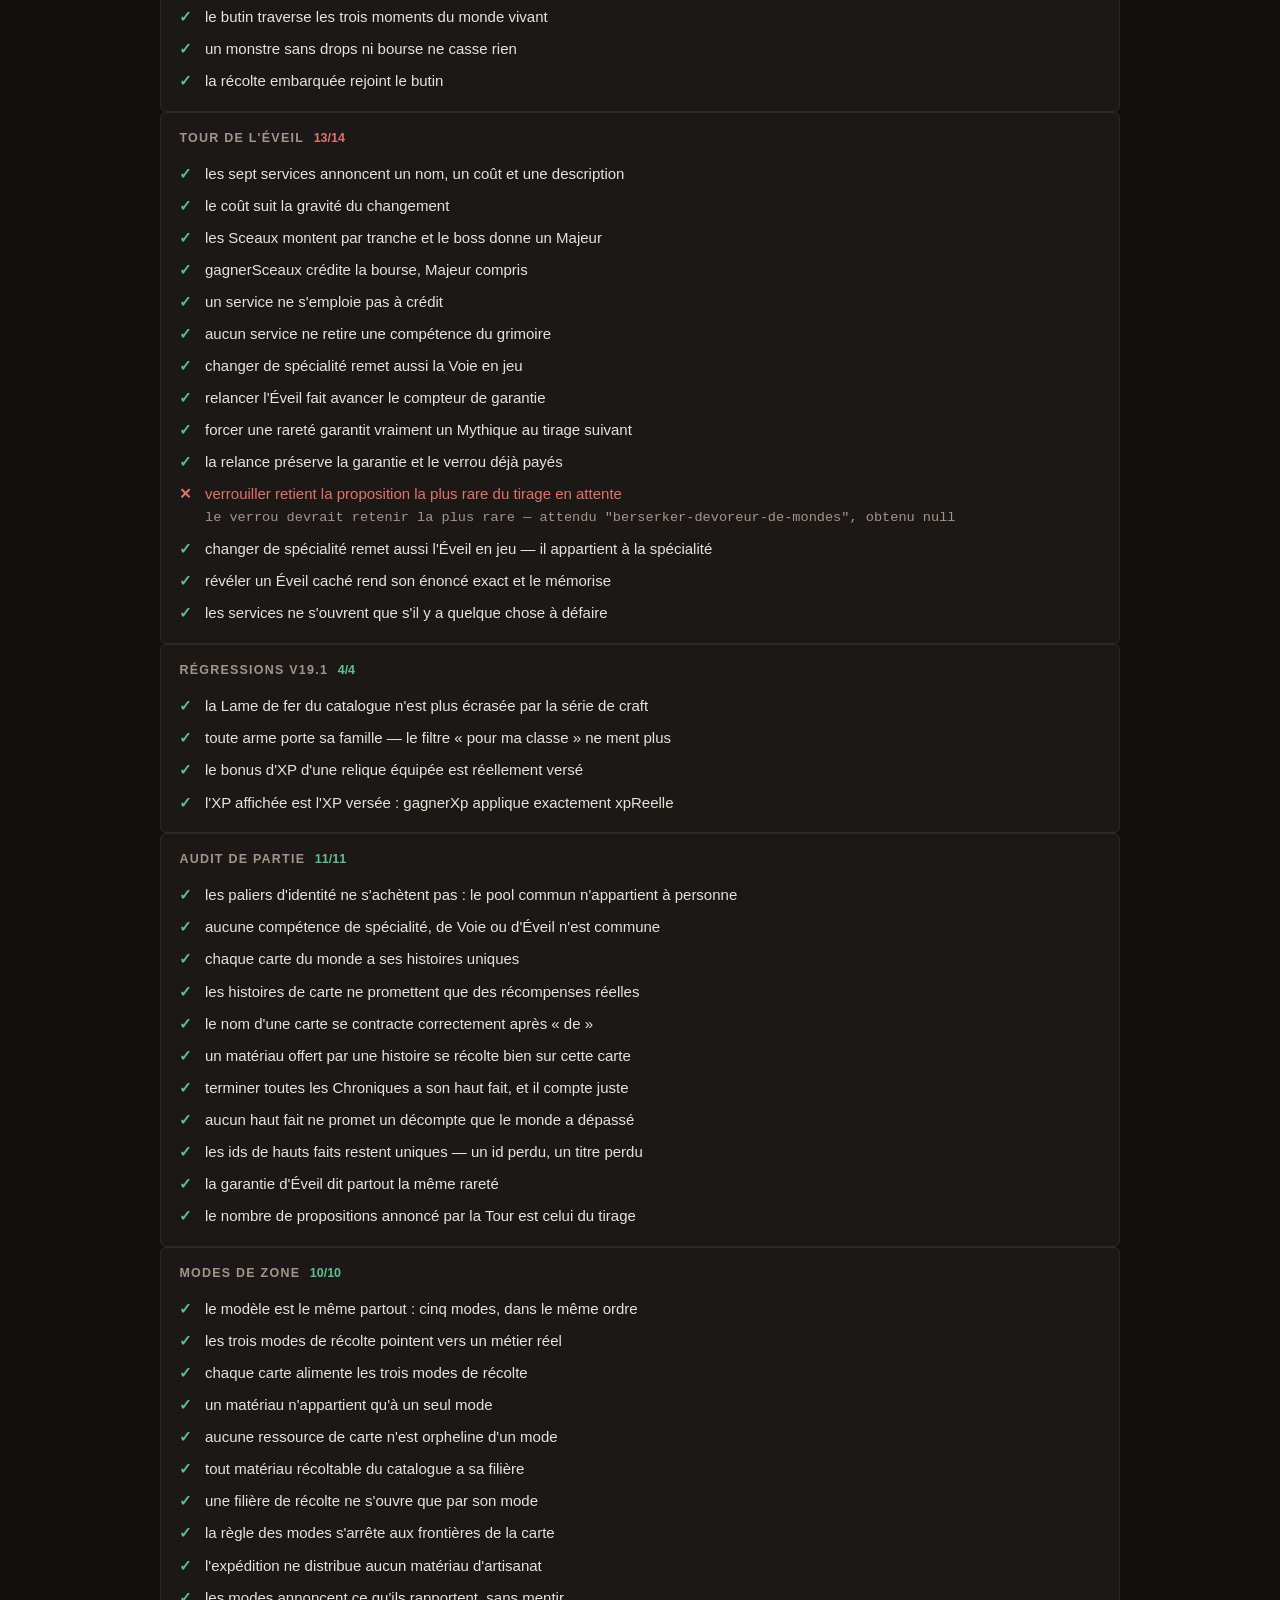
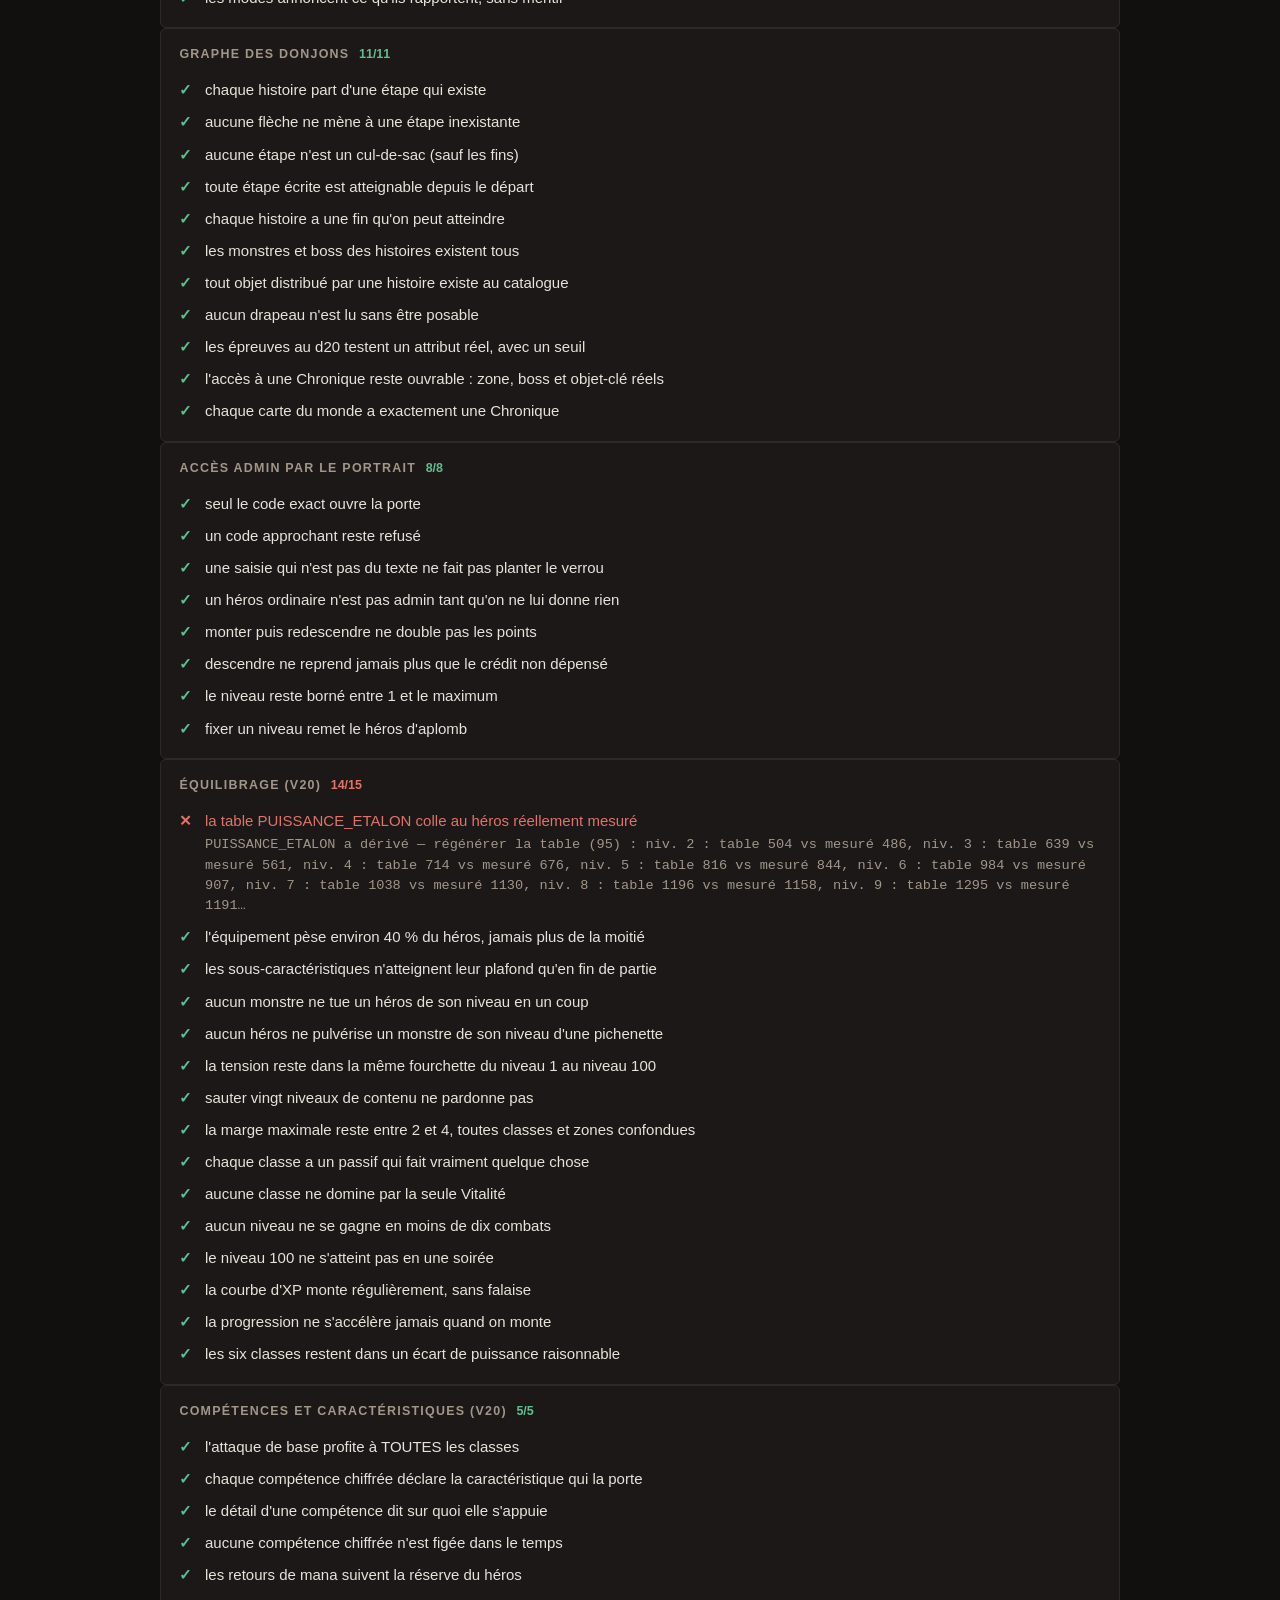
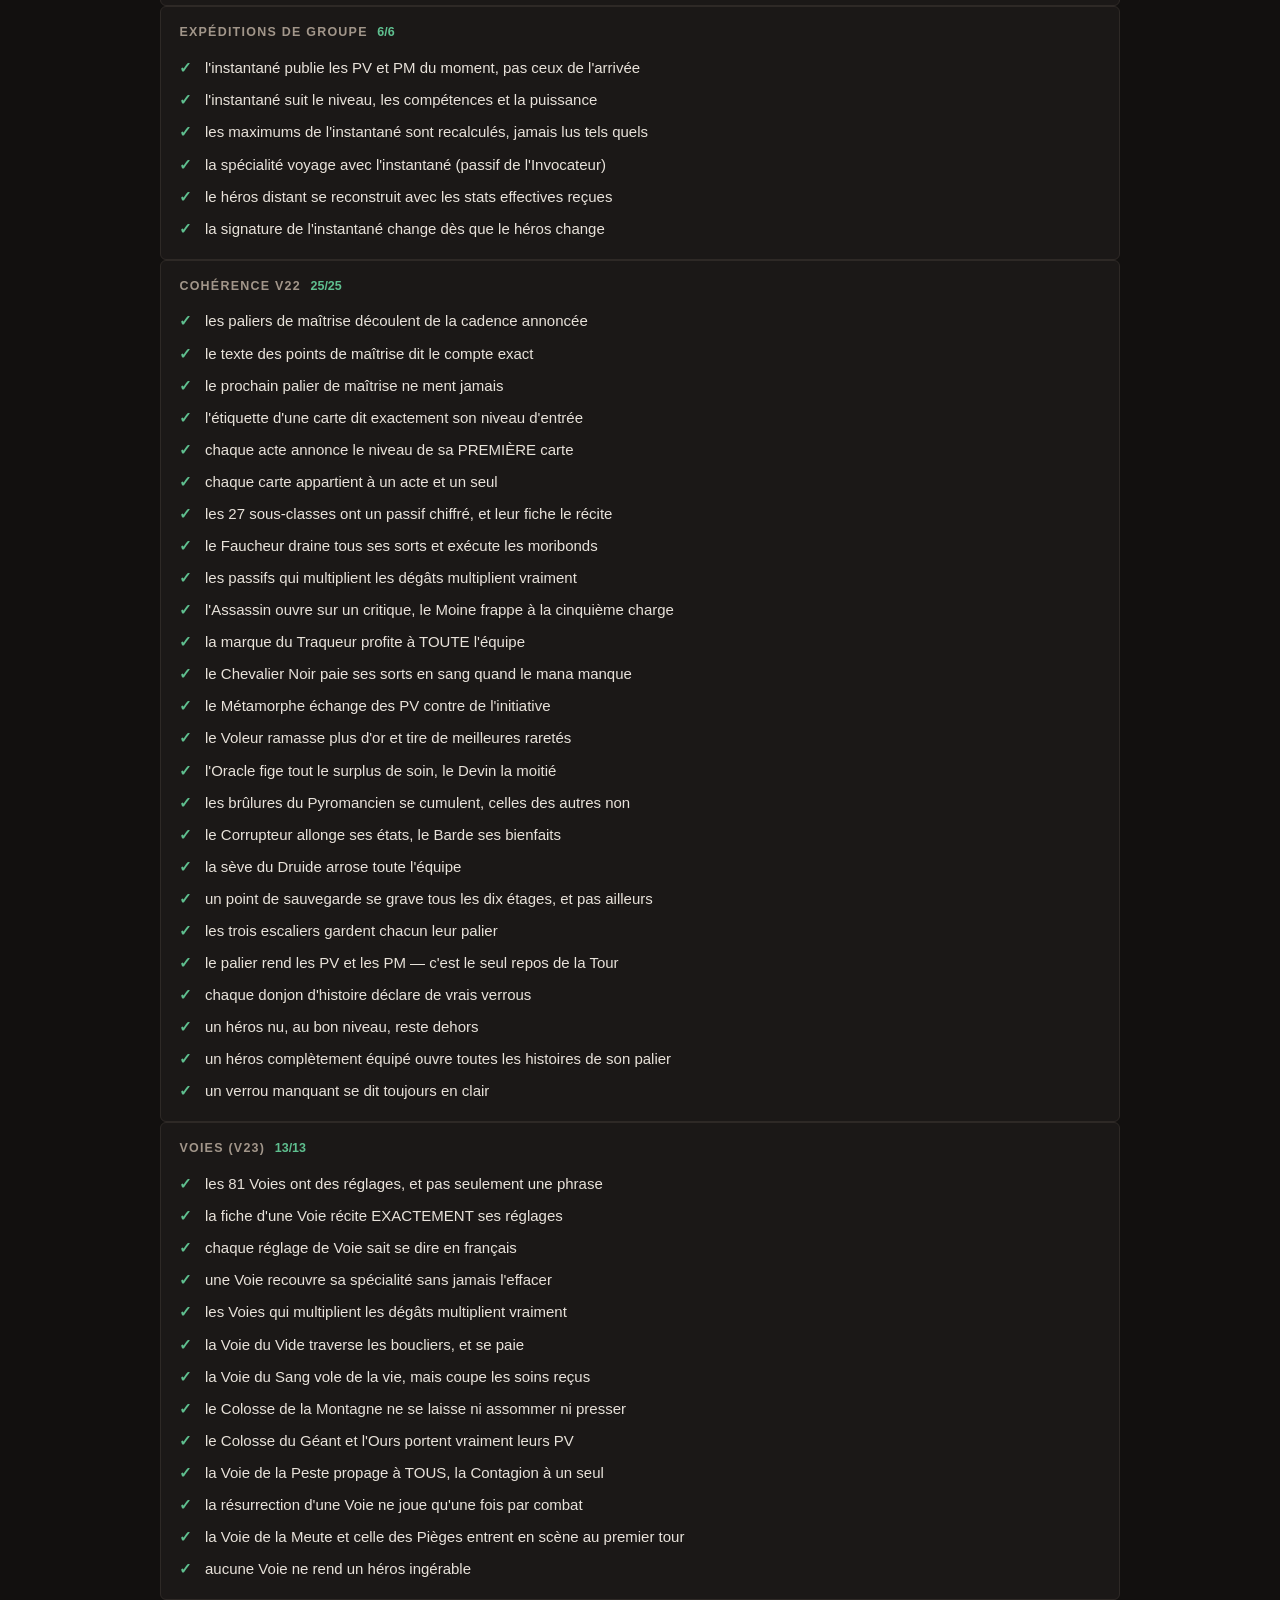
==== commit 16e02ed9: "Brancher les quatre-vingt-un passifs de Voie, et déployer La v22 avait branché les vingt-sept passif" ====
--- a/tests.html
+++ b/tests.html
@@ -83,6 +83,7 @@
   <script src="js/data/sous-classes.js"></script>
   <script src="js/data/passifs.js"></script>
   <script src="js/data/voies.js"></script>
+  <script src="js/data/voies-passifs.js"></script>
   <script src="js/data/eveils.js"></script>
   <script src="js/data/tour-eveil.js"></script>
   <script src="js/data/meta.js"></script>
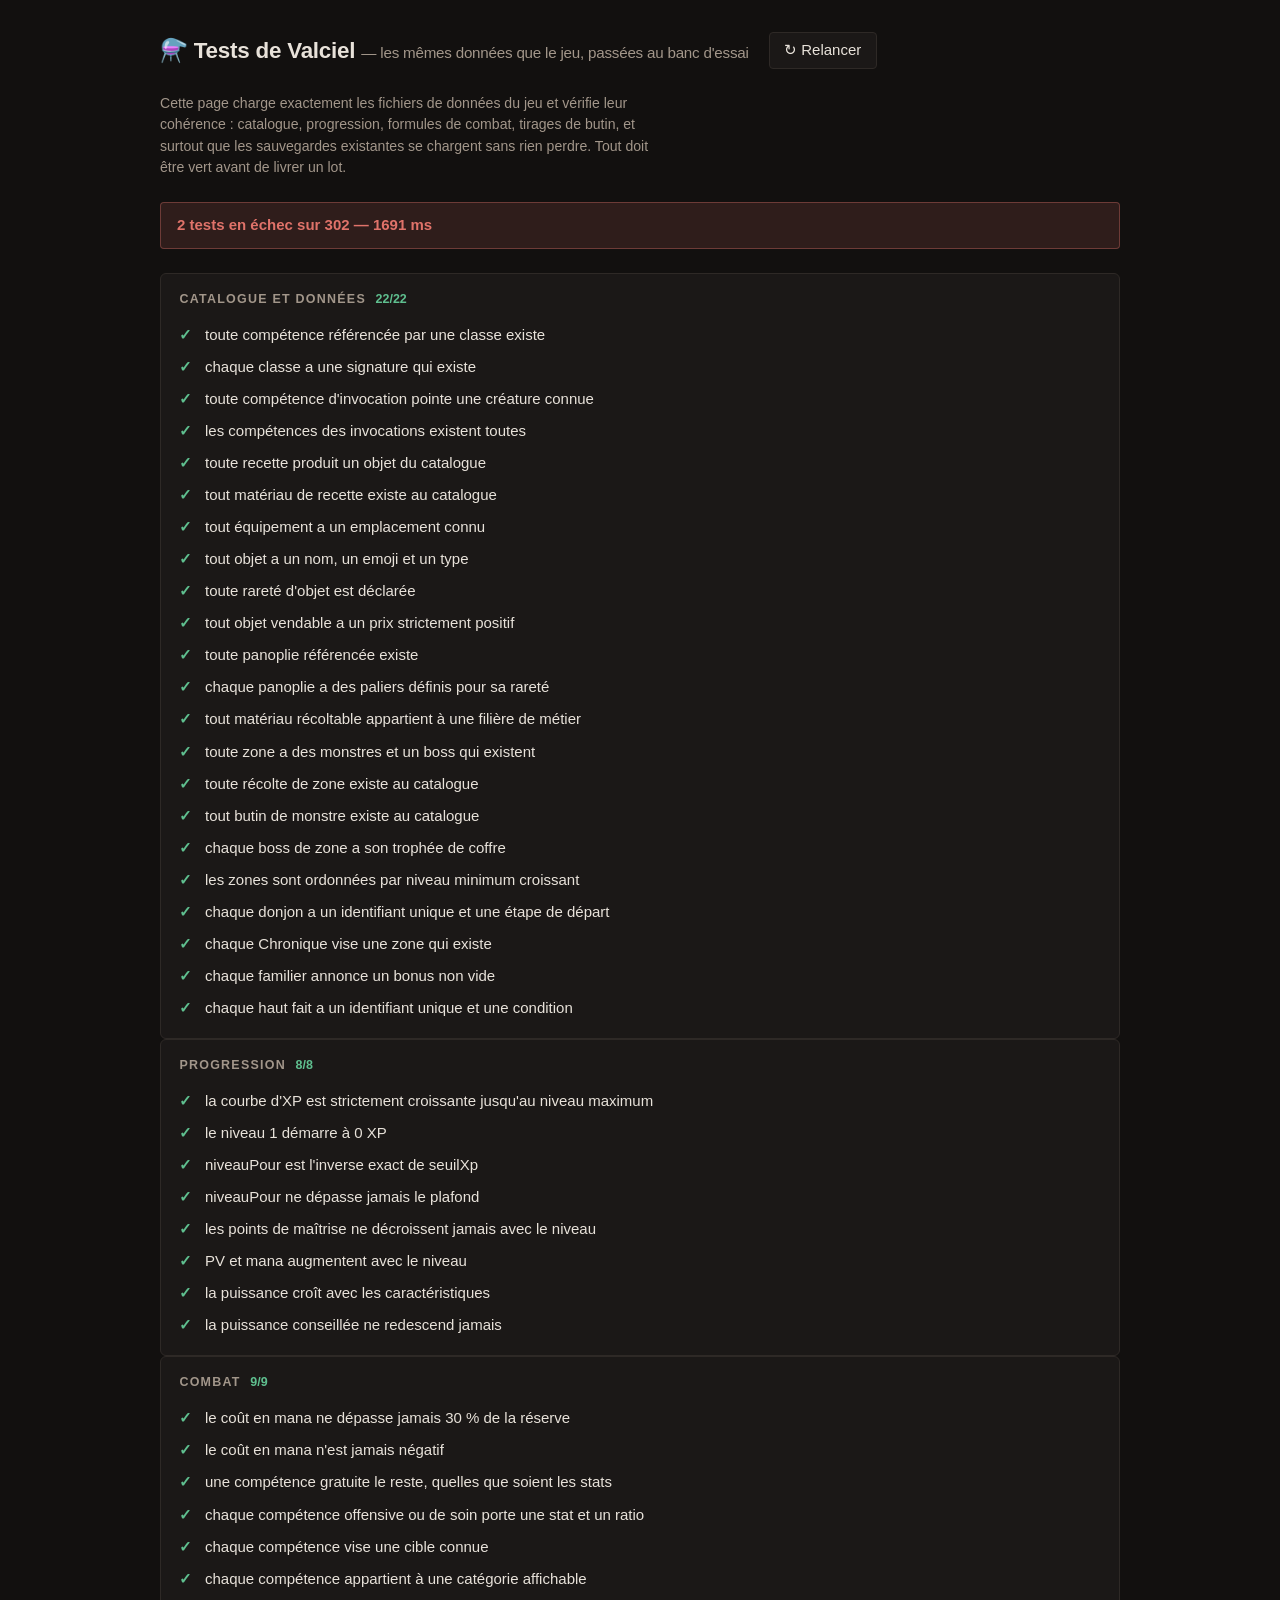
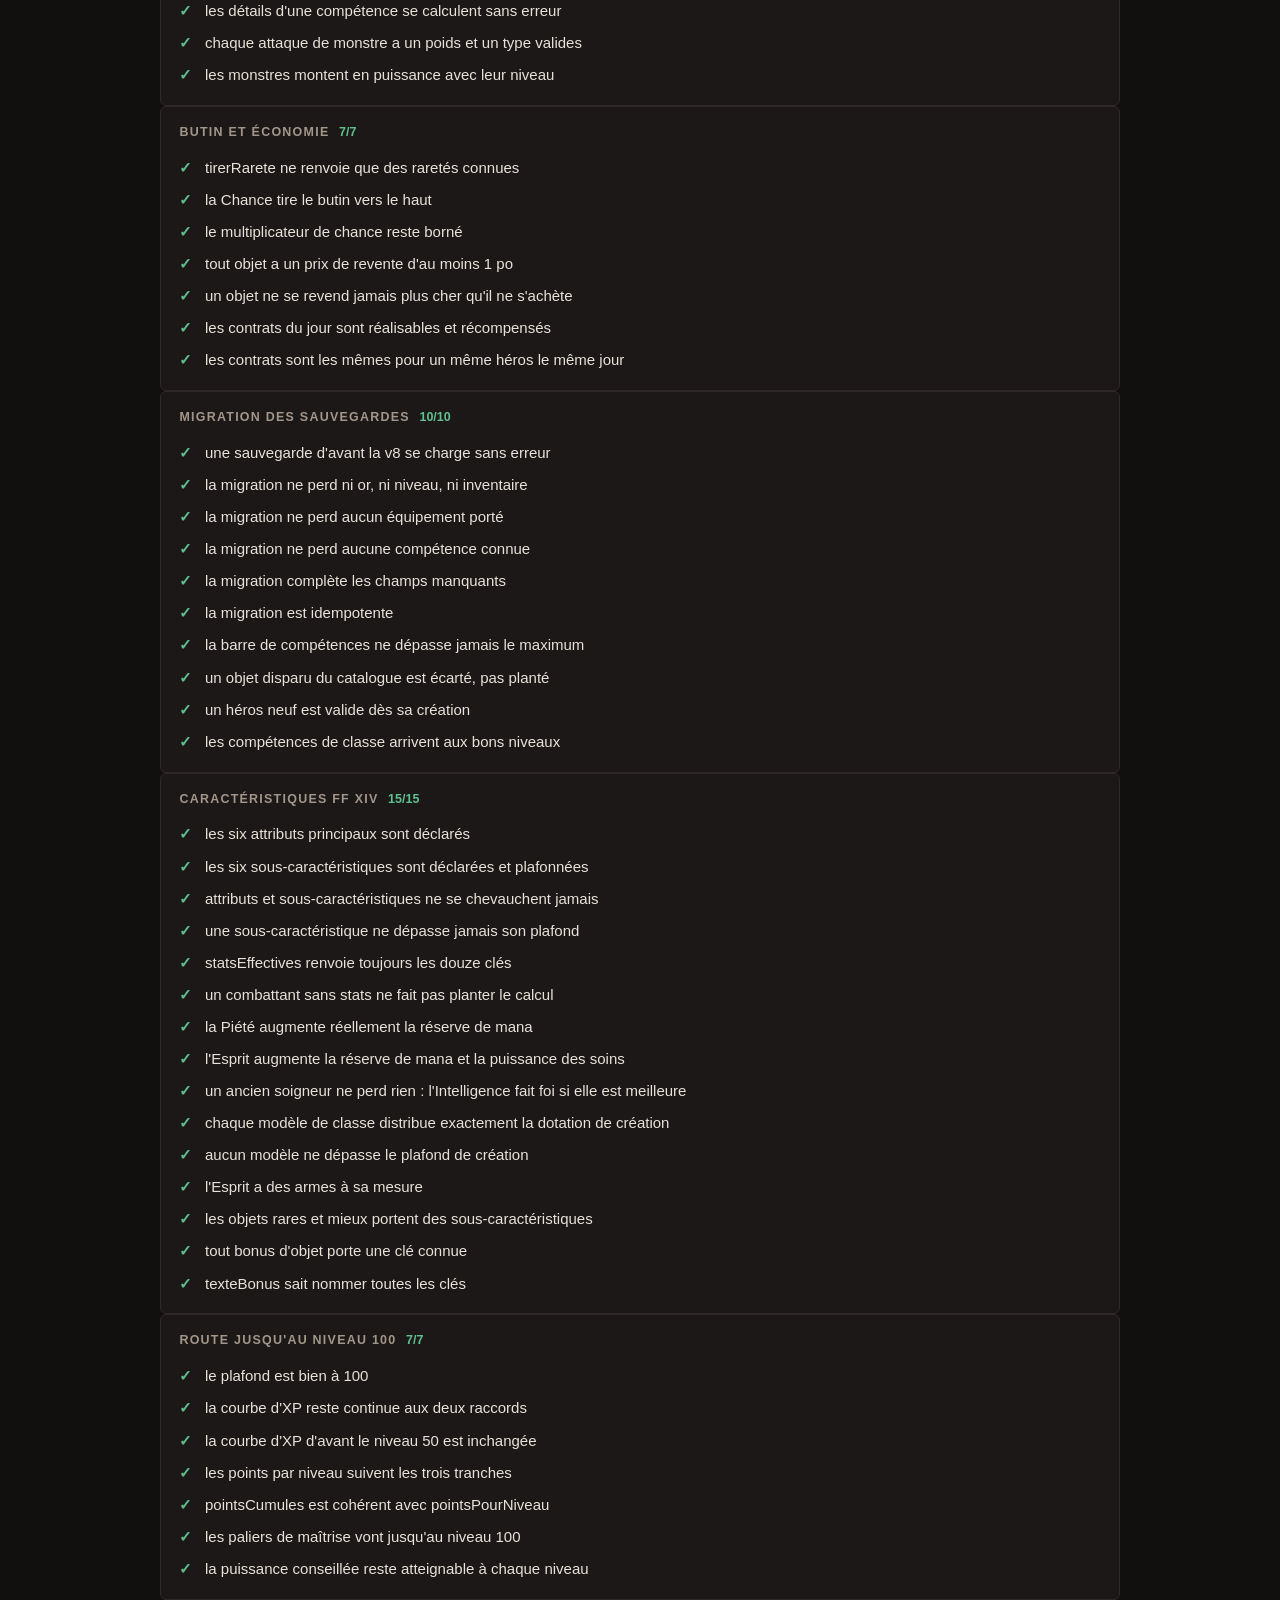
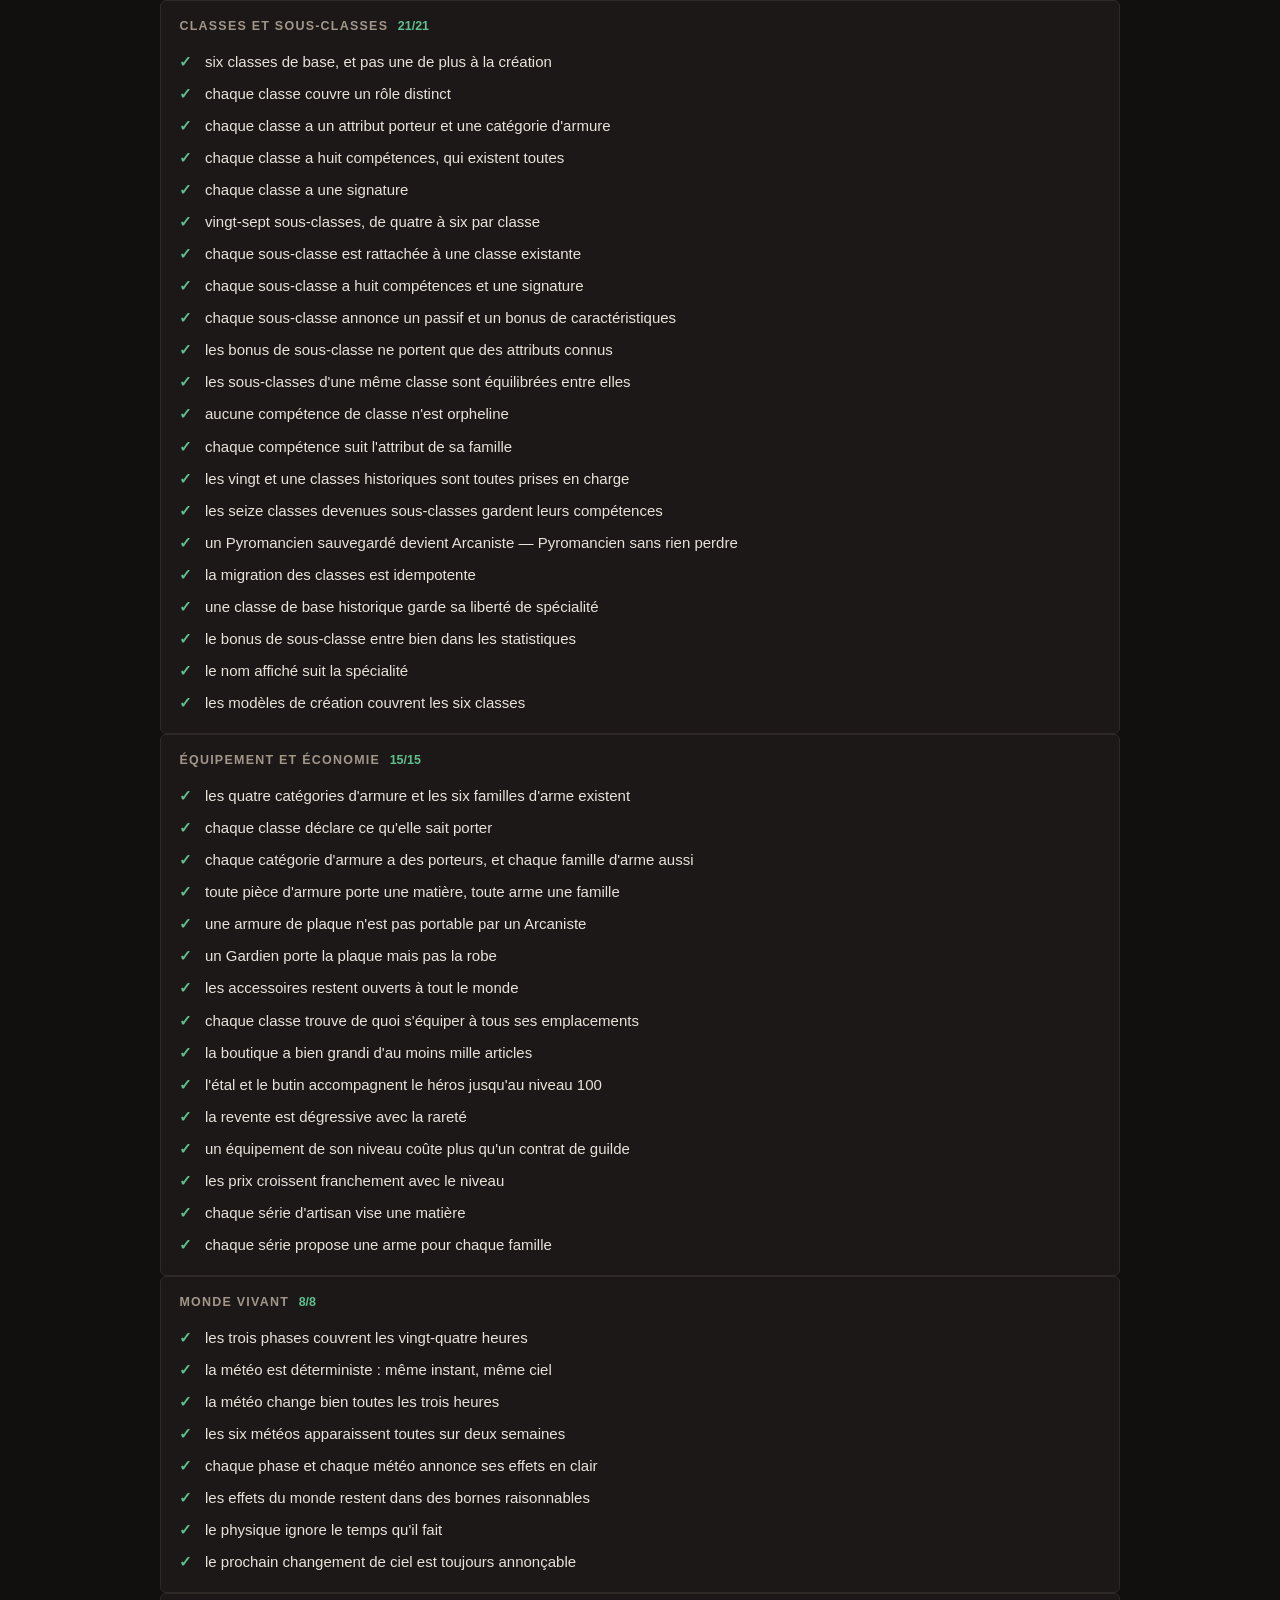
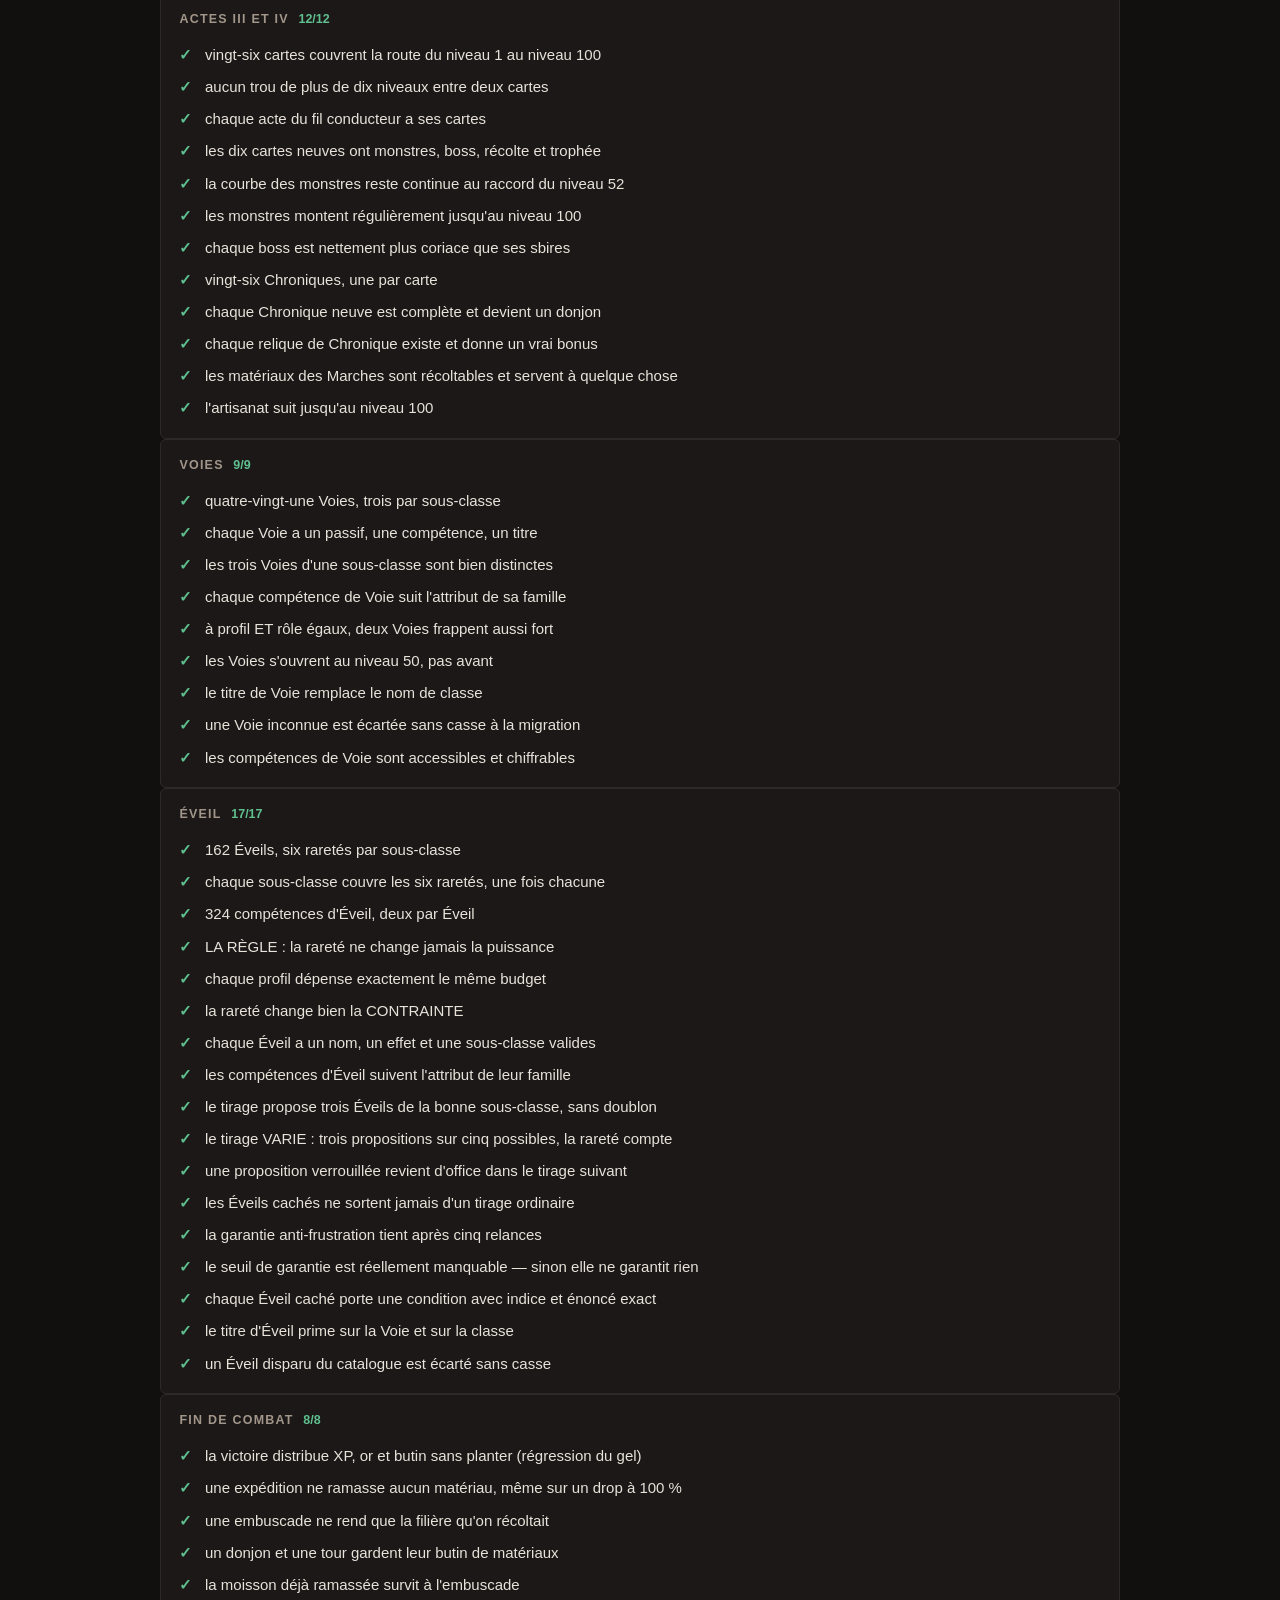
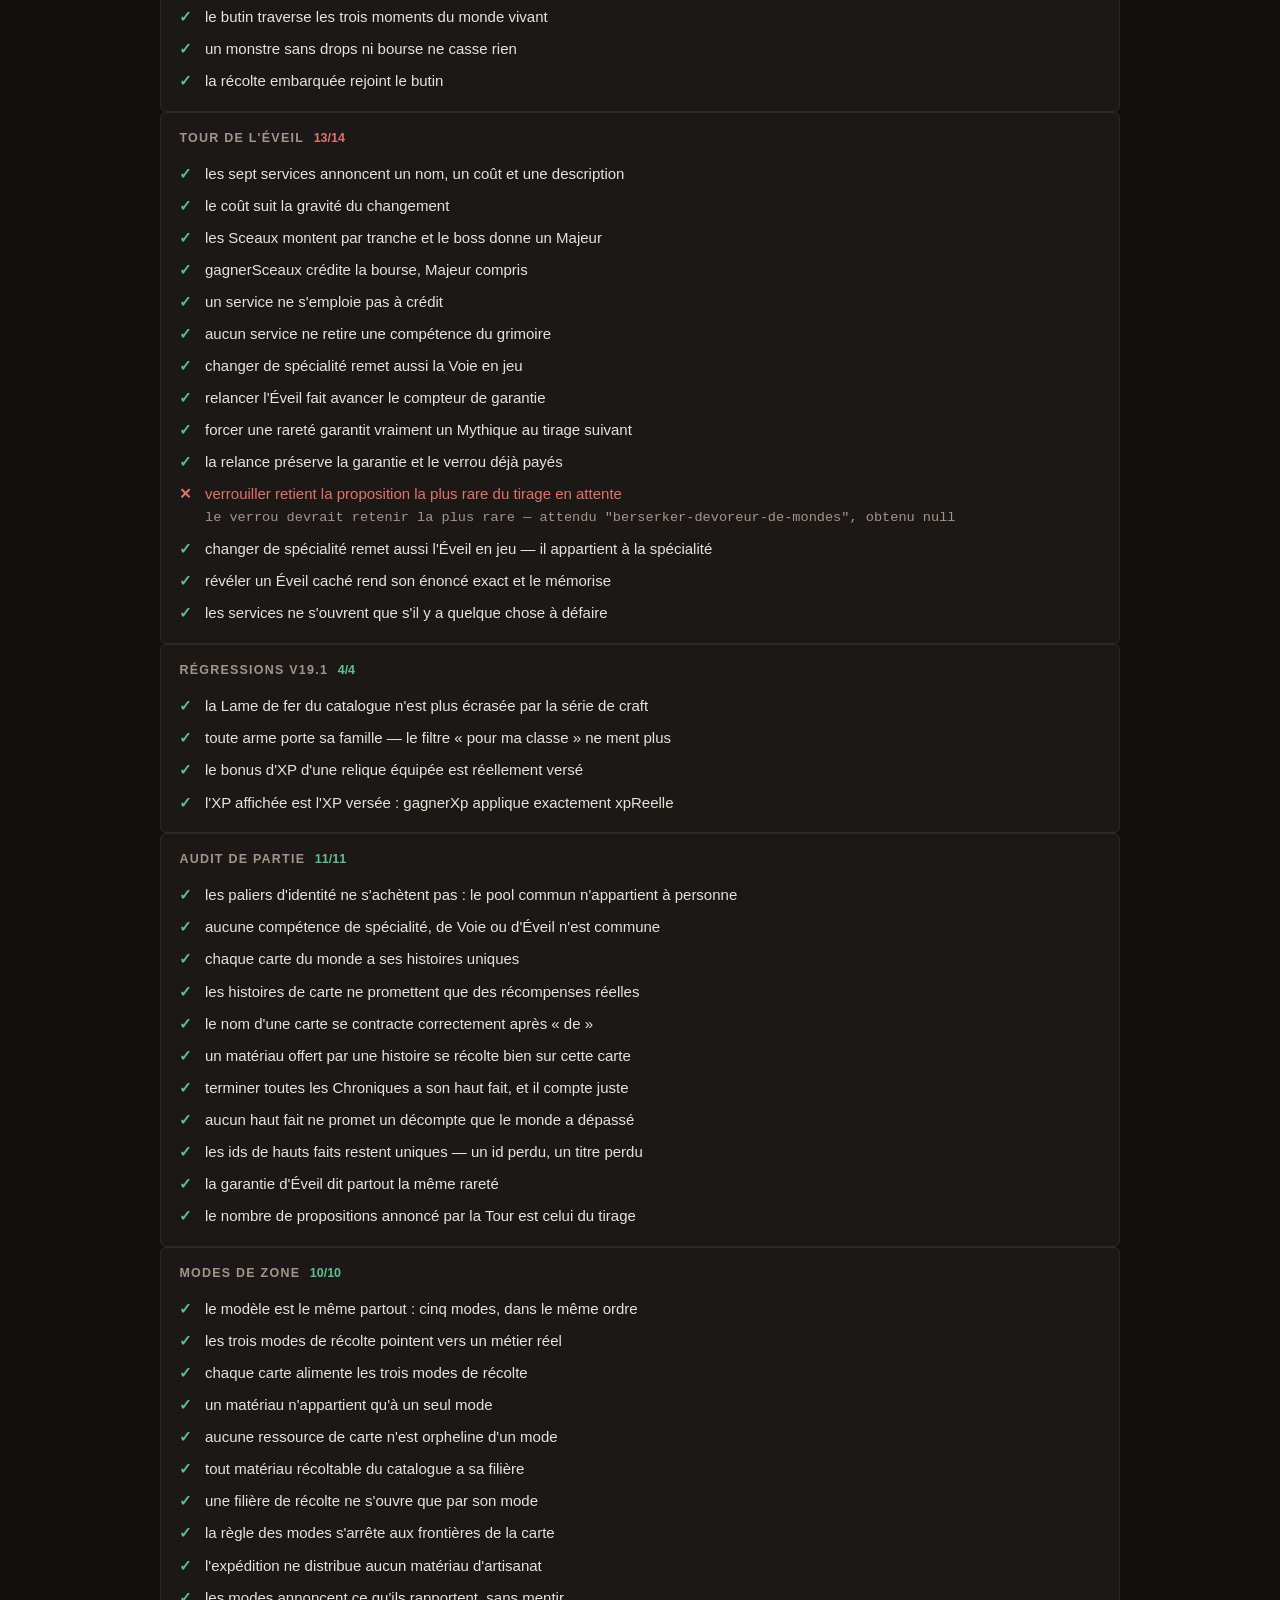
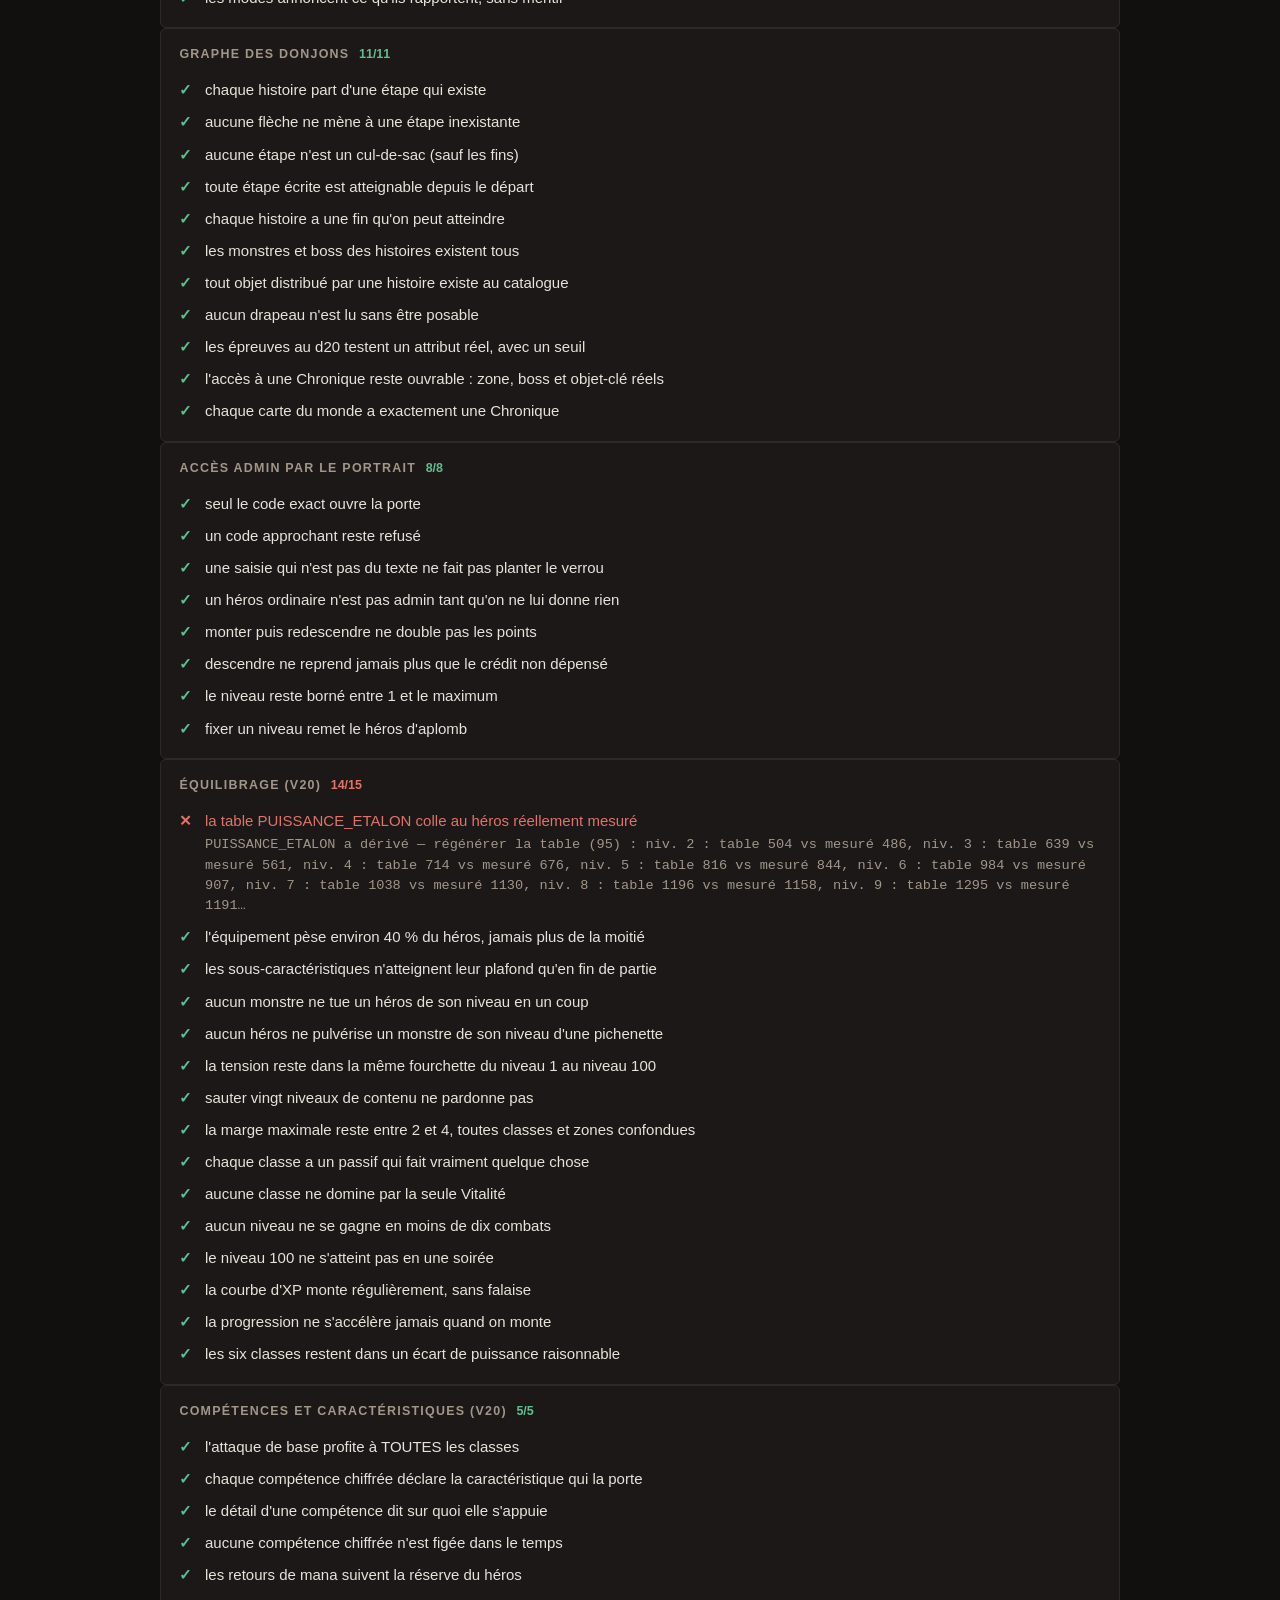
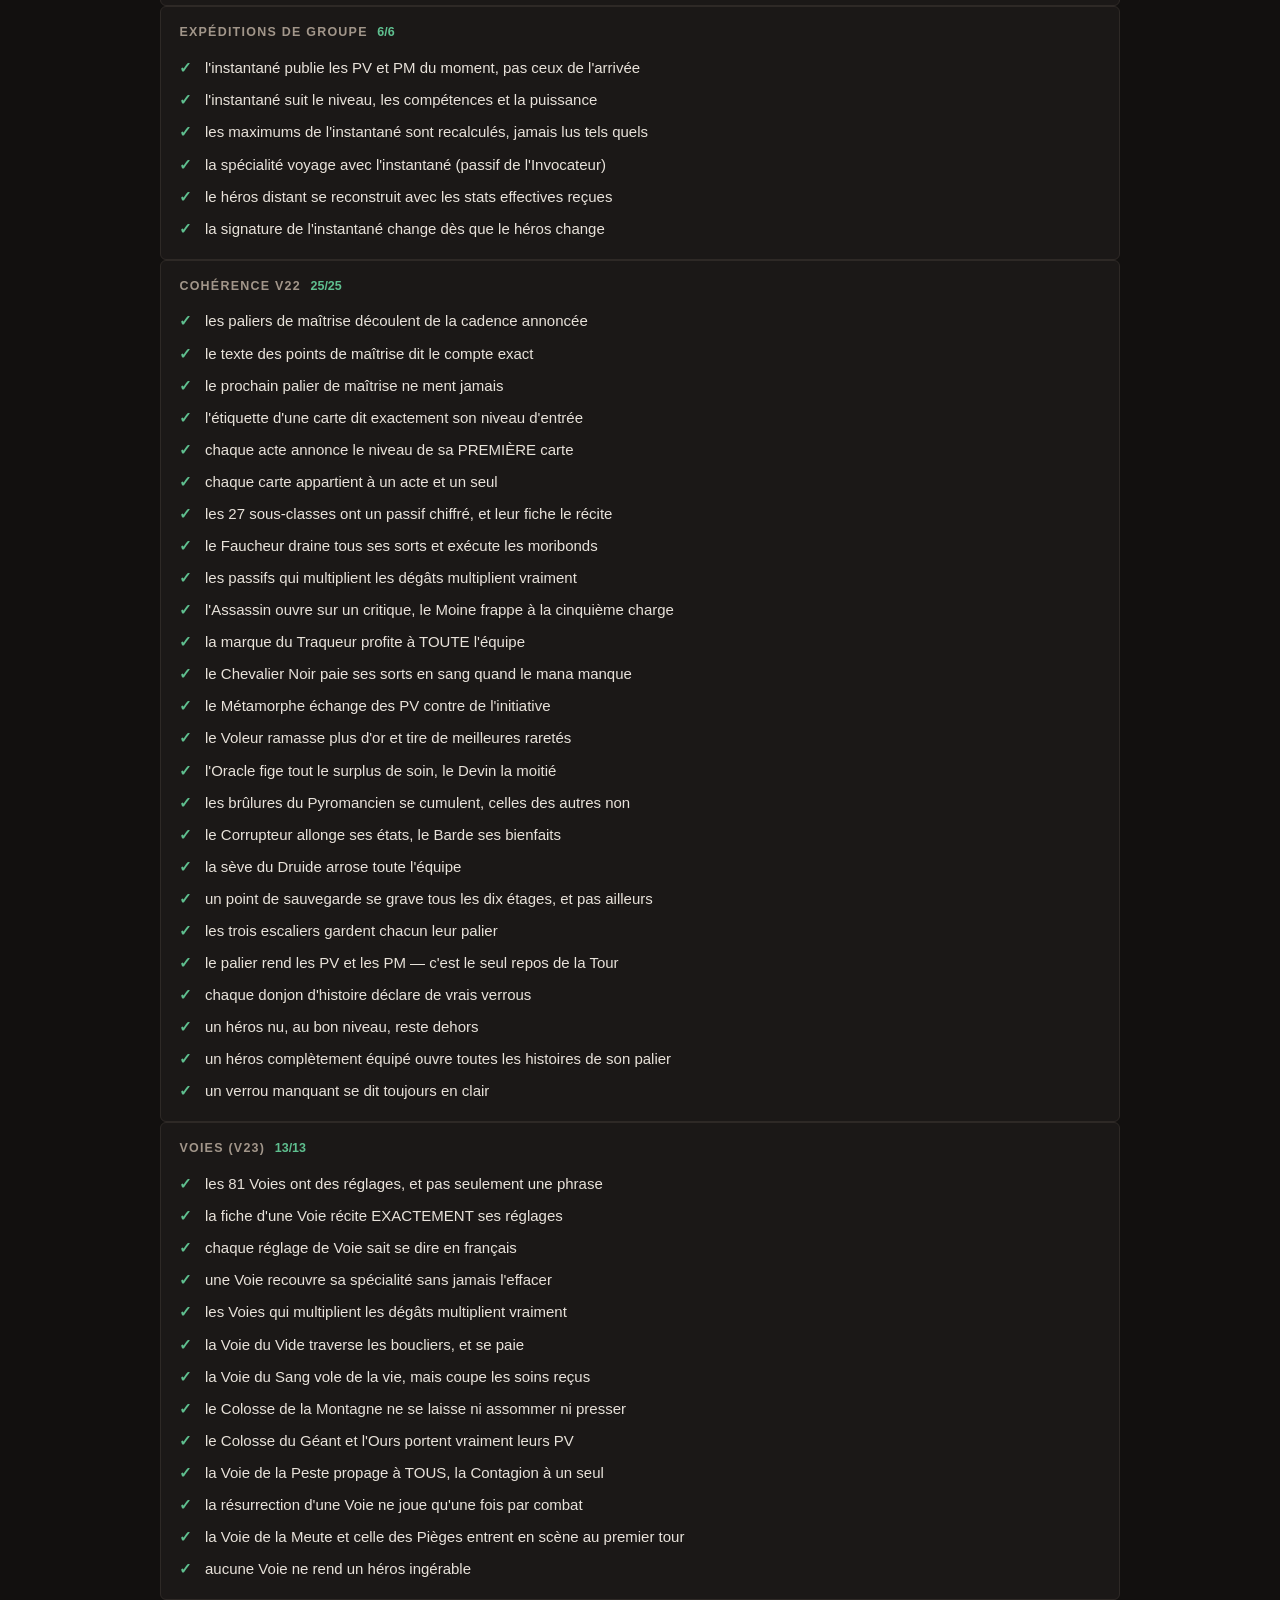
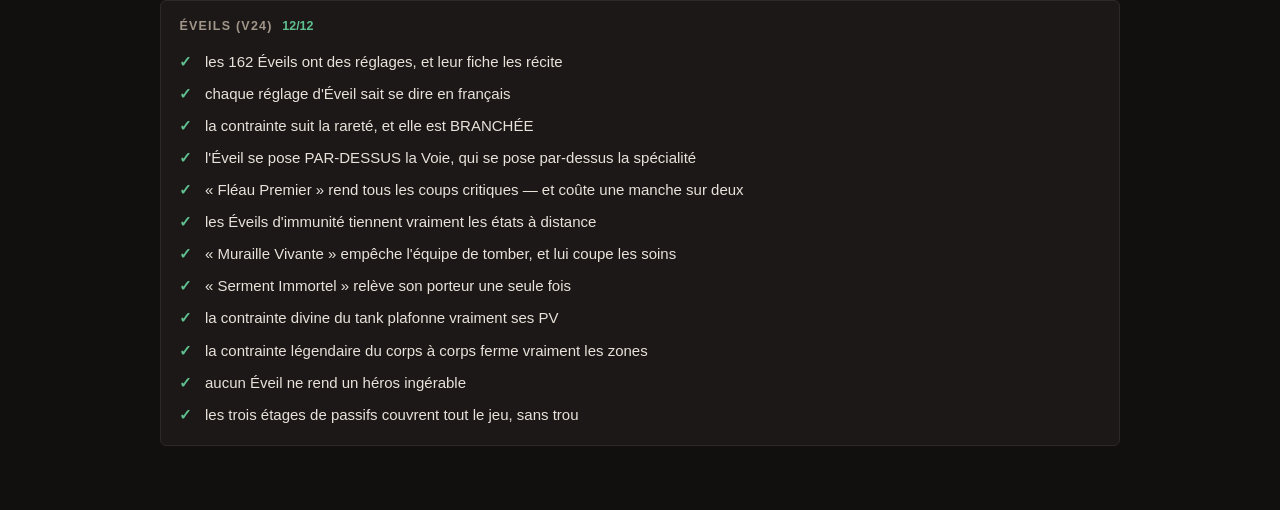
==== commit e4c5dbad: "Brancher les 162 Éveils et leurs 20 contraintes : plus une promesse sans moteur Dernier étage du cha" ====
--- a/tests.html
+++ b/tests.html
@@ -85,6 +85,7 @@
   <script src="js/data/voies.js"></script>
   <script src="js/data/voies-passifs.js"></script>
   <script src="js/data/eveils.js"></script>
+  <script src="js/data/eveils-passifs.js"></script>
   <script src="js/data/tour-eveil.js"></script>
   <script src="js/data/meta.js"></script>
   <script src="js/data/progression.js"></script>
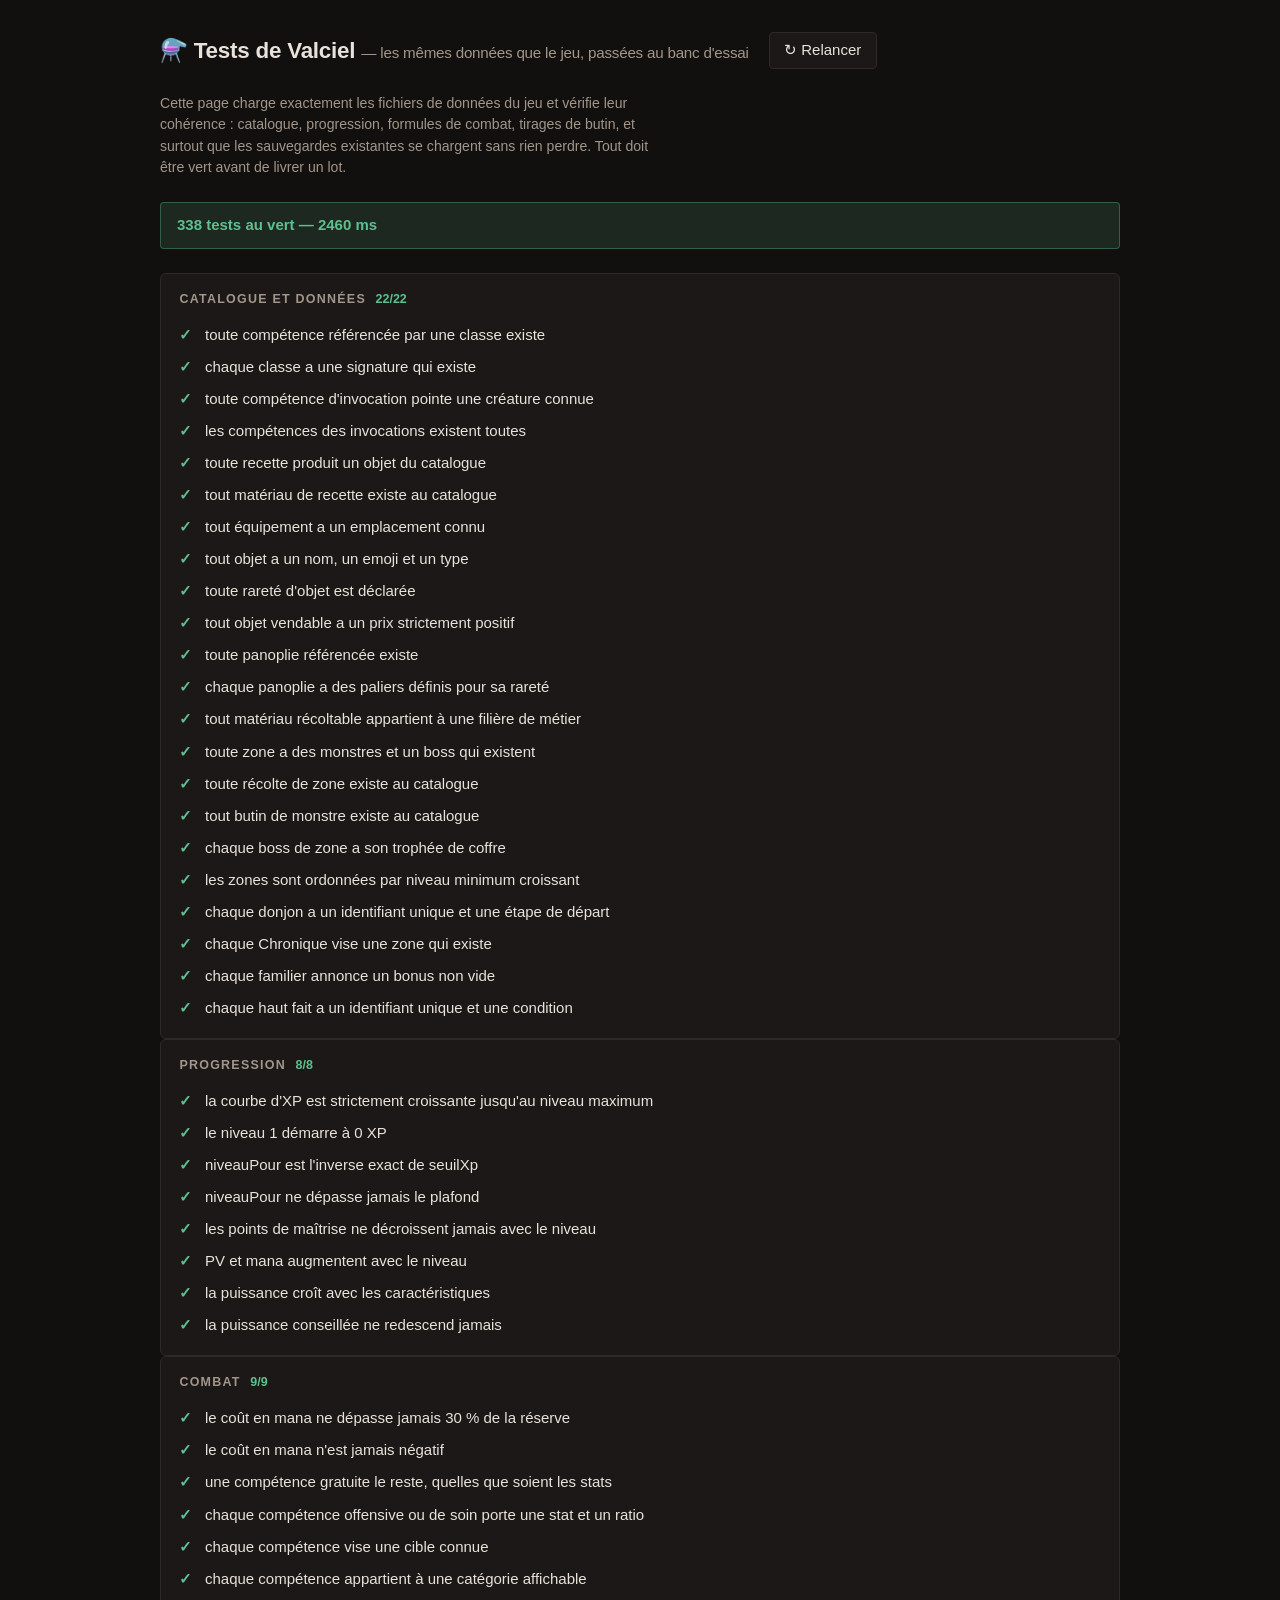
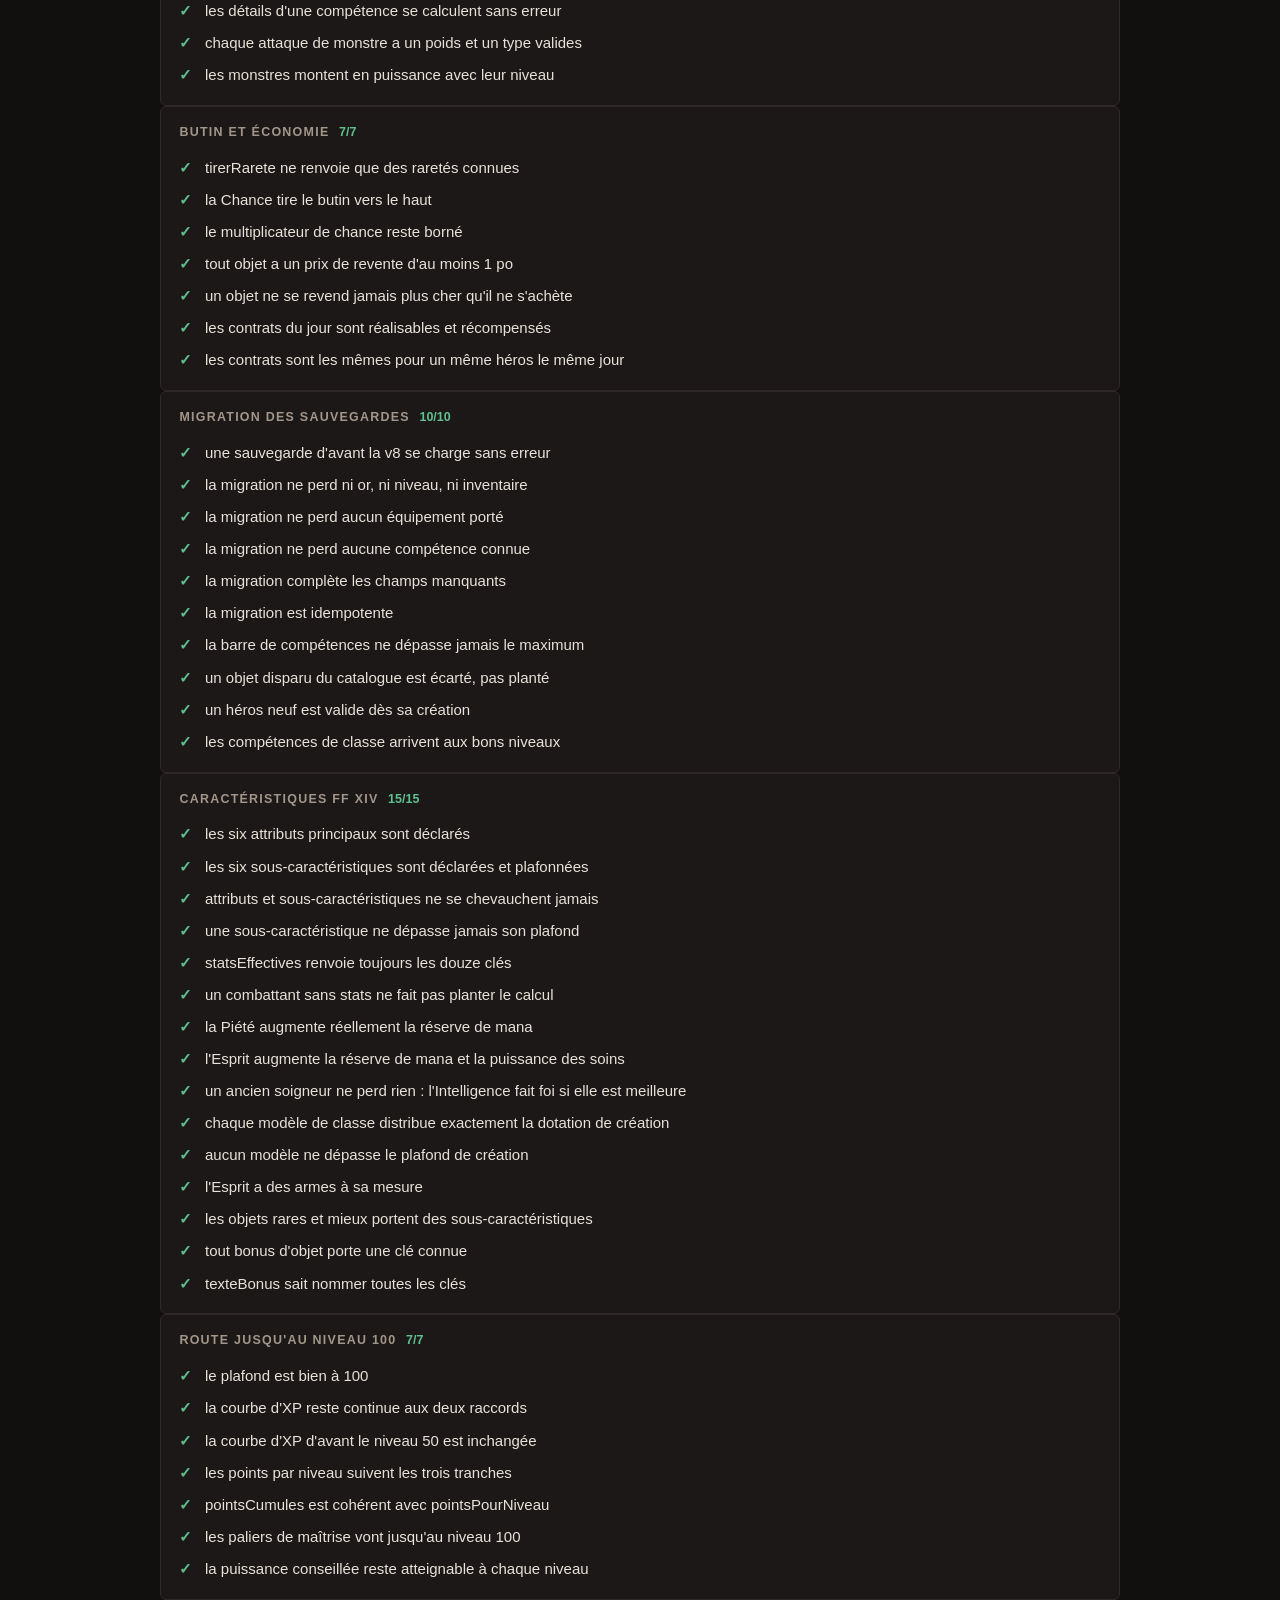
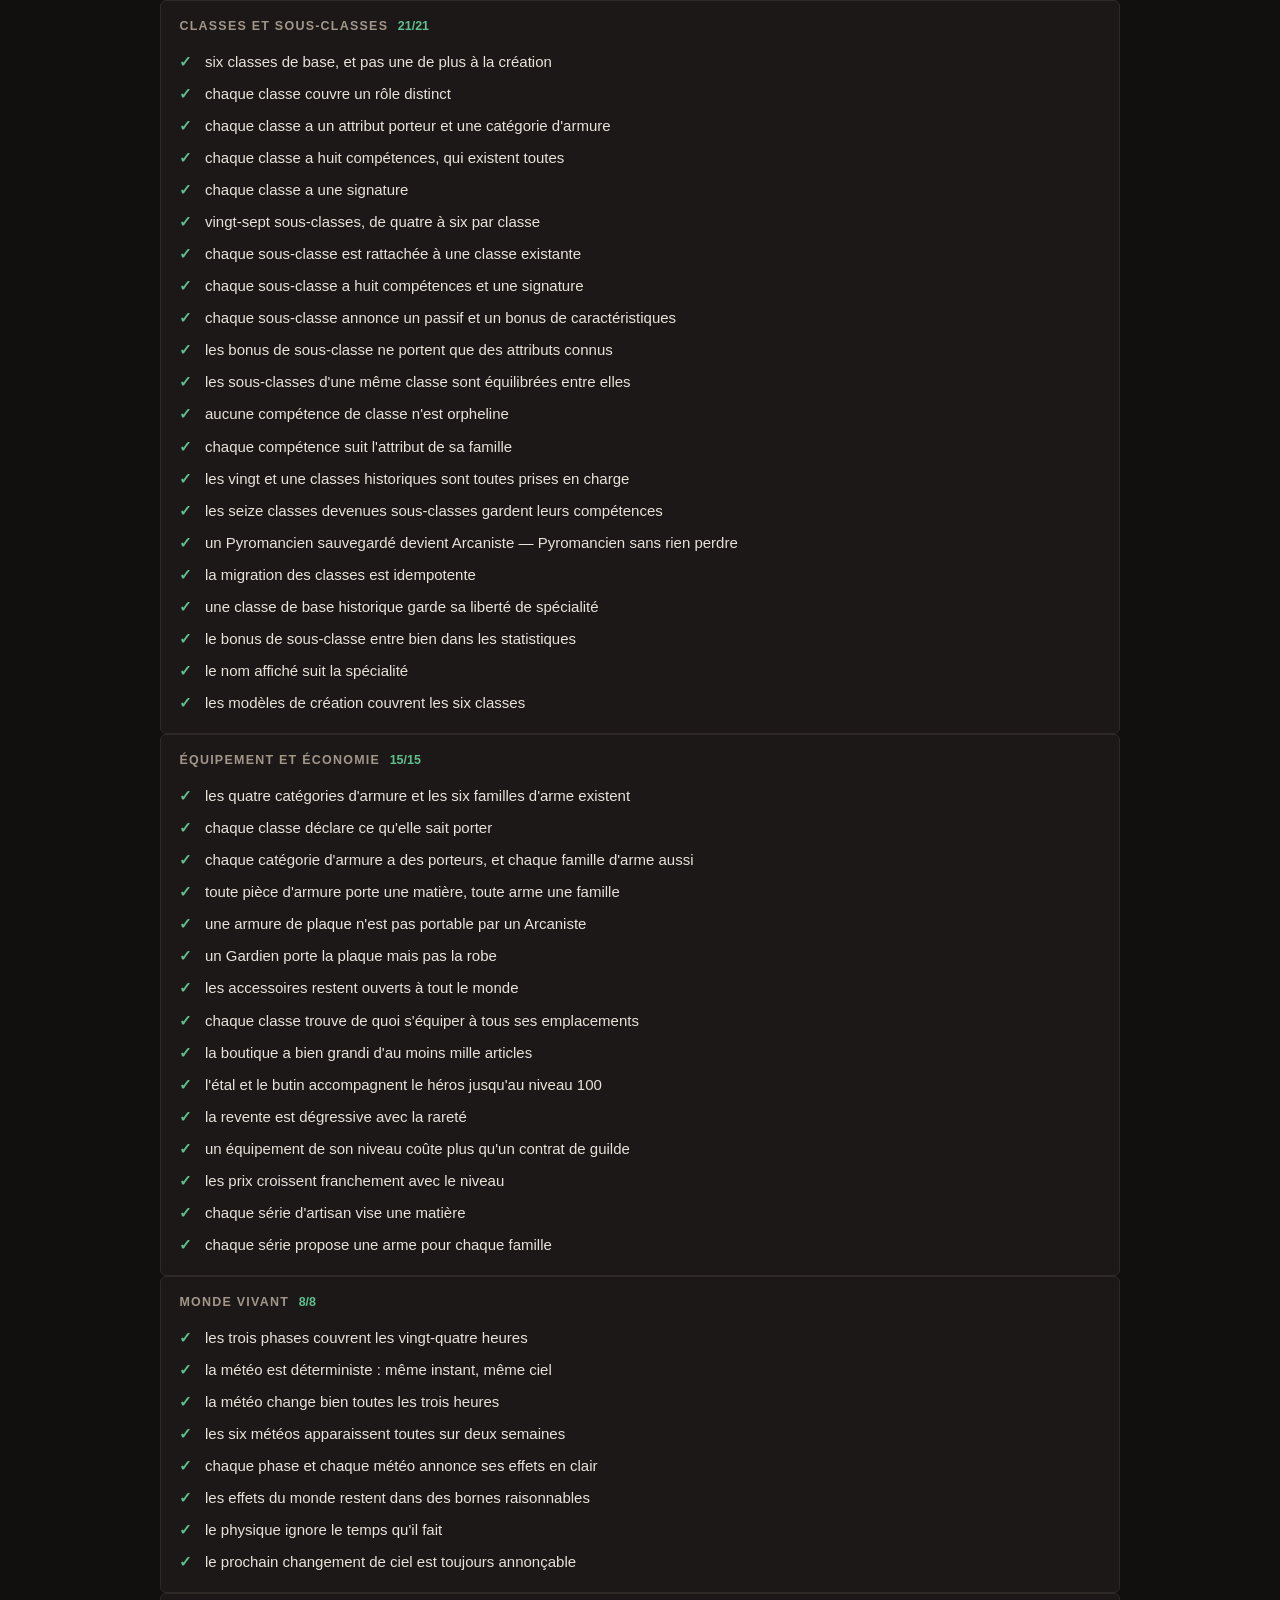
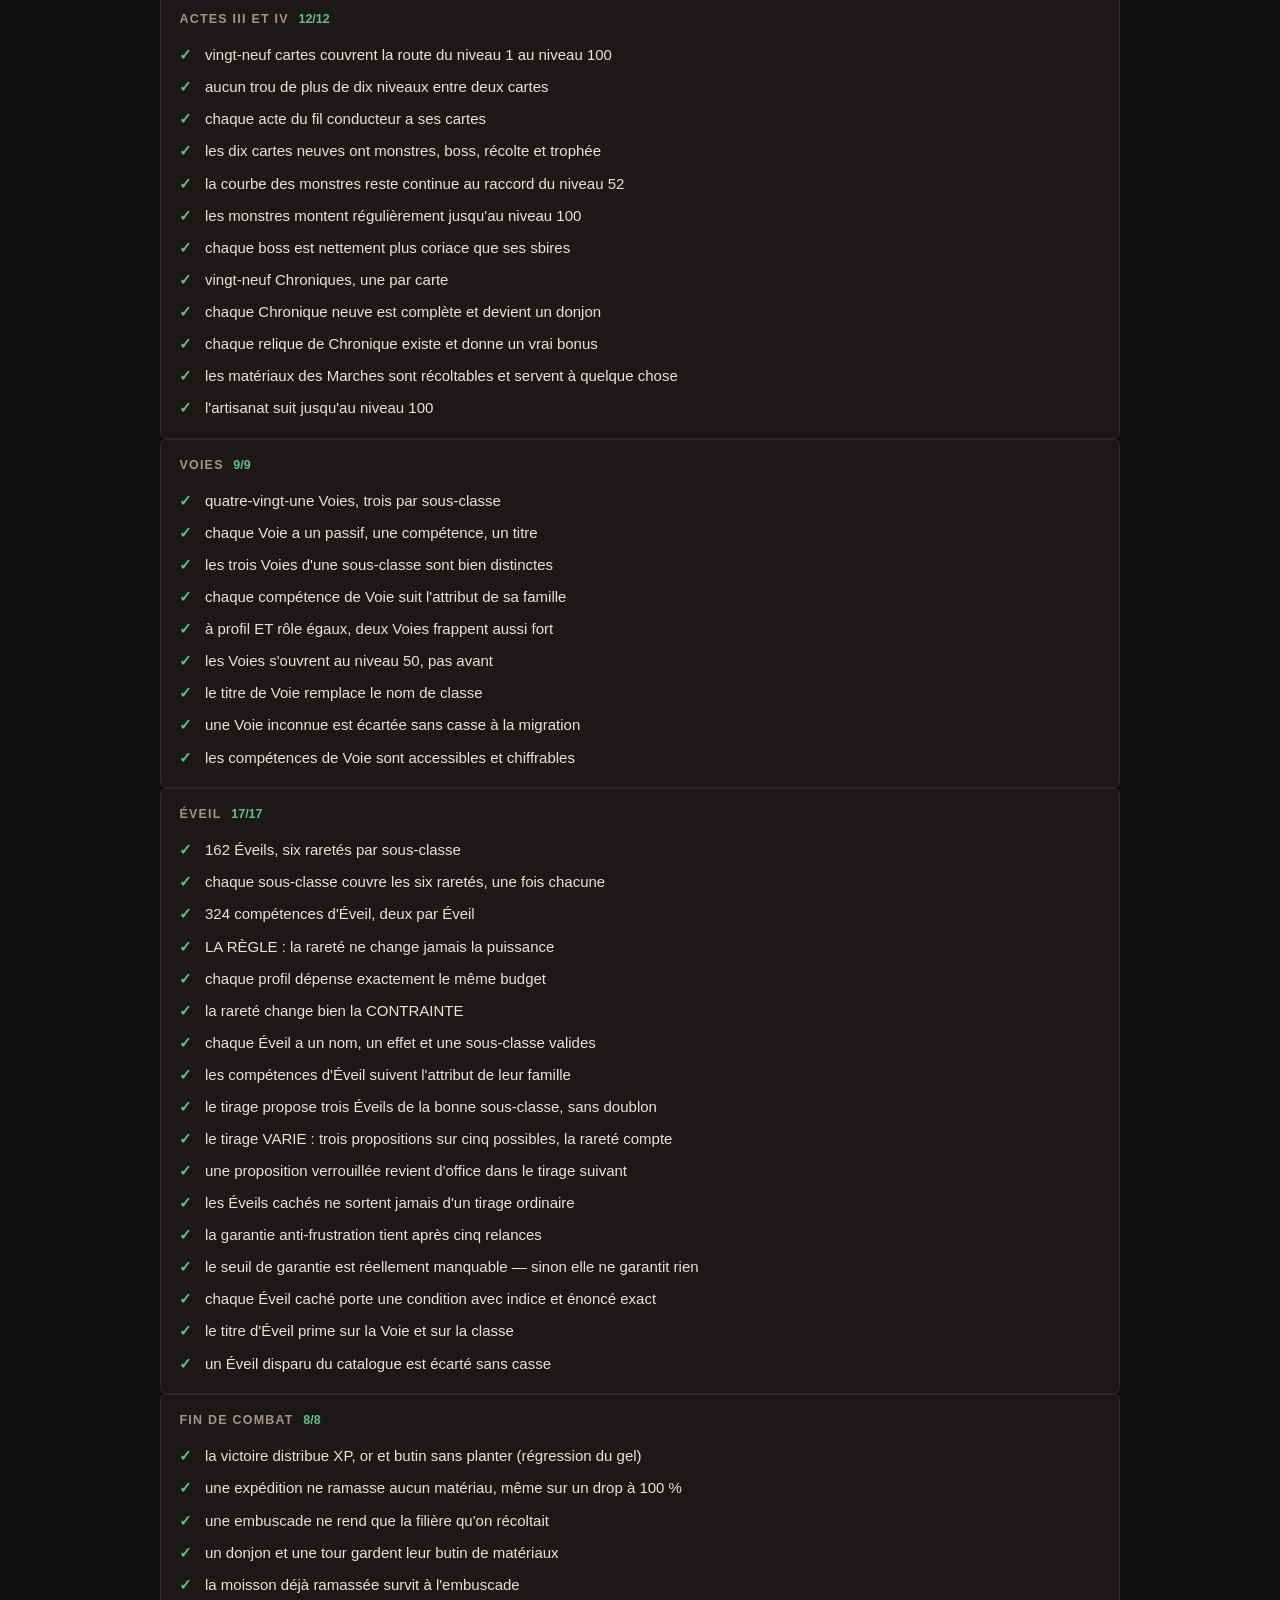
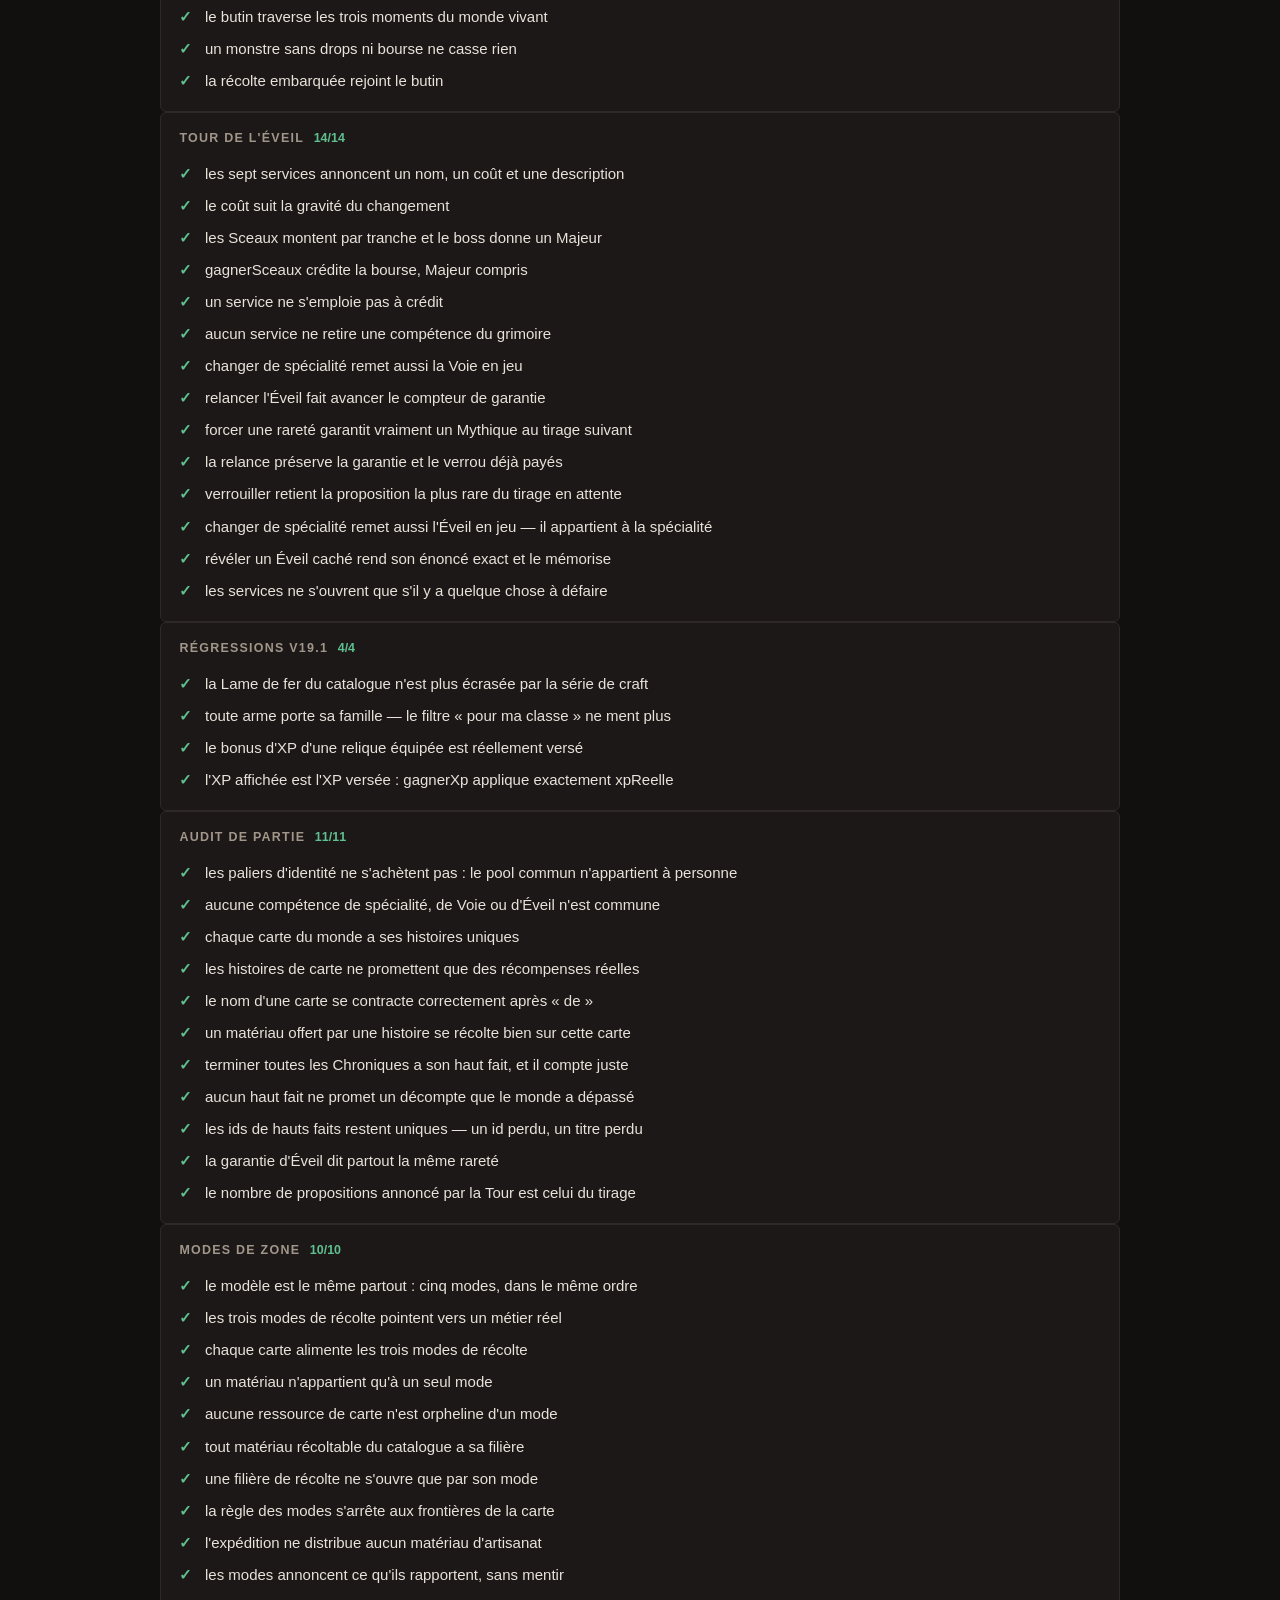
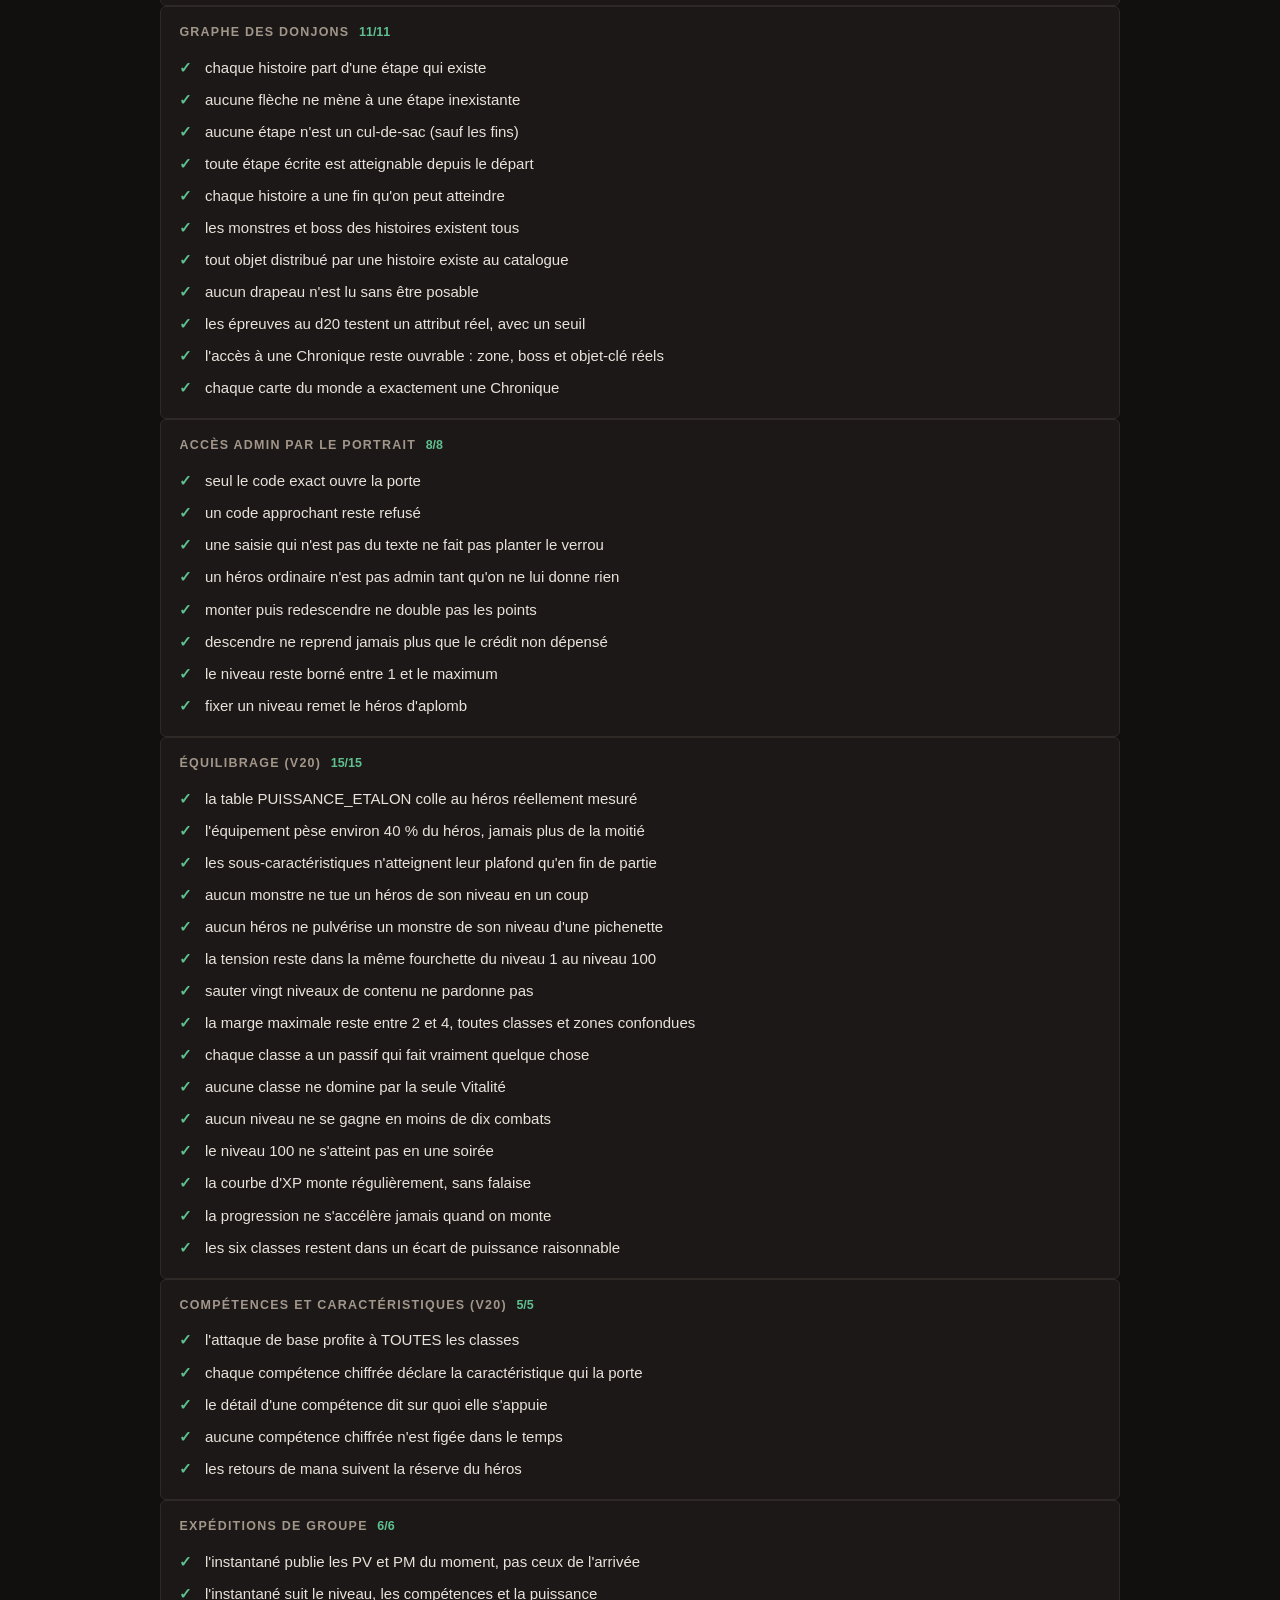
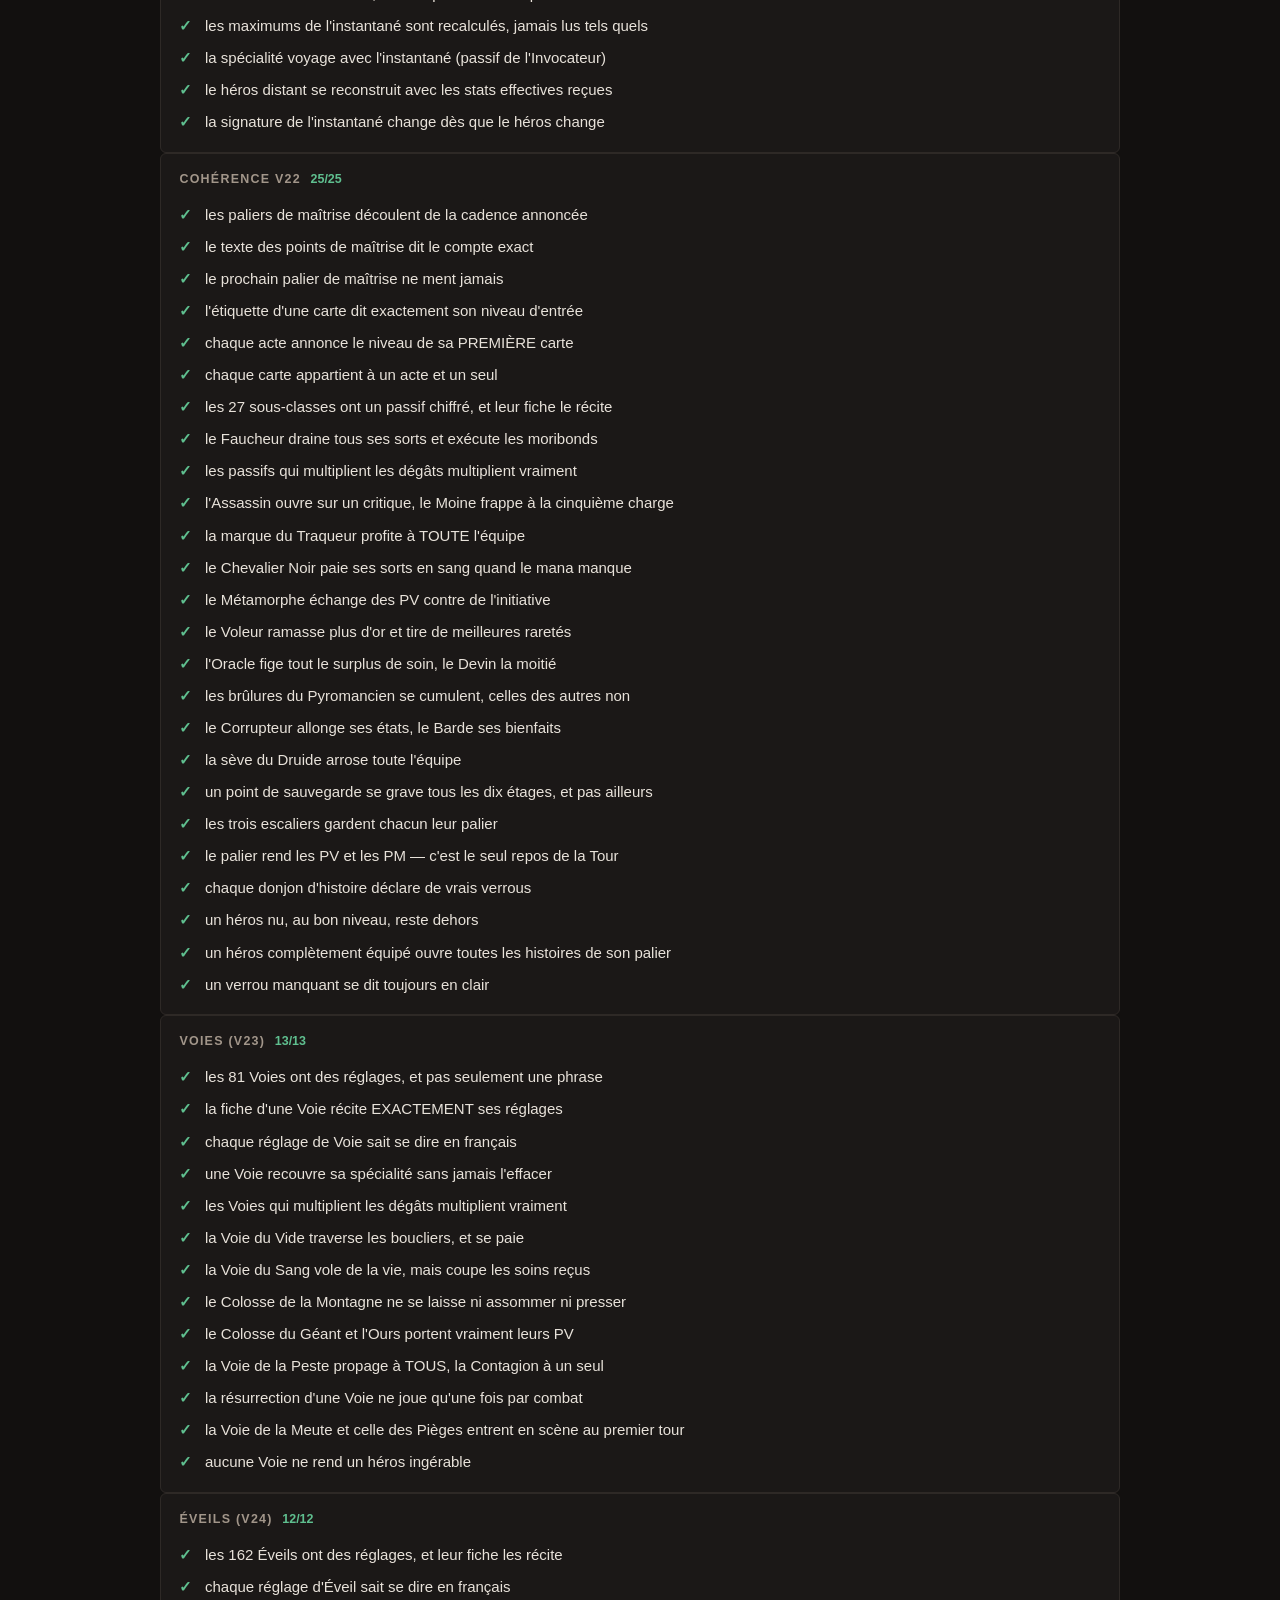
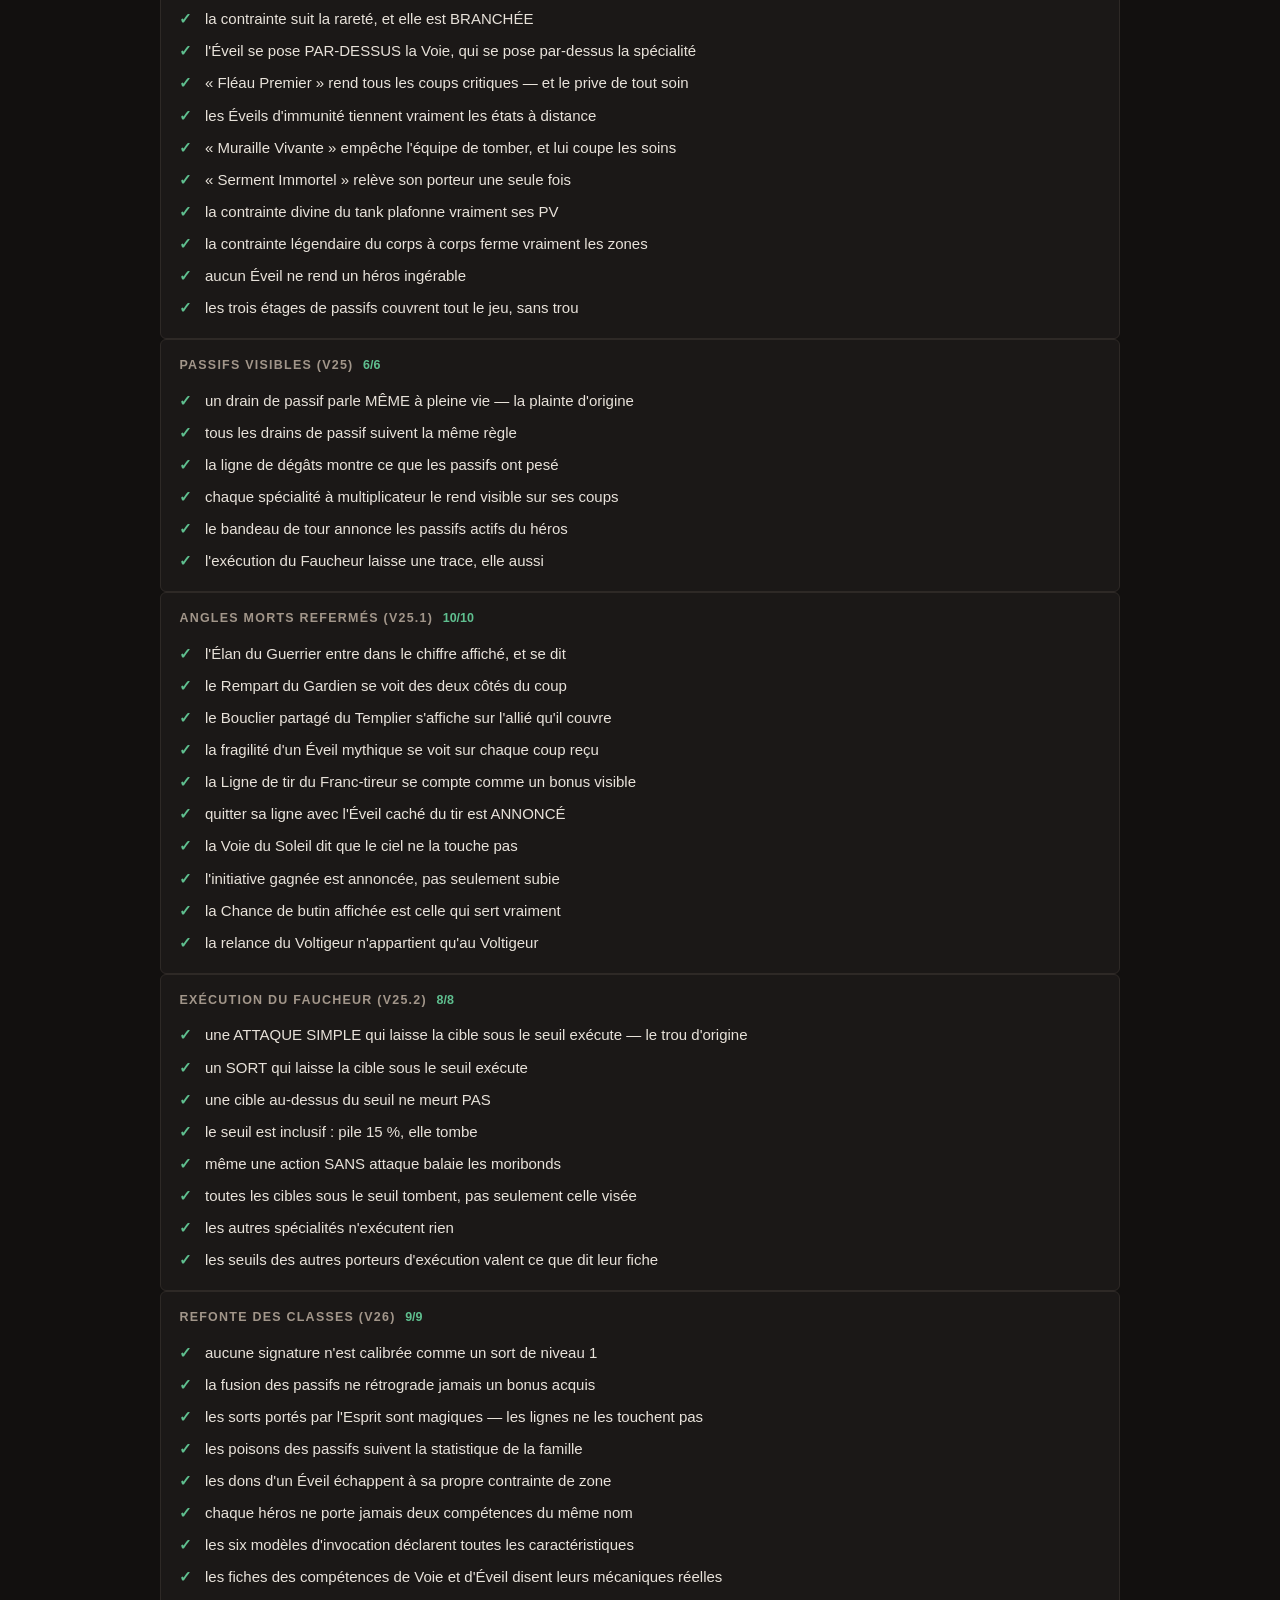
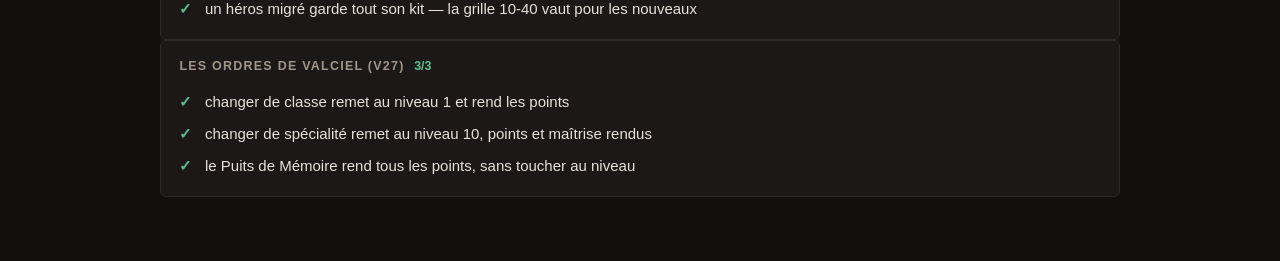
==== commit 4fba9bd2: "Les Ordres de Valciel : recommencer, en le sachant La grand-place gagne deux maisons. Les Ordres de " ====
--- a/tests.html
+++ b/tests.html
@@ -109,6 +109,7 @@
   <script src="js/ui-listes.js"></script>
   <script src="js/game.js"></script>
   <script src="js/monde.js"></script>
+  <script src="js/ville.js"></script>
   <!-- combat.js porte les passifs de classe et les formules de dégâts : sans
        lui, aucun passif n'était sous test. Il ne démarre rien tout seul. -->
   <script src="js/combat.js"></script>
